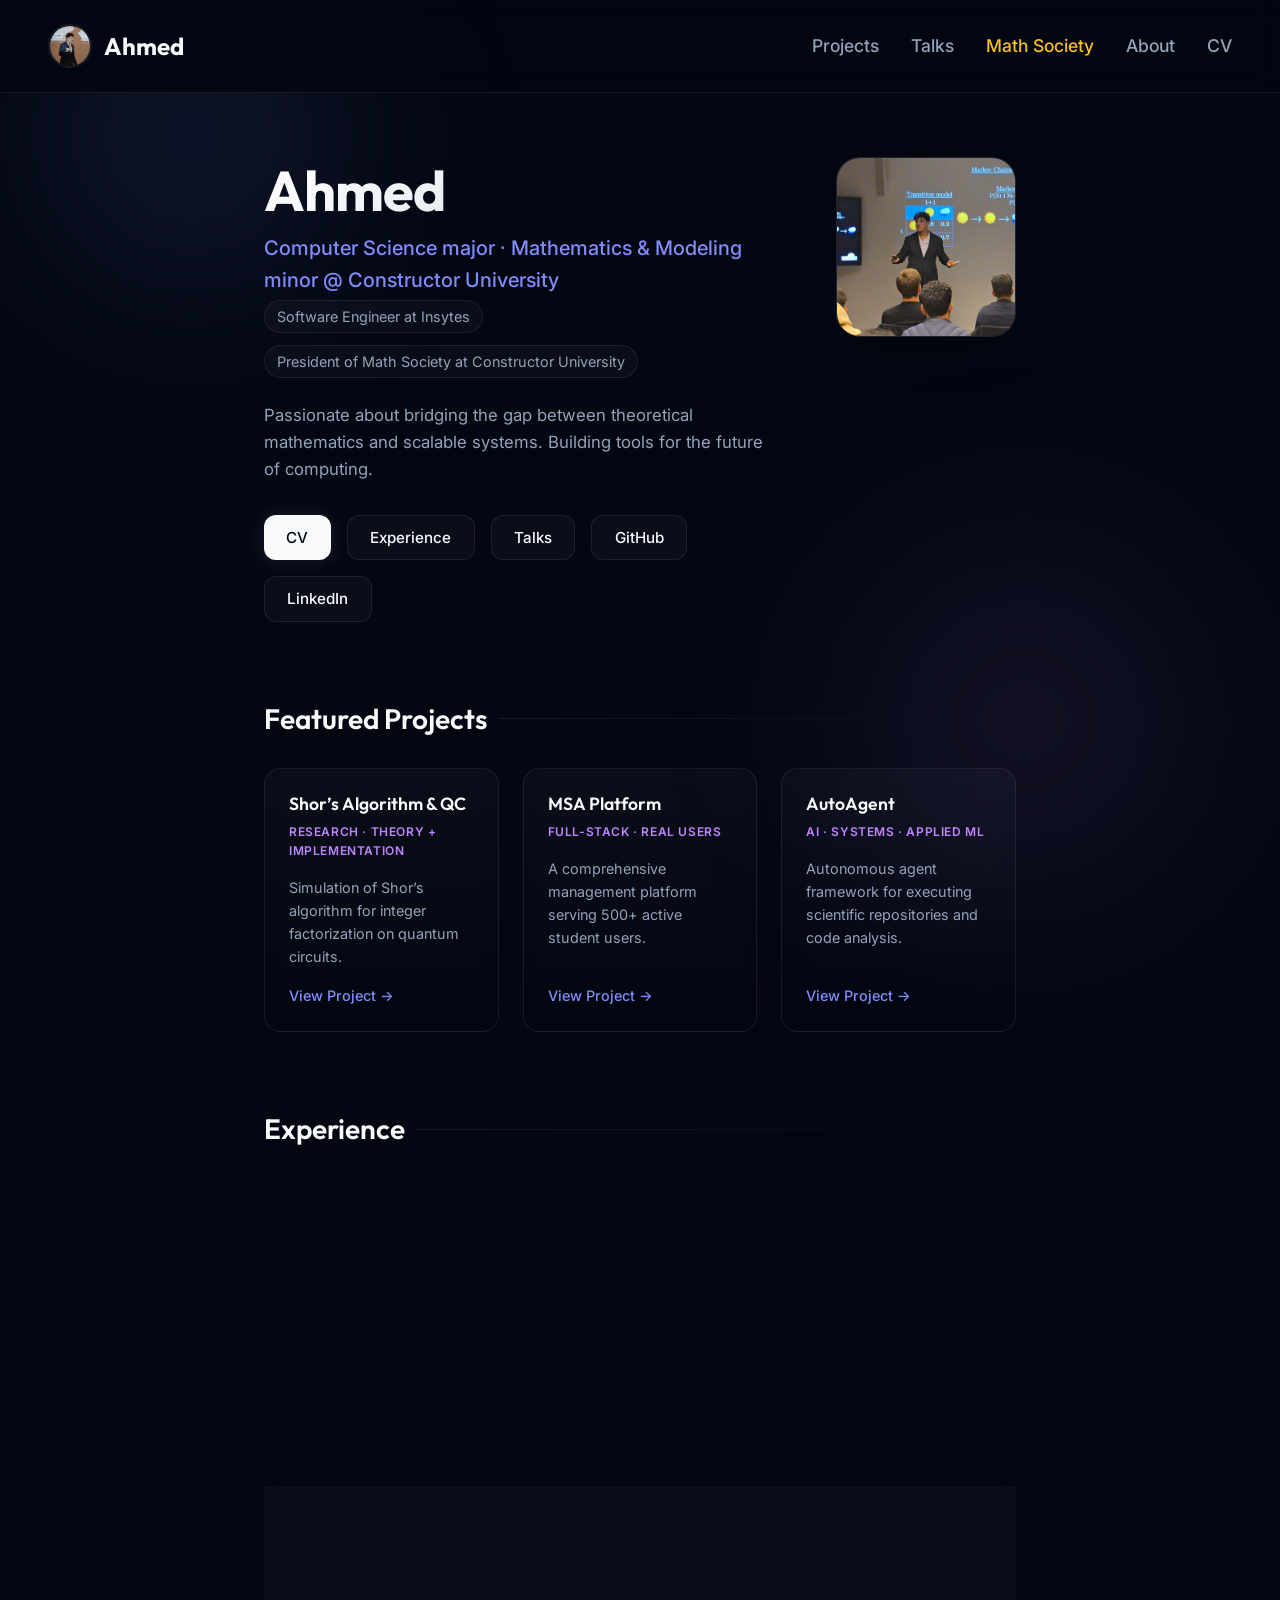
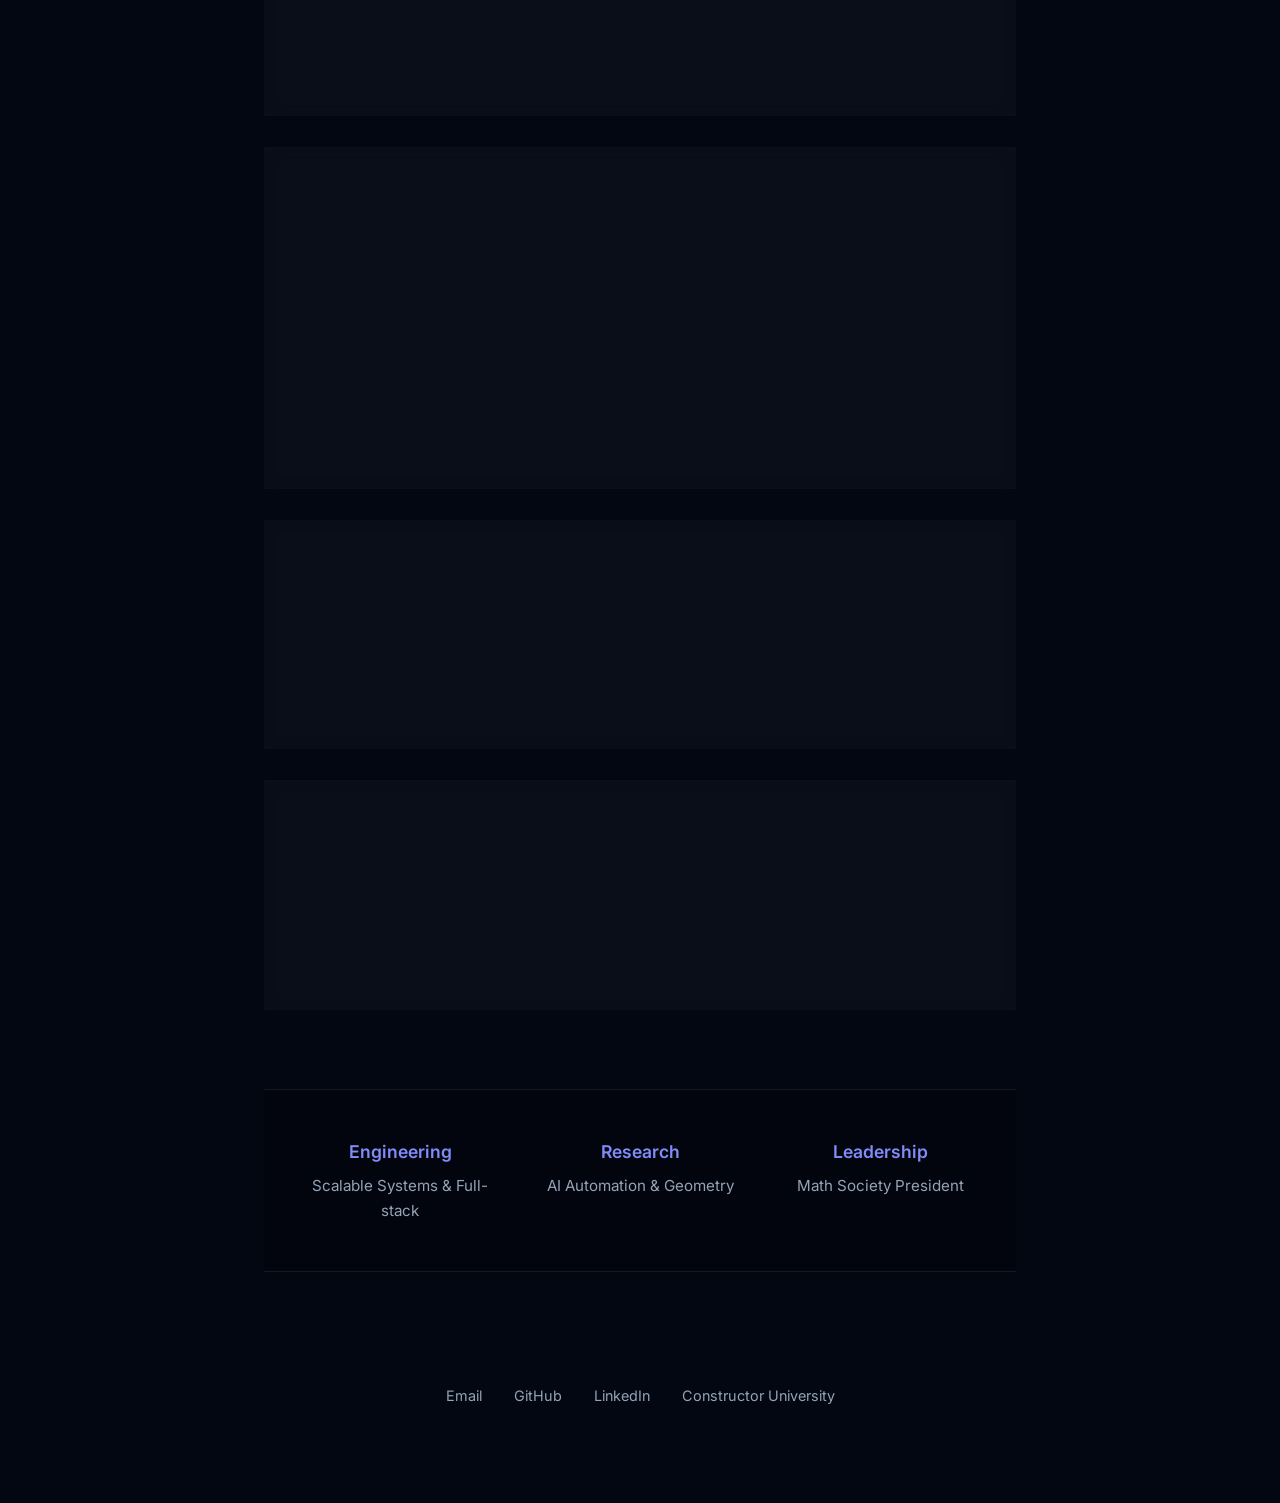
==== index.html @ 44619638 "changing prysm to insytes" ====
<!DOCTYPE html>
<html lang="en">

<head>
  <meta charset="UTF-8" />
  <meta name="viewport" content="width=device-width, initial-scale=1.0" />
  <title>Ahmed | CS & Math</title>
  <link rel="stylesheet" href="assets/style.css" />
  <meta name="description"
    content="Portfolio of Ahmed, Computer Science major & Math minor. Specializing in Quantum Computing, ML, and Systems.">
</head>

<body>
  <nav class="glass-nav">
    <a href="index.html" class="nav-logo">
      <img src="assets/hero.jpg" alt="Ahmed" class="nav-logo-img">
      Ahmed
    </a>
    <div class="nav-links">
      <a href="projects.html">Projects</a>
      <a href="talks.html">Talks</a>
      <a href="mathsoc.html" class="nav-link-gold">Math Society</a>
      <a href="about.html">About</a>
      <a href="cv.html">CV</a>
    </div>
  </nav>

  <main>
    <!-- 1. Hero Section -->
    <section class="hero">
      <div class="hero-content">
        <h1>Ahmed</h1>
        <p class="identity">Computer Science major · Mathematics & Modeling minor @ Constructor University</p>

        <div class="roles">
          <span class="role-tag">Software Engineer at Insytes</span>
          <span class="role-tag">President of Math Society at Constructor University</span>
        </div>

        <p class="bio">
          Passionate about bridging the gap between theoretical mathematics and scalable systems.
          Building tools for the future of computing.
        </p>

        <div class="cta-group">
          <a href="assets/Maghri_Ahmed_CV.pdf" target="_blank" class="btn btn-primary">CV</a>
          <a href="#experience" class="btn btn-secondary">Experience</a>
          <a href="talks.html" class="btn btn-secondary">Talks</a>
          <a href="https://github.com/iramxx" target="_blank" class="btn btn-secondary">GitHub</a>
          <a href="https://www.linkedin.com/in/ahmed-maghri/" target="_blank" class="btn btn-secondary">LinkedIn</a>
        </div>
      </div>

      <div class="hero-photo">
        <img src="assets/profile.jpg" alt="Ahmed Profile Photo" id="profile-img">
      </div>
    </section>

    <!-- 2. Featured Projects -->
    <section id="projects">
      <h2>Featured Projects</h2>
      <div class="projects-grid">
        <!-- Card 1 -->
        <article class="project-card">
          <h3 class="project-title">Shor’s Algorithm & QC</h3>
          <div class="project-meta">Research · Theory + Implementation</div>
          <p class="project-desc">
            Simulation of Shor’s algorithm for integer factorization on quantum circuits.
          </p>
          <a href="projects/shors-algo.html" class="card-link">View Project →</a>
        </article>

        <!-- Card 2 -->
        <article class="project-card">
          <h3 class="project-title">MSA Platform</h3>
          <div class="project-meta">Full-stack · Real Users</div>
          <p class="project-desc">
            A comprehensive management platform serving 500+ active student users.
          </p>
          <a href="projects/msa-platform.html" class="card-link">View Project →</a>
        </article>

        <!-- Card 3 -->
        <article class="project-card">
          <h3 class="project-title">AutoAgent</h3>
          <div class="project-meta">AI · Systems · Applied ML</div>
          <p class="project-desc">
            Autonomous agent framework for executing scientific repositories and code analysis.
          </p>
          <a href="projects/auto-agent.html" class="card-link">View Project →</a>
        </article>
      </div>
    </section>

    <!-- 3. Experience -->
    <section id="experience">
      <h2>Experience</h2>
      <div class="experience-list">

        <!-- York University (Incoming) -->
        <article class="experience-card experience-card-gold">
          <div class="exp-header">
            <h3>Incoming Research Intern</h3>
            <span class="exp-company">York University (DAAD & Mitacs)</span>
            <span class="exp-date">Summer 2026</span>
          </div>
          <div class="exp-meta">Toronto, Canada | Research Scholarship</div>
          <ul class="exp-details">
            <li>Selected for the prestigious <strong>DAAD & Mitacs Globalink Research Award</strong>.</li>
            <li>Will conduct research on <strong>Machine Learning for Next-Gen Networks</strong> under <strong>Prof.
                Ping Wang</strong> (IEEE Fellow).</li>
            <li>Focusing on implementing ML algorithms for resource allocation in future computer networks.</li>
          </ul>
        </article>

        <!-- Insytes -->
        <article class="experience-card">
          <div class="exp-header">
            <h3>Software Engineer</h3>
            <span class="exp-company">Insytes</span>
            <span class="exp-date">Present</span>
          </div>
          <div class="exp-meta">Causal ML & Backend Engineering</div>
          <ul class="exp-details">
            <li>Specializing in <strong>Causal Machine Learning</strong> and ontology design.</li>
            <li>Developing scalable backend architectures and causal discovery pipelines.</li>
            <li>Managing cloud infrastructure for high-performance ML workloads.</li>
          </ul>
        </article>

        <!-- Constructor University -->
        <article class="experience-card">
          <div class="exp-header">
            <h3>Teaching Assistant: C/C++ & Math Foundations of CS</h3>
            <span class="exp-company">Constructor University</span>
            <span class="exp-date">Sept 2025 – January 2026</span>
          </div>
          <div class="exp-meta">Bremen, Germany | Algorithms & Mathematics</div>
          <ul class="exp-details">
            <li>Supported lectures and tutorials for <strong>over 350 students</strong> in the theoretical and practical
              foundations of Computer Science.</li>
            <li>Strengthened students' understanding of <strong>Algorithms and Programming</strong> (C/C++ memory
              management, pointers, data structures).</li>
            <li>Guided evaluations and taught key mathematical concepts including <strong>Graph Theory</strong> and
              <strong>Abstract Algebra</strong>.
            </li>
          </ul>
        </article>

        <!-- Constructor Tech -->
        <article class="experience-card">
          <div class="exp-header">
            <h3>Research Student Intern</h3>
            <span class="exp-company">Constructor Tech</span>
            <span class="exp-date">Jul 2025 – Sept 2025</span>
          </div>
          <div class="exp-meta">Bremen, Germany | AI for Geometry Reasoning</div>
          <ul class="exp-details">
            <li>Collaborated with AI/Math research teams on <strong>Theorem-Proving Automation</strong>.</li>
            <li>Contributed to proof-automation pipelines using Wu's Method and Alpha Geometry.</li>
            <li>Investigated symbolic reasoning and computability of high-school geometry problems.</li>
          </ul>
        </article>

        <!-- GBCS Group -->
        <article class="experience-card">
          <div class="exp-header">
            <h3>Lead Fleet Systems Developer</h3>
            <span class="exp-company">GBCS Group</span>
            <span class="exp-date">Jun 2025 – Aug 2025</span>
          </div>
          <div class="exp-meta">Calgary, Canada | Leadership & Full-stack</div>
          <ul class="exp-details">
            <li>Led a cross-functional team of 10 engineers building scalable fleet-management systems.</li>
            <li>Developed robust Django REST APIs and coordinated integration with UI/UX and DevOps.</li>
            <li>Improved delivery time by <strong>20%</strong> by implementing SCRUM and agile sprints.</li>
          </ul>
        </article>



      </div>
    </section>



    <!-- 4. Quick Credibility -->
    <section class="credibility">
      <div class="cred-item">
        <strong>Engineering</strong> Scalable Systems & Full-stack
      </div>
      <div class="cred-item">
        <strong>Research</strong> AI Automation & Geometry
      </div>
      <div class="cred-item">
        <strong>Leadership</strong> Math Society President
      </div>
    </section>

    <!-- 5. Footer -->
    <footer>
      <a href="amaghri@constructor.university">Email</a>
      <a href="https://github.com/iramxx" target="_blank">GitHub</a>
      <a href="https://www.linkedin.com/in/ahmed-maghri/" target="_blank">LinkedIn</a>
      <span>Constructor University</span>
    </footer>
  </main>
</body>

</html>
---- assets/style.css ----
@import url('https://fonts.googleapis.com/css2?family=Inter:wght@300;400;500;600;700&display=swap');
@import url('https://fonts.googleapis.com/css2?family=Outfit:wght@300;400;500;600;700&display=swap');

:root {
  /* Premium Dark Palette */
  --bg-color: #030712;
  --surface-color: rgba(17, 24, 39, 0.7);
  --text-primary: #f8fafc;
  --text-secondary: #94a3b8;
  --accent-primary: #818cf8;
  /* Indigo 400 */
  --accent-secondary: #c084fc;
  /* Purple 400 */
  --accent-tertiary: #38bdf8;
  /* Sky 400 */
  --glass-border: rgba(255, 255, 255, 0.08);
  --glass-bg: rgba(255, 255, 255, 0.03);

  /* Spacing */
  --container-width: 800px;
  --header-height: 4rem;

  /* Animation */
  --transition-fast: 0.2s ease;
  --transition-medium: 0.3s cubic-bezier(0.4, 0, 0.2, 1);
}

html {
  scroll-behavior: smooth;
}

* {
  box-sizing: border-box;
  margin: 0;
  padding: 0;
}

body {
  font-family: 'Inter', system-ui, sans-serif;
  background-color: var(--bg-color);
  color: var(--text-primary);
  line-height: 1.6;
  overflow-x: hidden;
  position: relative;
}

/* Background Gradients */
body::before {
  content: '';
  position: fixed;
  top: -10%;
  left: -10%;
  width: 50%;
  height: 50%;
  background: radial-gradient(circle, rgba(129, 140, 248, 0.15) 0%, transparent 60%);
  filter: blur(80px);
  /* Soft glow */
  z-index: -1;
  pointer-events: none;
}

body::after {
  content: '';
  position: fixed;
  bottom: -10%;
  right: -10%;
  width: 60%;
  height: 60%;
  background: radial-gradient(circle, rgba(192, 132, 252, 0.1) 0%, transparent 60%);
  filter: blur(80px);
  z-index: -1;
  pointer-events: none;
}

main {
  width: 100%;
  max-width: var(--container-width);
  margin: 0 auto;
  padding: 4rem 1.5rem;
}

/* Typography */
h1,
h2,
h3,
h4 {
  font-family: 'Outfit', sans-serif;
  color: var(--text-primary);
  line-height: 1.2;
}

h1 {
  font-size: 3.5rem;
  font-weight: 700;
  letter-spacing: -0.02em;
  background: linear-gradient(135deg, #fff 0%, #cbd5e1 100%);
  background-clip: text;
  -webkit-background-clip: text;
  -webkit-text-fill-color: transparent;
  margin-bottom: 0.5rem;
}

h2 {
  font-size: 1.75rem;
  font-weight: 600;
  margin-bottom: 2rem;
  display: flex;
  align-items: center;
  gap: 0.75rem;
}

h2::after {
  content: '';
  flex: 1;
  height: 1px;
  background: linear-gradient(90deg, var(--glass-border), transparent);
}

p {
  color: var(--text-secondary);
  font-size: 1.05rem;
  margin-bottom: 1.5rem;
}

a {
  color: var(--text-primary);
  text-decoration: none;
  transition: var(--transition-fast);
}

/* Hero Section */
.hero {
  display: grid;
  grid-template-columns: 1fr auto;
  gap: 3rem;
  align-items: start;
  margin-bottom: 5rem;
  animation: fadeIn 0.8s ease-out;
}

.hero-content {
  display: flex;
  flex-direction: column;
}

.identity {
  font-size: 1.25rem;
  color: var(--accent-primary);
  font-weight: 500;
  margin-bottom: 0.25rem;
}

.roles {
  display: flex;
  flex-wrap: wrap;
  gap: 0.75rem;
  margin-bottom: 1.5rem;
  font-size: 0.9rem;
  color: var(--text-secondary);
}

.role-tag {
  display: inline-flex;
  align-items: center;
  padding: 0.25rem 0.75rem;
  background: var(--glass-bg);
  border: 1px solid var(--glass-border);
  border-radius: 999px;
  backdrop-filter: blur(4px);
}

.bio {
  margin-bottom: 2rem;
  max-width: 500px;
}

.hero-photo {
  width: 180px;
  height: 180px;
  border-radius: 24px;
  /* Soft square */
  background: linear-gradient(135deg, var(--surface-color), var(--glass-bg));
  border: 1px solid var(--glass-border);
  overflow: hidden;
  position: relative;
  box-shadow: 0 20px 40px -10px rgba(0, 0, 0, 0.3);
}

.hero-photo img {
  width: 100%;
  height: 100%;
  object-fit: cover;
}

.cta-group {
  display: flex;
  gap: 1rem;
  flex-wrap: wrap;
}

.btn {
  display: inline-flex;
  align-items: center;
  justify-content: center;
  padding: 0.6rem 1.4rem;
  border-radius: 12px;
  font-weight: 500;
  font-size: 0.95rem;
  transition: var(--transition-medium);
  cursor: pointer;
}

.btn-primary {
  background: var(--text-primary);
  color: var(--bg-color);
  box-shadow: 0 0 20px rgba(255, 255, 255, 0.1);
}

.btn-primary:hover {
  transform: translateY(-2px);
  box-shadow: 0 0 30px rgba(255, 255, 255, 0.2);
}

.btn-secondary {
  background: var(--glass-bg);
  border: 1px solid var(--glass-border);
  color: var(--text-primary);
}

.btn-secondary:hover {
  background: rgba(255, 255, 255, 0.08);
  /* slight brighten */
  border-color: rgba(255, 255, 255, 0.2);
  transform: translateY(-2px);
}

/* Featured Projects */
.projects-grid {
  display: grid;
  grid-template-columns: repeat(3, 1fr);
  gap: 1.5rem;
  margin-bottom: 5rem;
}

.project-card {
  background: linear-gradient(180deg, var(--glass-bg) 0%, rgba(0, 0, 0, 0) 100%);
  border: 1px solid var(--glass-border);
  border-radius: 16px;
  padding: 1.5rem;
  transition: var(--transition-medium);
  display: flex;
  flex-direction: column;
  height: 100%;
  backdrop-filter: blur(10px);
}

.project-card:hover {
  border-color: var(--accent-primary);
  transform: translateY(-5px);
  box-shadow: 0 10px 30px -10px rgba(129, 140, 248, 0.15);
}

.project-title {
  font-size: 1.1rem;
  font-weight: 600;
  margin-bottom: 0.5rem;
  color: var(--text-primary);
}

.project-desc {
  font-size: 0.9rem;
  color: var(--text-secondary);
  flex-grow: 1;
  margin-bottom: 1rem;
}

.project-meta {
  font-size: 0.75rem;
  text-transform: uppercase;
  letter-spacing: 0.05em;
  color: var(--accent-secondary);
  font-weight: 600;
  margin-bottom: 1rem;
}

.card-link {
  font-size: 0.9rem;
  font-weight: 500;
  color: var(--accent-primary);
  display: inline-flex;
  align-items: center;
  gap: 0.25rem;
}

.card-link:hover {
  text-decoration: underline;
  text-underline-offset: 4px;
}

/* Talks & Teaching */
.talks-list {
  display: flex;
  flex-direction: column;
  gap: 1rem;
  margin-bottom: 5rem;
}

.talk-item {
  display: flex;
  justify-content: space-between;
  align-items: center;
  padding: 1rem 1.5rem;
  background: rgba(255, 255, 255, 0.015);
  border: 1px solid var(--glass-border);
  border-radius: 12px;
  transition: var(--transition-fast);
}

.talk-item:hover {
  background: rgba(255, 255, 255, 0.03);
  border-color: var(--text-secondary);
}

.talk-content div:first-child {
  font-weight: 600;
  color: var(--text-primary);
}

.talk-content div:last-child {
  font-size: 0.85rem;
  color: var(--text-secondary);
  margin-top: 0.25rem;
}

.talk-link {
  color: var(--accent-tertiary);
  font-size: 0.9rem;
}

/* Quick Credibility */
.credibility {
  display: grid;
  grid-template-columns: repeat(3, 1fr);
  gap: 2rem;
  padding: 3rem 2rem;
  border-top: 1px solid var(--glass-border);
  border-bottom: 1px solid var(--glass-border);
  margin-bottom: 5rem;
  background: rgba(0, 0, 0, 0.2);
}

.cred-item {
  font-size: 0.95rem;
  color: var(--text-secondary);
  display: flex;
  flex-direction: column;
  align-items: center;
  text-align: center;
  gap: 0.25rem;
}

.cred-item strong {
  color: var(--text-primary);
  font-weight: 600;
  display: block;
  font-size: 1.1rem;
  color: var(--accent-primary);
  margin-bottom: 0.25rem;
}

/* Footer */
footer {
  display: flex;
  justify-content: center;
  gap: 2rem;
  padding: 2rem 0;
  color: var(--text-secondary);
  font-size: 0.9rem;
}

footer a {
  color: var(--text-secondary);
  transition: color 0.2s;
}

footer a:hover {
  color: var(--text-primary);
}

/* Responsive */
@media (max-width: 768px) {
  .hero {
    grid-template-columns: 1fr;
    text-align: center;
    justify-items: center;
  }

  .hero-content {
    align-items: center;
  }

  .projects-grid {
    grid-template-columns: 1fr;
  }
}

@keyframes fadeIn {
  from {
    opacity: 0;
    transform: translateY(10px);
  }

  to {
    opacity: 1;
    transform: translateY(0);
  }
}

/* Subpage Navigation */
.glass-nav {
  position: sticky;
  top: 0;
  z-index: 100;
  display: flex;
  align-items: center;
  justify-content: space-between;
  padding: 1.5rem 3rem;
  /* Increased padding */
  background: rgba(3, 7, 18, 0.85);
  /* Slightly more opaque for better contrast */
  backdrop-filter: blur(12px);
  border-bottom: 1px solid var(--glass-border);
  transition: padding 0.3s ease;
}

.nav-logo {
  font-family: 'Outfit', sans-serif;
  font-weight: 700;
  font-size: 1.5rem;
  /* Larger logo */
  color: var(--text-primary);
  display: flex;
  align-items: center;
  gap: 0.75rem;
}

.nav-logo-img {
  width: 44px;
  height: 44px;
  border-radius: 50%;
  object-fit: cover;
  border: 2px solid var(--glass-border);
  transition: transform 0.3s ease, border-color 0.3s ease;
}

.nav-logo:hover .nav-logo-img {
  transform: scale(1.05);
  border-color: var(--accent-primary);
}

.nav-links {
  display: flex;
  gap: 2rem;
  /* More space between links */
}

.nav-links a {
  font-size: 1.1rem;
  /* Larger links */
  color: var(--text-secondary);
  font-weight: 500;
}

.nav-links a:hover,
.nav-links a.active {
  color: var(--accent-primary);
}

/* Page Headers */
.page-header {
  margin-bottom: 4rem;
  text-align: left;
  border-bottom: 1px solid var(--glass-border);
  padding-bottom: 2rem;
}

.page-header h1 {
  font-size: 2.5rem;
  margin-bottom: 0.5rem;
}

/* Project Details (on /projects) */
.projects-list {
  display: flex;
  flex-direction: column;
  gap: 4rem;
  margin-bottom: 5rem;
}

.project-detail {
  padding: 2rem;
  border-radius: 20px;
  background: var(--glass-bg);
  border: 1px solid var(--glass-border);
  backdrop-filter: blur(10px);
}

.project-header {
  display: flex;
  flex-wrap: wrap;
  align-items: center;
  gap: 1rem;
  margin-bottom: 1rem;
}

.project-header h3 {
  font-size: 1.5rem;
  color: var(--text-primary);
  margin: 0;
}

.project-badge {
  font-size: 0.75rem;
  padding: 0.2rem 0.6rem;
  border-radius: 4px;
  background: rgba(129, 140, 248, 0.1);
  color: var(--accent-primary);
  border: 1px solid rgba(129, 140, 248, 0.2);
  text-transform: uppercase;
  letter-spacing: 0.05em;
  font-weight: 600;
}

.project-summary {
  font-size: 1.1rem;
  color: var(--text-primary);
  margin-bottom: 1.5rem;
  line-height: 1.7;
}

.project-specs {
  display: grid;
  gap: 0.75rem;
  font-size: 0.95rem;
  color: var(--text-secondary);
  margin-bottom: 2rem;
  padding: 1.5rem;
  background: rgba(0, 0, 0, 0.2);
  border-radius: 12px;
}

.project-specs strong {
  color: var(--text-primary);
}

.project-links {
  display: flex;
  gap: 1rem;
}

.btn-sm {
  font-size: 0.85rem;
  padding: 0.5rem 1rem;
  border-radius: 8px;
  background: var(--surface-color);
  border: 1px solid var(--glass-border);
  color: var(--text-primary);
  font-weight: 500;
}

.btn-sm:hover {
  background: var(--glass-border);
  border-color: var(--text-secondary);
}

/* Additional Projects Grid */
.compact-grid {
  display: grid;
  grid-template-columns: repeat(auto-fill, minmax(240px, 1fr));
  gap: 1.5rem;
  margin-top: 2rem;
}

.compact-card {
  padding: 1.5rem;
  background: rgba(255, 255, 255, 0.02);
  border: 1px solid var(--glass-border);
  border-radius: 12px;
  transition: var(--transition-fast);
}

.compact-card:hover {
  background: rgba(255, 255, 255, 0.04);
  transform: translateY(-2px);
}

.compact-card h4 {
  color: var(--text-primary);
  margin-bottom: 0.5rem;
  font-size: 1.1rem;
}

.compact-card p {
  font-size: 0.9rem;
  margin-bottom: 0;
}

/* Detailed Talks */
.talks-container {
  display: flex;
  flex-direction: column;
  gap: 2rem;
}

.talk-card-full {
  padding: 2rem;
  border-bottom: 1px solid var(--glass-border);
}

.talk-card-full:last-child {
  border-bottom: none;
}

.talk-meta {
  display: flex;
  gap: 1rem;
  font-size: 0.85rem;
  text-transform: uppercase;
  letter-spacing: 0.05em;
  color: var(--accent-secondary);
  margin-bottom: 0.5rem;
  font-weight: 600;
}

.talk-topic {
  display: inline-block;
  font-size: 0.9rem;
  color: var(--accent-tertiary);
  margin-bottom: 1rem;
}

.talk-desc {
  max-width: 650px;
}

.talk-links {
  margin-top: 1.5rem;
  display: flex;
  gap: 0.75rem;
}

/* About / Honors */
.about-content section {
  margin-bottom: 3rem;
}

.honors-list {
  list-style: none;
  display: flex;
  flex-direction: column;
  gap: 1rem;
}

.honors-list li {
  padding-left: 1.5rem;
  position: relative;
  color: var(--text-secondary);
}

.honors-list li::before {
  content: '▹';
  position: absolute;
  left: 0;
  color: var(--accent-primary);
}

.honors-list strong {
  color: var(--text-primary);
  margin-right: 0.5rem;
}

/* Project Detail Layout (Subfiles) */
.project-content-layout {
  display: grid;
  grid-template-columns: 2fr 1fr;
  gap: 4rem;
  margin-top: 2rem;
}

.project-meta-top {
  font-size: 0.9rem;
  text-transform: uppercase;
  color: var(--accent-primary);
  letter-spacing: 0.05em;
  font-weight: 600;
  margin-bottom: 0.5rem;
}

.project-subtitle {
  font-size: 1.5rem;
  color: var(--text-secondary);
  font-weight: 300;
  margin-top: 0.5rem;
}

.project-main-text section {
  margin-bottom: 3rem;
}

.project-main-text h2 {
  font-size: 1.5rem;
  color: var(--text-primary);
  margin-bottom: 1rem;
}

.tech-list {
  list-style: none;
}

.tech-list li {
  margin-bottom: 0.75rem;
  padding-left: 1rem;
  border-left: 2px solid var(--accent-primary);
}

.tech-list strong {
  color: var(--text-primary);
}

/* Sidebar */
.project-sidebar {
  display: flex;
  flex-direction: column;
  gap: 2rem;
}

.sidebar-block {
  background: var(--glass-bg);
  border: 1px solid var(--glass-border);
  padding: 1.5rem;
  border-radius: 12px;
}

.sidebar-block h3 {
  font-size: 0.85rem;
  text-transform: uppercase;
  color: var(--text-secondary);
  margin-bottom: 0.5rem;
  letter-spacing: 0.05em;
}

.sidebar-block p {
  color: var(--text-primary);
  font-weight: 500;
  margin: 0;
  font-size: 1rem;
}

.stack-tags {
  display: flex;
  flex-wrap: wrap;
  gap: 0.5rem;
}

.stack-tags span {
  font-size: 0.8rem;
  padding: 0.25rem 0.6rem;
  background: rgba(255, 255, 255, 0.05);
  border-radius: 4px;
  color: var(--text-secondary);
}

.full-width {
  width: 100%;
  text-align: center;
}

@media (max-width: 768px) {
  .project-content-layout {
    grid-template-columns: 1fr;
  }
}

/* Project Themes */
.project-theme-green {
  --accent-primary: #10b981;
  /* Emerald 500 */
}

.project-theme-yellow {
  --accent-primary: #f59e0b;
  /* Amber 500 */
}

.project-theme-red {
  --accent-primary: #ef4444;
  /* Red 500 */
}

/* Experience Section */
.experience-list {
  display: flex;
  flex-direction: column;
  gap: 2rem;
  margin-bottom: 5rem;
}

.experience-card {
  padding: 2rem;
  border-radius: 16px;
  background: var(--glass-bg);
  border: 1px solid var(--glass-border);
  backdrop-filter: blur(8px);
  transition: var(--transition-medium);
  position: relative;
  overflow: hidden;
}

.experience-card:hover {
  background: rgba(255, 255, 255, 0.05);
  border-color: var(--glass-border);
  transform: translateY(-2px);
}

.experience-card::before {
  content: '';
  position: absolute;
  top: 0;
  left: 0;
  width: 4px;
  height: 100%;
  background: var(--accent-primary);
  opacity: 0.5;
}

.exp-header {
  display: flex;
  justify-content: space-between;
  align-items: baseline;
  margin-bottom: 0.5rem;
  flex-wrap: wrap;
  gap: 1rem;
}

.exp-header h3 {
  font-size: 1.25rem;
  color: var(--text-primary);
  margin: 0;
}

.exp-company {
  color: var(--accent-secondary);
  font-weight: 600;
  font-size: 1rem;
}

.exp-date {
  color: var(--text-secondary);
  font-size: 0.9rem;
  margin-left: auto;
}

.exp-meta {
  font-size: 0.9rem;
  color: var(--text-secondary);
  font-family: 'Inter', monospace;
  margin-bottom: 1rem;
  opacity: 0.8;
}

.exp-details {
  list-style-type: none;
  padding: 0;
  display: flex;
  flex-direction: column;
  gap: 0.5rem;
}

.exp-details li {
  padding-left: 1.2rem;
  position: relative;
  color: var(--text-secondary);
  font-size: 0.95rem;
  line-height: 1.6;
}

.exp-details li::before {
  content: "•";
  color: var(--accent-primary);
  position: absolute;
  left: 0;
  font-weight: bold;
}

/* Golden Experience Card */
.experience-card-gold {
  border-color: rgba(245, 158, 11, 0.5);
  /* Amber with opacity */
  background: linear-gradient(135deg, rgba(245, 158, 11, 0.08) 0%, rgba(3, 7, 18, 0.4) 100%);
  box-shadow: 0 0 20px rgba(245, 158, 11, 0.15);
  position: relative;
  overflow: hidden;
}

.experience-card-gold::before {
  background: #f59e0b;
  /* Amber 500 */
  box-shadow: 0 0 15px #f59e0b;
}

.experience-card-gold .exp-company,
.experience-card-gold .exp-date {
  color: #fbbf24;
  /* Amber 400 */
}

/* Shine Effect */
.experience-card-gold::after {
  content: "";
  position: absolute;
  top: 0;
  left: -100%;
  width: 50%;
  height: 100%;
  background: linear-gradient(to right,
      transparent 0%,
      rgba(255, 255, 255, 0.1) 50%,
      transparent 100%);
  transform: skewX(-25deg);
  animation: shine 3s infinite;
  pointer-events: none;
}

@keyframes shine {
  0% {
    left: -100%;
  }

  20% {
    left: 200%;
  }

  100% {
    left: 200%;
  }
}

/* Sub-navbar (Tabs) for Talks Page */
.sub-nav {
  display: flex;
  gap: 1rem;
  margin-bottom: 2rem;
  border-bottom: 1px solid var(--glass-border);
  padding-bottom: 1rem;
  overflow-x: auto;
}

.sub-nav-btn {
  background: transparent;
  border: none;
  color: var(--text-secondary);
  font-family: 'Outfit', sans-serif;
  font-size: 1.1rem;
  font-weight: 500;
  padding: 0.5rem 1rem;
  cursor: pointer;
  transition: all 0.2s ease;
  border-radius: 8px;
  white-space: nowrap;
}

.sub-nav-btn:hover {
  color: var(--text-primary);
  background: rgba(255, 255, 255, 0.05);
}

.sub-nav-btn.active {
  color: var(--text-primary);
  background: var(--glass-bg);
  border: 1px solid var(--glass-border);
  box-shadow: 0 4px 12px rgba(0, 0, 0, 0.1);
}

.tab-content {
  display: none;
  animation: fadeIn 0.4s ease-out;
}

.tab-content.active {
  display: block;
}

.video-container {
  width: 100%;
  aspect-ratio: 16 / 9;
  background: black;
  border-radius: 12px;
  overflow: hidden;
  border: 1px solid var(--glass-border);
  margin-bottom: 1.5rem;
  display: flex;
  align-items: center;
  justify-content: center;
  color: var(--text-secondary);
}

.video-container iframe {
  width: 100%;
  height: 100%;
  border: none;
}

/* Math Society Nav Link */
.nav-link-gold {
  color: #fbbf24 !important;
  /* Amber 400 */
  font-weight: 600;
  transition: all 0.3s ease;
}

.nav-link-gold:hover {
  color: #f59e0b !important;
  /* Amber 500 */
  text-shadow: 0 0 10px rgba(245, 158, 11, 0.4);
}
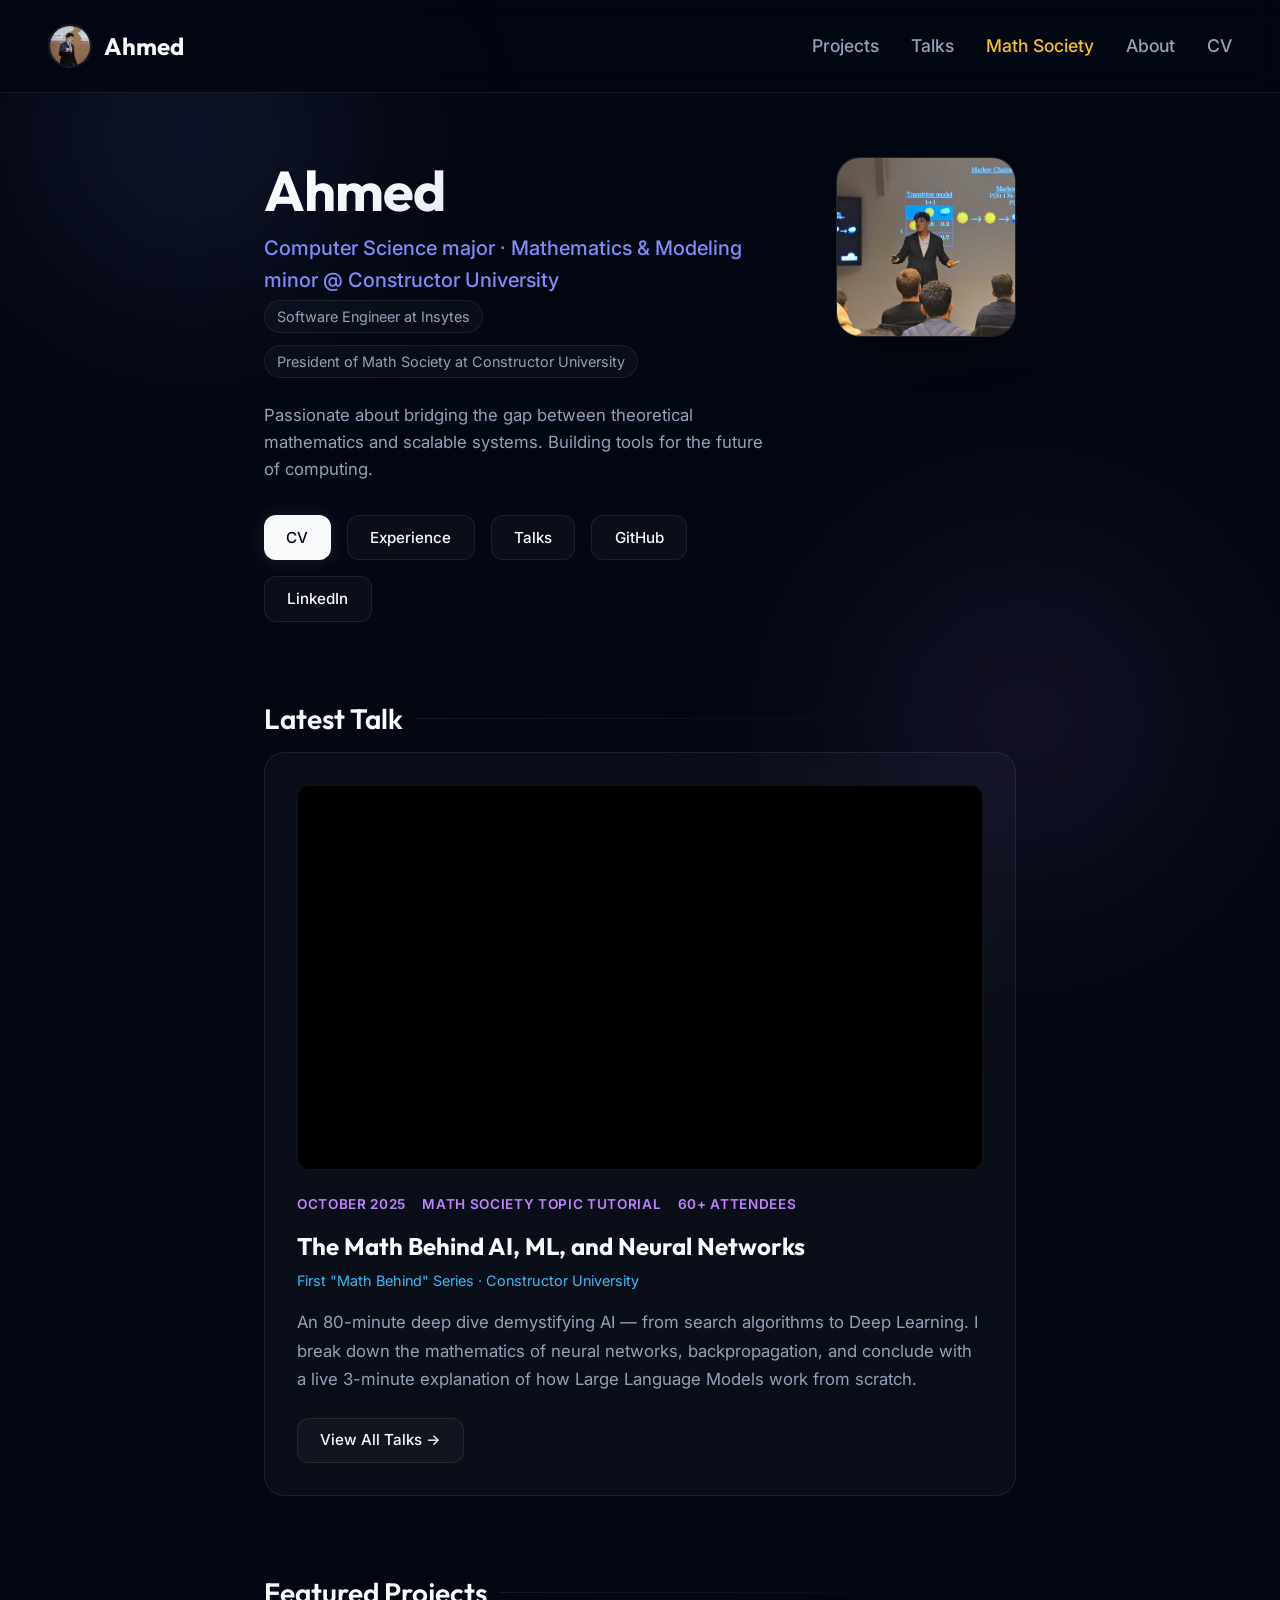
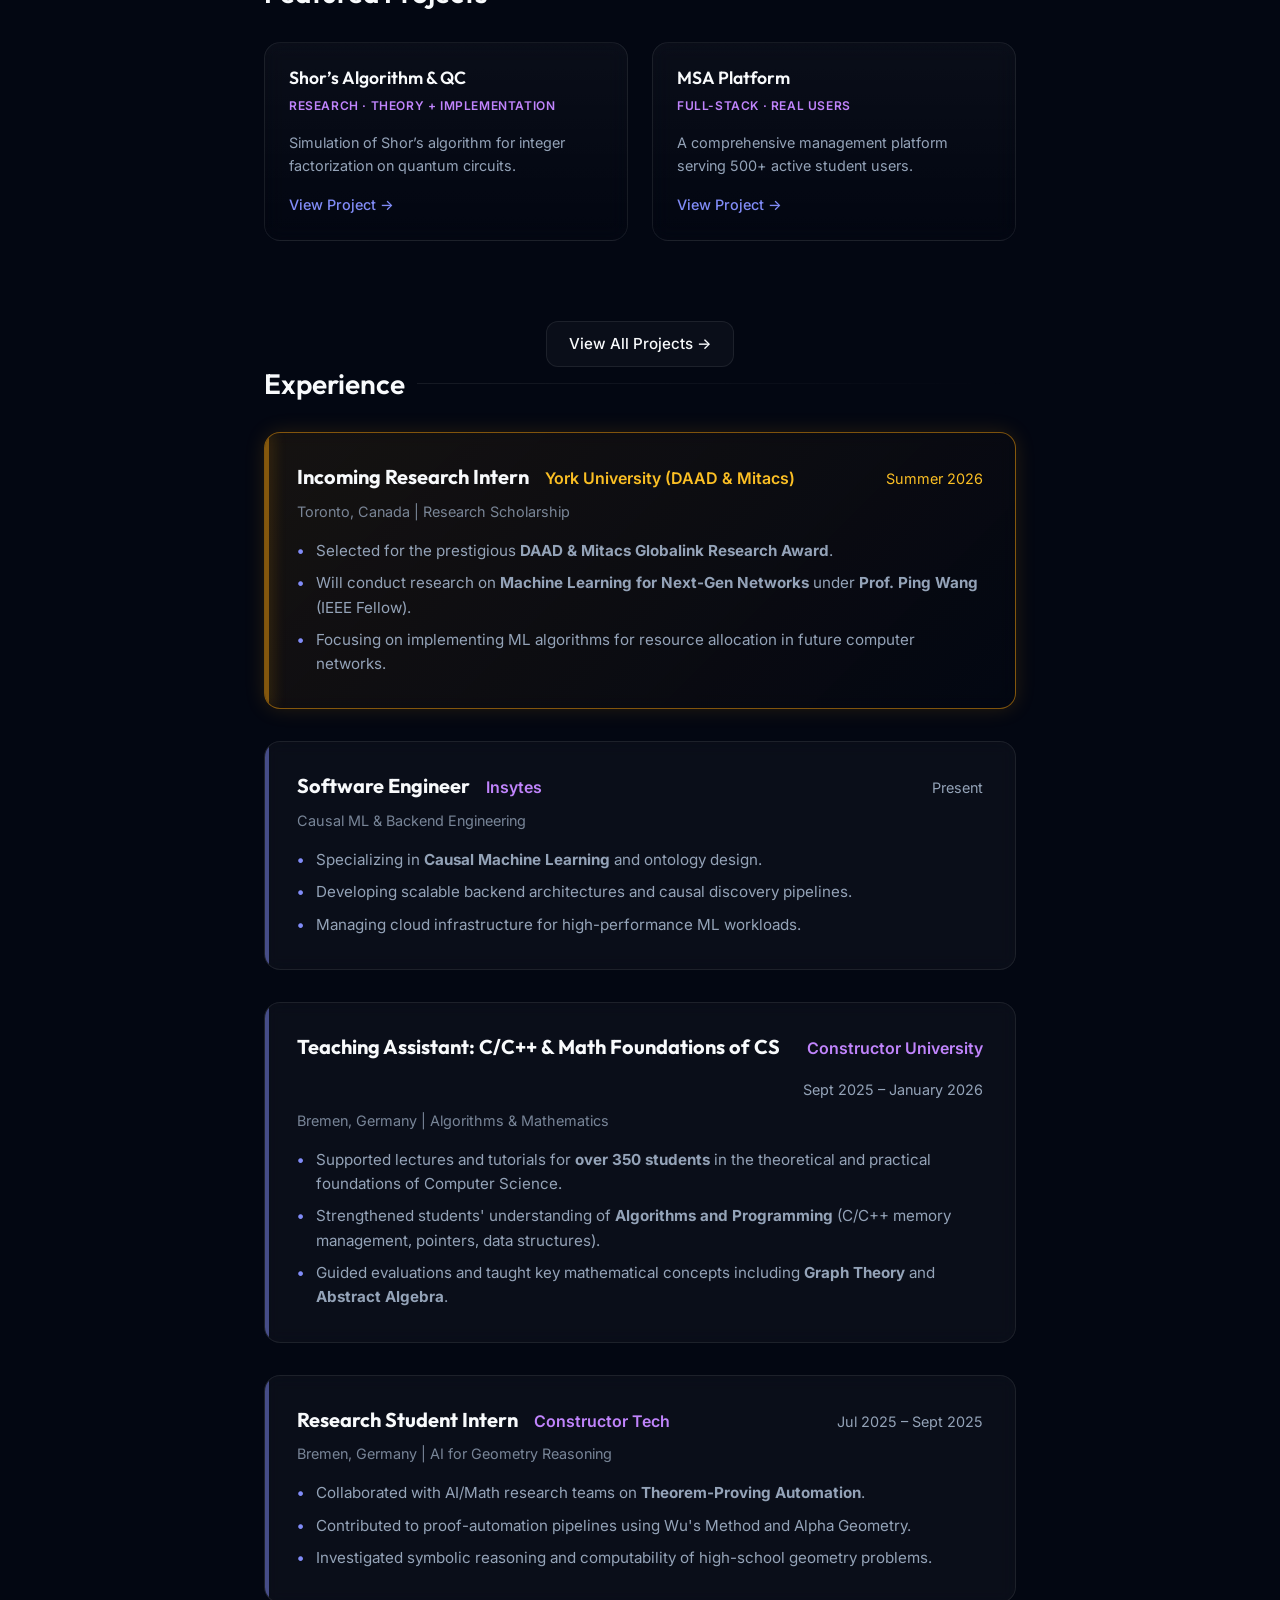
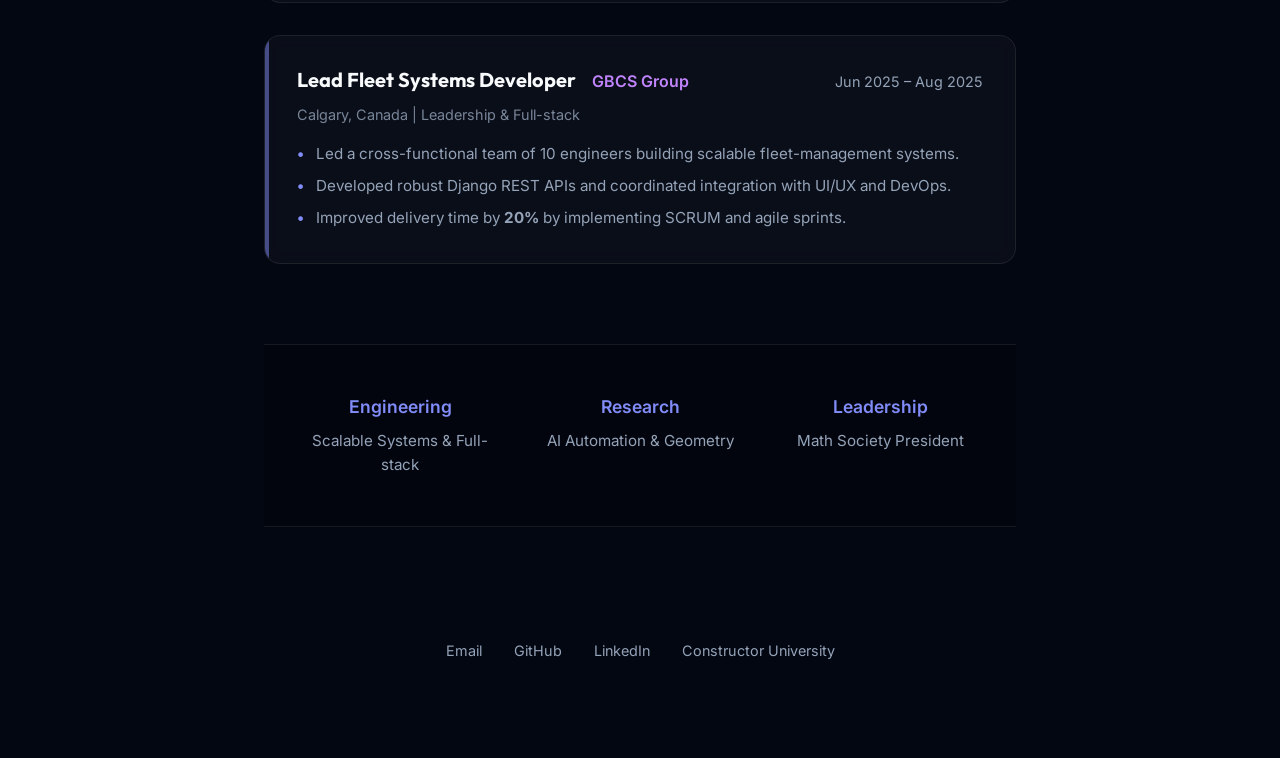
==== commit 633eefdf: "making talks in the hero page and handling phone UI" ====
--- a/index.html
+++ b/index.html
@@ -16,6 +16,14 @@
       <img src="assets/hero.jpg" alt="Ahmed" class="nav-logo-img">
       Ahmed
     </a>
+
+    <!-- Hamburger Menu Button (Mobile Only) -->
+    <button class="mobile-menu-toggle" aria-label="Toggle menu">
+      <span></span>
+      <span></span>
+      <span></span>
+    </button>
+
     <div class="nav-links">
       <a href="projects.html">Projects</a>
       <a href="talks.html">Talks</a>
@@ -25,6 +33,14 @@
     </div>
   </nav>
 
+  <script>
+    // Mobile menu toggle
+    document.querySelector('.mobile-menu-toggle').addEventListener('click', function () {
+      this.classList.toggle('active');
+      document.querySelector('.nav-links').classList.toggle('active');
+    });
+  </script>
+
   <main>
     <!-- 1. Hero Section -->
     <section class="hero">
@@ -56,10 +72,51 @@
       </div>
     </section>
 
-    <!-- 2. Featured Projects -->
+    <!-- 2. Featured Talk (EASY TO UPDATE) -->
+    <section id="featured-talk" style="margin-bottom: 5rem;">
+      <h2 style="margin-bottom: 1rem;">Latest Talk</h2>
+      <div
+        style="background: var(--glass-bg); border: 1px solid var(--glass-border); border-radius: 20px; padding: 2rem; backdrop-filter: blur(10px);">
+
+        <!-- Video Embed -->
+        <div class="video-container" style="margin-bottom: 1.5rem;">
+          <iframe width="560" height="315" src="https://www.youtube.com/embed/7bPgCvI6ark"
+            title="Math Behind AI, ML, and Neural Networks"
+            allow="accelerometer; autoplay; clipboard-write; encrypted-media; gyroscope; picture-in-picture; web-share"
+            allowfullscreen></iframe>
+        </div>
+
+        <!-- Talk Info -->
+        <div style="display: flex; gap: 1rem; margin-bottom: 1rem; flex-wrap: wrap;">
+          <span
+            style="font-size: 0.85rem; text-transform: uppercase; letter-spacing: 0.05em; color: var(--accent-secondary); font-weight: 600;">October
+            2025</span>
+          <span
+            style="font-size: 0.85rem; text-transform: uppercase; letter-spacing: 0.05em; color: var(--accent-secondary); font-weight: 600;">Math
+            Society Topic Tutorial</span>
+          <span
+            style="font-size: 0.85rem; text-transform: uppercase; letter-spacing: 0.05em; color: var(--accent-secondary); font-weight: 600;">60+
+            Attendees</span>
+        </div>
+
+        <h3 style="font-size: 1.5rem; margin-bottom: 0.5rem;">The Math Behind AI, ML, and Neural Networks</h3>
+        <p style="font-size: 0.9rem; color: var(--accent-tertiary); margin-bottom: 1rem;">First "Math Behind" Series ·
+          Constructor University</p>
+
+        <p style="color: var(--text-secondary); line-height: 1.7; margin-bottom: 1.5rem;">
+          An 80-minute deep dive demystifying AI — from search algorithms to Deep Learning.
+          I break down the mathematics of neural networks, backpropagation, and conclude with a live 3-minute
+          explanation of how Large Language Models work from scratch.
+        </p>
+
+        <a href="talks.html" class="btn btn-secondary">View All Talks →</a>
+      </div>
+    </section>
+
+    <!-- 3. Featured Projects -->
     <section id="projects">
       <h2>Featured Projects</h2>
-      <div class="projects-grid">
+      <div class="projects-grid" style="grid-template-columns: repeat(2, 1fr);">
         <!-- Card 1 -->
         <article class="project-card">
           <h3 class="project-title">Shor’s Algorithm & QC</h3>
@@ -79,20 +136,13 @@
           </p>
           <a href="projects/msa-platform.html" class="card-link">View Project →</a>
         </article>
-
-        <!-- Card 3 -->
-        <article class="project-card">
-          <h3 class="project-title">AutoAgent</h3>
-          <div class="project-meta">AI · Systems · Applied ML</div>
-          <p class="project-desc">
-            Autonomous agent framework for executing scientific repositories and code analysis.
-          </p>
-          <a href="projects/auto-agent.html" class="card-link">View Project →</a>
-        </article>
-      </div>
-    </section>
-
-    <!-- 3. Experience -->
+      </div>
+      <div style="text-align: center; margin-top: 2rem;">
+        <a href="projects.html" class="btn btn-secondary">View All Projects →</a>
+      </div>
+    </section>
+
+    <!-- 4. Experience -->
     <section id="experience">
       <h2>Experience</h2>
       <div class="experience-list">
--- a/assets/style.css
+++ b/assets/style.css
@@ -1,1025 +1,1221 @@
-@import url('https://fonts.googleapis.com/css2?family=Inter:wght@300;400;500;600;700&display=swap');
-@import url('https://fonts.googleapis.com/css2?family=Outfit:wght@300;400;500;600;700&display=swap');
-
-:root {
-  /* Premium Dark Palette */
-  --bg-color: #030712;
-  --surface-color: rgba(17, 24, 39, 0.7);
-  --text-primary: #f8fafc;
-  --text-secondary: #94a3b8;
-  --accent-primary: #818cf8;
-  /* Indigo 400 */
-  --accent-secondary: #c084fc;
-  /* Purple 400 */
-  --accent-tertiary: #38bdf8;
-  /* Sky 400 */
-  --glass-border: rgba(255, 255, 255, 0.08);
-  --glass-bg: rgba(255, 255, 255, 0.03);
-
-  /* Spacing */
-  --container-width: 800px;
-  --header-height: 4rem;
-
-  /* Animation */
-  --transition-fast: 0.2s ease;
-  --transition-medium: 0.3s cubic-bezier(0.4, 0, 0.2, 1);
-}
-
-html {
-  scroll-behavior: smooth;
-}
-
-* {
-  box-sizing: border-box;
-  margin: 0;
-  padding: 0;
-}
-
-body {
-  font-family: 'Inter', system-ui, sans-serif;
-  background-color: var(--bg-color);
-  color: var(--text-primary);
-  line-height: 1.6;
-  overflow-x: hidden;
-  position: relative;
-}
-
-/* Background Gradients */
-body::before {
-  content: '';
-  position: fixed;
-  top: -10%;
-  left: -10%;
-  width: 50%;
-  height: 50%;
-  background: radial-gradient(circle, rgba(129, 140, 248, 0.15) 0%, transparent 60%);
-  filter: blur(80px);
-  /* Soft glow */
-  z-index: -1;
-  pointer-events: none;
-}
-
-body::after {
-  content: '';
-  position: fixed;
-  bottom: -10%;
-  right: -10%;
-  width: 60%;
-  height: 60%;
-  background: radial-gradient(circle, rgba(192, 132, 252, 0.1) 0%, transparent 60%);
-  filter: blur(80px);
-  z-index: -1;
-  pointer-events: none;
-}
-
-main {
-  width: 100%;
-  max-width: var(--container-width);
-  margin: 0 auto;
-  padding: 4rem 1.5rem;
-}
-
-/* Typography */
-h1,
-h2,
-h3,
-h4 {
-  font-family: 'Outfit', sans-serif;
-  color: var(--text-primary);
-  line-height: 1.2;
-}
-
-h1 {
-  font-size: 3.5rem;
-  font-weight: 700;
-  letter-spacing: -0.02em;
-  background: linear-gradient(135deg, #fff 0%, #cbd5e1 100%);
-  background-clip: text;
-  -webkit-background-clip: text;
-  -webkit-text-fill-color: transparent;
-  margin-bottom: 0.5rem;
-}
-
-h2 {
-  font-size: 1.75rem;
-  font-weight: 600;
-  margin-bottom: 2rem;
-  display: flex;
-  align-items: center;
-  gap: 0.75rem;
-}
-
-h2::after {
-  content: '';
-  flex: 1;
-  height: 1px;
-  background: linear-gradient(90deg, var(--glass-border), transparent);
-}
-
-p {
-  color: var(--text-secondary);
-  font-size: 1.05rem;
-  margin-bottom: 1.5rem;
-}
-
-a {
-  color: var(--text-primary);
-  text-decoration: none;
-  transition: var(--transition-fast);
-}
-
-/* Hero Section */
-.hero {
-  display: grid;
-  grid-template-columns: 1fr auto;
-  gap: 3rem;
-  align-items: start;
-  margin-bottom: 5rem;
-  animation: fadeIn 0.8s ease-out;
-}
-
-.hero-content {
-  display: flex;
-  flex-direction: column;
-}
-
-.identity {
-  font-size: 1.25rem;
-  color: var(--accent-primary);
-  font-weight: 500;
-  margin-bottom: 0.25rem;
-}
-
-.roles {
-  display: flex;
-  flex-wrap: wrap;
-  gap: 0.75rem;
-  margin-bottom: 1.5rem;
-  font-size: 0.9rem;
-  color: var(--text-secondary);
-}
-
-.role-tag {
-  display: inline-flex;
-  align-items: center;
-  padding: 0.25rem 0.75rem;
-  background: var(--glass-bg);
-  border: 1px solid var(--glass-border);
-  border-radius: 999px;
-  backdrop-filter: blur(4px);
-}
-
-.bio {
-  margin-bottom: 2rem;
-  max-width: 500px;
-}
-
-.hero-photo {
-  width: 180px;
-  height: 180px;
-  border-radius: 24px;
-  /* Soft square */
-  background: linear-gradient(135deg, var(--surface-color), var(--glass-bg));
-  border: 1px solid var(--glass-border);
-  overflow: hidden;
-  position: relative;
-  box-shadow: 0 20px 40px -10px rgba(0, 0, 0, 0.3);
-}
-
-.hero-photo img {
-  width: 100%;
-  height: 100%;
-  object-fit: cover;
-}
-
-.cta-group {
-  display: flex;
-  gap: 1rem;
-  flex-wrap: wrap;
-}
-
-.btn {
-  display: inline-flex;
-  align-items: center;
-  justify-content: center;
-  padding: 0.6rem 1.4rem;
-  border-radius: 12px;
-  font-weight: 500;
-  font-size: 0.95rem;
-  transition: var(--transition-medium);
-  cursor: pointer;
-}
-
-.btn-primary {
-  background: var(--text-primary);
-  color: var(--bg-color);
-  box-shadow: 0 0 20px rgba(255, 255, 255, 0.1);
-}
-
-.btn-primary:hover {
-  transform: translateY(-2px);
-  box-shadow: 0 0 30px rgba(255, 255, 255, 0.2);
-}
-
-.btn-secondary {
-  background: var(--glass-bg);
-  border: 1px solid var(--glass-border);
-  color: var(--text-primary);
-}
-
-.btn-secondary:hover {
-  background: rgba(255, 255, 255, 0.08);
-  /* slight brighten */
-  border-color: rgba(255, 255, 255, 0.2);
-  transform: translateY(-2px);
-}
-
-/* Featured Projects */
-.projects-grid {
-  display: grid;
-  grid-template-columns: repeat(3, 1fr);
-  gap: 1.5rem;
-  margin-bottom: 5rem;
-}
-
-.project-card {
-  background: linear-gradient(180deg, var(--glass-bg) 0%, rgba(0, 0, 0, 0) 100%);
-  border: 1px solid var(--glass-border);
-  border-radius: 16px;
-  padding: 1.5rem;
-  transition: var(--transition-medium);
-  display: flex;
-  flex-direction: column;
-  height: 100%;
-  backdrop-filter: blur(10px);
-}
-
-.project-card:hover {
-  border-color: var(--accent-primary);
-  transform: translateY(-5px);
-  box-shadow: 0 10px 30px -10px rgba(129, 140, 248, 0.15);
-}
-
-.project-title {
-  font-size: 1.1rem;
-  font-weight: 600;
-  margin-bottom: 0.5rem;
-  color: var(--text-primary);
-}
-
-.project-desc {
-  font-size: 0.9rem;
-  color: var(--text-secondary);
-  flex-grow: 1;
-  margin-bottom: 1rem;
-}
-
-.project-meta {
-  font-size: 0.75rem;
-  text-transform: uppercase;
-  letter-spacing: 0.05em;
-  color: var(--accent-secondary);
-  font-weight: 600;
-  margin-bottom: 1rem;
-}
-
-.card-link {
-  font-size: 0.9rem;
-  font-weight: 500;
-  color: var(--accent-primary);
-  display: inline-flex;
-  align-items: center;
-  gap: 0.25rem;
-}
-
-.card-link:hover {
-  text-decoration: underline;
-  text-underline-offset: 4px;
-}
-
-/* Talks & Teaching */
-.talks-list {
-  display: flex;
-  flex-direction: column;
-  gap: 1rem;
-  margin-bottom: 5rem;
-}
-
-.talk-item {
-  display: flex;
-  justify-content: space-between;
-  align-items: center;
-  padding: 1rem 1.5rem;
-  background: rgba(255, 255, 255, 0.015);
-  border: 1px solid var(--glass-border);
-  border-radius: 12px;
-  transition: var(--transition-fast);
-}
-
-.talk-item:hover {
-  background: rgba(255, 255, 255, 0.03);
-  border-color: var(--text-secondary);
-}
-
-.talk-content div:first-child {
-  font-weight: 600;
-  color: var(--text-primary);
-}
-
-.talk-content div:last-child {
-  font-size: 0.85rem;
-  color: var(--text-secondary);
-  margin-top: 0.25rem;
-}
-
-.talk-link {
-  color: var(--accent-tertiary);
-  font-size: 0.9rem;
-}
-
-/* Quick Credibility */
-.credibility {
-  display: grid;
-  grid-template-columns: repeat(3, 1fr);
-  gap: 2rem;
-  padding: 3rem 2rem;
-  border-top: 1px solid var(--glass-border);
-  border-bottom: 1px solid var(--glass-border);
-  margin-bottom: 5rem;
-  background: rgba(0, 0, 0, 0.2);
-}
-
-.cred-item {
-  font-size: 0.95rem;
-  color: var(--text-secondary);
-  display: flex;
-  flex-direction: column;
-  align-items: center;
-  text-align: center;
-  gap: 0.25rem;
-}
-
-.cred-item strong {
-  color: var(--text-primary);
-  font-weight: 600;
-  display: block;
-  font-size: 1.1rem;
-  color: var(--accent-primary);
-  margin-bottom: 0.25rem;
-}
-
-/* Footer */
-footer {
-  display: flex;
-  justify-content: center;
-  gap: 2rem;
-  padding: 2rem 0;
-  color: var(--text-secondary);
-  font-size: 0.9rem;
-}
-
-footer a {
-  color: var(--text-secondary);
-  transition: color 0.2s;
-}
-
-footer a:hover {
-  color: var(--text-primary);
-}
-
-/* Responsive */
-@media (max-width: 768px) {
-  .hero {
-    grid-template-columns: 1fr;
-    text-align: center;
-    justify-items: center;
-  }
-
-  .hero-content {
-    align-items: center;
-  }
-
-  .projects-grid {
-    grid-template-columns: 1fr;
-  }
-}
-
-@keyframes fadeIn {
-  from {
-    opacity: 0;
-    transform: translateY(10px);
-  }
-
-  to {
-    opacity: 1;
-    transform: translateY(0);
-  }
-}
-
-/* Subpage Navigation */
-.glass-nav {
-  position: sticky;
-  top: 0;
-  z-index: 100;
-  display: flex;
-  align-items: center;
-  justify-content: space-between;
-  padding: 1.5rem 3rem;
-  /* Increased padding */
-  background: rgba(3, 7, 18, 0.85);
-  /* Slightly more opaque for better contrast */
-  backdrop-filter: blur(12px);
-  border-bottom: 1px solid var(--glass-border);
-  transition: padding 0.3s ease;
-}
-
-.nav-logo {
-  font-family: 'Outfit', sans-serif;
-  font-weight: 700;
-  font-size: 1.5rem;
-  /* Larger logo */
-  color: var(--text-primary);
-  display: flex;
-  align-items: center;
-  gap: 0.75rem;
-}
-
-.nav-logo-img {
-  width: 44px;
-  height: 44px;
-  border-radius: 50%;
-  object-fit: cover;
-  border: 2px solid var(--glass-border);
-  transition: transform 0.3s ease, border-color 0.3s ease;
-}
-
-.nav-logo:hover .nav-logo-img {
-  transform: scale(1.05);
-  border-color: var(--accent-primary);
-}
-
-.nav-links {
-  display: flex;
-  gap: 2rem;
-  /* More space between links */
-}
-
-.nav-links a {
-  font-size: 1.1rem;
-  /* Larger links */
-  color: var(--text-secondary);
-  font-weight: 500;
-}
-
-.nav-links a:hover,
-.nav-links a.active {
-  color: var(--accent-primary);
-}
-
-/* Page Headers */
-.page-header {
-  margin-bottom: 4rem;
-  text-align: left;
-  border-bottom: 1px solid var(--glass-border);
-  padding-bottom: 2rem;
-}
-
-.page-header h1 {
-  font-size: 2.5rem;
-  margin-bottom: 0.5rem;
-}
-
-/* Project Details (on /projects) */
-.projects-list {
-  display: flex;
-  flex-direction: column;
-  gap: 4rem;
-  margin-bottom: 5rem;
-}
-
-.project-detail {
-  padding: 2rem;
-  border-radius: 20px;
-  background: var(--glass-bg);
-  border: 1px solid var(--glass-border);
-  backdrop-filter: blur(10px);
-}
-
-.project-header {
-  display: flex;
-  flex-wrap: wrap;
-  align-items: center;
-  gap: 1rem;
-  margin-bottom: 1rem;
-}
-
-.project-header h3 {
-  font-size: 1.5rem;
-  color: var(--text-primary);
-  margin: 0;
-}
-
-.project-badge {
-  font-size: 0.75rem;
-  padding: 0.2rem 0.6rem;
-  border-radius: 4px;
-  background: rgba(129, 140, 248, 0.1);
-  color: var(--accent-primary);
-  border: 1px solid rgba(129, 140, 248, 0.2);
-  text-transform: uppercase;
-  letter-spacing: 0.05em;
-  font-weight: 600;
-}
-
-.project-summary {
-  font-size: 1.1rem;
-  color: var(--text-primary);
-  margin-bottom: 1.5rem;
-  line-height: 1.7;
-}
-
-.project-specs {
-  display: grid;
-  gap: 0.75rem;
-  font-size: 0.95rem;
-  color: var(--text-secondary);
-  margin-bottom: 2rem;
-  padding: 1.5rem;
-  background: rgba(0, 0, 0, 0.2);
-  border-radius: 12px;
-}
-
-.project-specs strong {
-  color: var(--text-primary);
-}
-
-.project-links {
-  display: flex;
-  gap: 1rem;
-}
-
-.btn-sm {
-  font-size: 0.85rem;
-  padding: 0.5rem 1rem;
-  border-radius: 8px;
-  background: var(--surface-color);
-  border: 1px solid var(--glass-border);
-  color: var(--text-primary);
-  font-weight: 500;
-}
-
-.btn-sm:hover {
-  background: var(--glass-border);
-  border-color: var(--text-secondary);
-}
-
-/* Additional Projects Grid */
-.compact-grid {
-  display: grid;
-  grid-template-columns: repeat(auto-fill, minmax(240px, 1fr));
-  gap: 1.5rem;
-  margin-top: 2rem;
-}
-
-.compact-card {
-  padding: 1.5rem;
-  background: rgba(255, 255, 255, 0.02);
-  border: 1px solid var(--glass-border);
-  border-radius: 12px;
-  transition: var(--transition-fast);
-}
-
-.compact-card:hover {
-  background: rgba(255, 255, 255, 0.04);
-  transform: translateY(-2px);
-}
-
-.compact-card h4 {
-  color: var(--text-primary);
-  margin-bottom: 0.5rem;
-  font-size: 1.1rem;
-}
-
-.compact-card p {
-  font-size: 0.9rem;
-  margin-bottom: 0;
-}
-
-/* Detailed Talks */
-.talks-container {
-  display: flex;
-  flex-direction: column;
-  gap: 2rem;
-}
-
-.talk-card-full {
-  padding: 2rem;
-  border-bottom: 1px solid var(--glass-border);
-}
-
-.talk-card-full:last-child {
-  border-bottom: none;
-}
-
-.talk-meta {
-  display: flex;
-  gap: 1rem;
-  font-size: 0.85rem;
-  text-transform: uppercase;
-  letter-spacing: 0.05em;
-  color: var(--accent-secondary);
-  margin-bottom: 0.5rem;
-  font-weight: 600;
-}
-
-.talk-topic {
-  display: inline-block;
-  font-size: 0.9rem;
-  color: var(--accent-tertiary);
-  margin-bottom: 1rem;
-}
-
-.talk-desc {
-  max-width: 650px;
-}
-
-.talk-links {
-  margin-top: 1.5rem;
-  display: flex;
-  gap: 0.75rem;
-}
-
-/* About / Honors */
-.about-content section {
-  margin-bottom: 3rem;
-}
-
-.honors-list {
-  list-style: none;
-  display: flex;
-  flex-direction: column;
-  gap: 1rem;
-}
-
-.honors-list li {
-  padding-left: 1.5rem;
-  position: relative;
-  color: var(--text-secondary);
-}
-
-.honors-list li::before {
-  content: '▹';
-  position: absolute;
-  left: 0;
-  color: var(--accent-primary);
-}
-
-.honors-list strong {
-  color: var(--text-primary);
-  margin-right: 0.5rem;
-}
-
-/* Project Detail Layout (Subfiles) */
-.project-content-layout {
-  display: grid;
-  grid-template-columns: 2fr 1fr;
-  gap: 4rem;
-  margin-top: 2rem;
-}
-
-.project-meta-top {
-  font-size: 0.9rem;
-  text-transform: uppercase;
-  color: var(--accent-primary);
-  letter-spacing: 0.05em;
-  font-weight: 600;
-  margin-bottom: 0.5rem;
-}
-
-.project-subtitle {
-  font-size: 1.5rem;
-  color: var(--text-secondary);
-  font-weight: 300;
-  margin-top: 0.5rem;
-}
-
-.project-main-text section {
-  margin-bottom: 3rem;
-}
-
-.project-main-text h2 {
-  font-size: 1.5rem;
-  color: var(--text-primary);
-  margin-bottom: 1rem;
-}
-
-.tech-list {
-  list-style: none;
-}
-
-.tech-list li {
-  margin-bottom: 0.75rem;
-  padding-left: 1rem;
-  border-left: 2px solid var(--accent-primary);
-}
-
-.tech-list strong {
-  color: var(--text-primary);
-}
-
-/* Sidebar */
-.project-sidebar {
-  display: flex;
-  flex-direction: column;
-  gap: 2rem;
-}
-
-.sidebar-block {
-  background: var(--glass-bg);
-  border: 1px solid var(--glass-border);
-  padding: 1.5rem;
-  border-radius: 12px;
-}
-
-.sidebar-block h3 {
-  font-size: 0.85rem;
-  text-transform: uppercase;
-  color: var(--text-secondary);
-  margin-bottom: 0.5rem;
-  letter-spacing: 0.05em;
-}
-
-.sidebar-block p {
-  color: var(--text-primary);
-  font-weight: 500;
-  margin: 0;
-  font-size: 1rem;
-}
-
-.stack-tags {
-  display: flex;
-  flex-wrap: wrap;
-  gap: 0.5rem;
-}
-
-.stack-tags span {
-  font-size: 0.8rem;
-  padding: 0.25rem 0.6rem;
-  background: rgba(255, 255, 255, 0.05);
-  border-radius: 4px;
-  color: var(--text-secondary);
-}
-
-.full-width {
-  width: 100%;
-  text-align: center;
-}
-
-@media (max-width: 768px) {
-  .project-content-layout {
-    grid-template-columns: 1fr;
-  }
-}
-
-/* Project Themes */
-.project-theme-green {
-  --accent-primary: #10b981;
-  /* Emerald 500 */
-}
-
-.project-theme-yellow {
-  --accent-primary: #f59e0b;
-  /* Amber 500 */
-}
-
-.project-theme-red {
-  --accent-primary: #ef4444;
-  /* Red 500 */
-}
-
-/* Experience Section */
-.experience-list {
-  display: flex;
-  flex-direction: column;
-  gap: 2rem;
-  margin-bottom: 5rem;
-}
-
-.experience-card {
-  padding: 2rem;
-  border-radius: 16px;
-  background: var(--glass-bg);
-  border: 1px solid var(--glass-border);
-  backdrop-filter: blur(8px);
-  transition: var(--transition-medium);
-  position: relative;
-  overflow: hidden;
-}
-
-.experience-card:hover {
-  background: rgba(255, 255, 255, 0.05);
-  border-color: var(--glass-border);
-  transform: translateY(-2px);
-}
-
-.experience-card::before {
-  content: '';
-  position: absolute;
-  top: 0;
-  left: 0;
-  width: 4px;
-  height: 100%;
-  background: var(--accent-primary);
-  opacity: 0.5;
-}
-
-.exp-header {
-  display: flex;
-  justify-content: space-between;
-  align-items: baseline;
-  margin-bottom: 0.5rem;
-  flex-wrap: wrap;
-  gap: 1rem;
-}
-
-.exp-header h3 {
-  font-size: 1.25rem;
-  color: var(--text-primary);
-  margin: 0;
-}
-
-.exp-company {
-  color: var(--accent-secondary);
-  font-weight: 600;
-  font-size: 1rem;
-}
-
-.exp-date {
-  color: var(--text-secondary);
-  font-size: 0.9rem;
-  margin-left: auto;
-}
-
-.exp-meta {
-  font-size: 0.9rem;
-  color: var(--text-secondary);
-  font-family: 'Inter', monospace;
-  margin-bottom: 1rem;
-  opacity: 0.8;
-}
-
-.exp-details {
-  list-style-type: none;
-  padding: 0;
-  display: flex;
-  flex-direction: column;
-  gap: 0.5rem;
-}
-
-.exp-details li {
-  padding-left: 1.2rem;
-  position: relative;
-  color: var(--text-secondary);
-  font-size: 0.95rem;
-  line-height: 1.6;
-}
-
-.exp-details li::before {
-  content: "•";
-  color: var(--accent-primary);
-  position: absolute;
-  left: 0;
-  font-weight: bold;
-}
-
-/* Golden Experience Card */
-.experience-card-gold {
-  border-color: rgba(245, 158, 11, 0.5);
-  /* Amber with opacity */
-  background: linear-gradient(135deg, rgba(245, 158, 11, 0.08) 0%, rgba(3, 7, 18, 0.4) 100%);
-  box-shadow: 0 0 20px rgba(245, 158, 11, 0.15);
-  position: relative;
-  overflow: hidden;
-}
-
-.experience-card-gold::before {
-  background: #f59e0b;
-  /* Amber 500 */
-  box-shadow: 0 0 15px #f59e0b;
-}
-
-.experience-card-gold .exp-company,
-.experience-card-gold .exp-date {
-  color: #fbbf24;
-  /* Amber 400 */
-}
-
-/* Shine Effect */
-.experience-card-gold::after {
-  content: "";
-  position: absolute;
-  top: 0;
-  left: -100%;
-  width: 50%;
-  height: 100%;
-  background: linear-gradient(to right,
-      transparent 0%,
-      rgba(255, 255, 255, 0.1) 50%,
-      transparent 100%);
-  transform: skewX(-25deg);
-  animation: shine 3s infinite;
-  pointer-events: none;
-}
-
-@keyframes shine {
-  0% {
-    left: -100%;
-  }
-
-  20% {
-    left: 200%;
-  }
-
-  100% {
-    left: 200%;
-  }
-}
-
-/* Sub-navbar (Tabs) for Talks Page */
-.sub-nav {
-  display: flex;
-  gap: 1rem;
-  margin-bottom: 2rem;
-  border-bottom: 1px solid var(--glass-border);
-  padding-bottom: 1rem;
-  overflow-x: auto;
-}
-
-.sub-nav-btn {
-  background: transparent;
-  border: none;
-  color: var(--text-secondary);
-  font-family: 'Outfit', sans-serif;
-  font-size: 1.1rem;
-  font-weight: 500;
-  padding: 0.5rem 1rem;
-  cursor: pointer;
-  transition: all 0.2s ease;
-  border-radius: 8px;
-  white-space: nowrap;
-}
-
-.sub-nav-btn:hover {
-  color: var(--text-primary);
-  background: rgba(255, 255, 255, 0.05);
-}
-
-.sub-nav-btn.active {
-  color: var(--text-primary);
-  background: var(--glass-bg);
-  border: 1px solid var(--glass-border);
-  box-shadow: 0 4px 12px rgba(0, 0, 0, 0.1);
-}
-
-.tab-content {
-  display: none;
-  animation: fadeIn 0.4s ease-out;
-}
-
-.tab-content.active {
-  display: block;
-}
-
-.video-container {
-  width: 100%;
-  aspect-ratio: 16 / 9;
-  background: black;
-  border-radius: 12px;
-  overflow: hidden;
-  border: 1px solid var(--glass-border);
-  margin-bottom: 1.5rem;
-  display: flex;
-  align-items: center;
-  justify-content: center;
-  color: var(--text-secondary);
-}
-
-.video-container iframe {
-  width: 100%;
-  height: 100%;
-  border: none;
-}
-
-/* Math Society Nav Link */
-.nav-link-gold {
-  color: #fbbf24 !important;
-  /* Amber 400 */
-  font-weight: 600;
-  transition: all 0.3s ease;
-}
-
-.nav-link-gold:hover {
-  color: #f59e0b !important;
-  /* Amber 500 */
-  text-shadow: 0 0 10px rgba(245, 158, 11, 0.4);
-}+@import url('https://fonts.googleapis.com/css2?family=Inter:wght@300;400;500;600;700&display=swap');
+@import url('https://fonts.googleapis.com/css2?family=Outfit:wght@300;400;500;600;700&display=swap');
+
+:root {
+  /* Premium Dark Palette */
+  --bg-color: #030712;
+  --surface-color: rgba(17, 24, 39, 0.7);
+  --text-primary: #f8fafc;
+  --text-secondary: #94a3b8;
+  --accent-primary: #818cf8;
+  /* Indigo 400 */
+  --accent-secondary: #c084fc;
+  /* Purple 400 */
+  --accent-tertiary: #38bdf8;
+  /* Sky 400 */
+  --glass-border: rgba(255, 255, 255, 0.08);
+  --glass-bg: rgba(255, 255, 255, 0.03);
+
+  /* Spacing */
+  --container-width: 800px;
+  --header-height: 4rem;
+
+  /* Animation */
+  --transition-fast: 0.2s ease;
+  --transition-medium: 0.3s cubic-bezier(0.4, 0, 0.2, 1);
+}
+
+html {
+  scroll-behavior: smooth;
+}
+
+* {
+  box-sizing: border-box;
+  margin: 0;
+  padding: 0;
+}
+
+body {
+  font-family: 'Inter', system-ui, sans-serif;
+  background-color: var(--bg-color);
+  color: var(--text-primary);
+  line-height: 1.6;
+  overflow-x: hidden;
+  position: relative;
+}
+
+/* Background Gradients */
+body::before {
+  content: '';
+  position: fixed;
+  top: -10%;
+  left: -10%;
+  width: 50%;
+  height: 50%;
+  background: radial-gradient(circle, rgba(129, 140, 248, 0.15) 0%, transparent 60%);
+  filter: blur(80px);
+  /* Soft glow */
+  z-index: -1;
+  pointer-events: none;
+}
+
+body::after {
+  content: '';
+  position: fixed;
+  bottom: -10%;
+  right: -10%;
+  width: 60%;
+  height: 60%;
+  background: radial-gradient(circle, rgba(192, 132, 252, 0.1) 0%, transparent 60%);
+  filter: blur(80px);
+  z-index: -1;
+  pointer-events: none;
+}
+
+main {
+  width: 100%;
+  max-width: var(--container-width);
+  margin: 0 auto;
+  padding: 4rem 1.5rem;
+}
+
+/* Typography */
+h1,
+h2,
+h3,
+h4 {
+  font-family: 'Outfit', sans-serif;
+  color: var(--text-primary);
+  line-height: 1.2;
+}
+
+h1 {
+  font-size: 3.5rem;
+  font-weight: 700;
+  letter-spacing: -0.02em;
+  background: linear-gradient(135deg, #fff 0%, #cbd5e1 100%);
+  background-clip: text;
+  -webkit-background-clip: text;
+  -webkit-text-fill-color: transparent;
+  margin-bottom: 0.5rem;
+}
+
+h2 {
+  font-size: 1.75rem;
+  font-weight: 600;
+  margin-bottom: 2rem;
+  display: flex;
+  align-items: center;
+  gap: 0.75rem;
+}
+
+h2::after {
+  content: '';
+  flex: 1;
+  height: 1px;
+  background: linear-gradient(90deg, var(--glass-border), transparent);
+}
+
+p {
+  color: var(--text-secondary);
+  font-size: 1.05rem;
+  margin-bottom: 1.5rem;
+}
+
+a {
+  color: var(--text-primary);
+  text-decoration: none;
+  transition: var(--transition-fast);
+}
+
+/* Hero Section */
+.hero {
+  display: grid;
+  grid-template-columns: 1fr auto;
+  gap: 3rem;
+  align-items: start;
+  margin-bottom: 5rem;
+  animation: fadeIn 0.8s ease-out;
+}
+
+.hero-content {
+  display: flex;
+  flex-direction: column;
+}
+
+.identity {
+  font-size: 1.25rem;
+  color: var(--accent-primary);
+  font-weight: 500;
+  margin-bottom: 0.25rem;
+}
+
+.roles {
+  display: flex;
+  flex-wrap: wrap;
+  gap: 0.75rem;
+  margin-bottom: 1.5rem;
+  font-size: 0.9rem;
+  color: var(--text-secondary);
+}
+
+.role-tag {
+  display: inline-flex;
+  align-items: center;
+  padding: 0.25rem 0.75rem;
+  background: var(--glass-bg);
+  border: 1px solid var(--glass-border);
+  border-radius: 999px;
+  backdrop-filter: blur(4px);
+}
+
+.bio {
+  margin-bottom: 2rem;
+  max-width: 500px;
+}
+
+.hero-photo {
+  width: 180px;
+  height: 180px;
+  border-radius: 24px;
+  /* Soft square */
+  background: linear-gradient(135deg, var(--surface-color), var(--glass-bg));
+  border: 1px solid var(--glass-border);
+  overflow: hidden;
+  position: relative;
+  box-shadow: 0 20px 40px -10px rgba(0, 0, 0, 0.3);
+}
+
+.hero-photo img {
+  width: 100%;
+  height: 100%;
+  object-fit: cover;
+}
+
+.cta-group {
+  display: flex;
+  gap: 1rem;
+  flex-wrap: wrap;
+}
+
+.btn {
+  display: inline-flex;
+  align-items: center;
+  justify-content: center;
+  padding: 0.6rem 1.4rem;
+  border-radius: 12px;
+  font-weight: 500;
+  font-size: 0.95rem;
+  transition: var(--transition-medium);
+  cursor: pointer;
+}
+
+.btn-primary {
+  background: var(--text-primary);
+  color: var(--bg-color);
+  box-shadow: 0 0 20px rgba(255, 255, 255, 0.1);
+}
+
+.btn-primary:hover {
+  transform: translateY(-2px);
+  box-shadow: 0 0 30px rgba(255, 255, 255, 0.2);
+}
+
+.btn-secondary {
+  background: var(--glass-bg);
+  border: 1px solid var(--glass-border);
+  color: var(--text-primary);
+}
+
+.btn-secondary:hover {
+  background: rgba(255, 255, 255, 0.08);
+  /* slight brighten */
+  border-color: rgba(255, 255, 255, 0.2);
+  transform: translateY(-2px);
+}
+
+/* Featured Projects */
+.projects-grid {
+  display: grid;
+  grid-template-columns: repeat(3, 1fr);
+  gap: 1.5rem;
+  margin-bottom: 5rem;
+}
+
+.project-card {
+  background: linear-gradient(180deg, var(--glass-bg) 0%, rgba(0, 0, 0, 0) 100%);
+  border: 1px solid var(--glass-border);
+  border-radius: 16px;
+  padding: 1.5rem;
+  transition: var(--transition-medium);
+  display: flex;
+  flex-direction: column;
+  height: 100%;
+  backdrop-filter: blur(10px);
+}
+
+.project-card:hover {
+  border-color: var(--accent-primary);
+  transform: translateY(-5px);
+  box-shadow: 0 10px 30px -10px rgba(129, 140, 248, 0.15);
+}
+
+.project-title {
+  font-size: 1.1rem;
+  font-weight: 600;
+  margin-bottom: 0.5rem;
+  color: var(--text-primary);
+}
+
+.project-desc {
+  font-size: 0.9rem;
+  color: var(--text-secondary);
+  flex-grow: 1;
+  margin-bottom: 1rem;
+}
+
+.project-meta {
+  font-size: 0.75rem;
+  text-transform: uppercase;
+  letter-spacing: 0.05em;
+  color: var(--accent-secondary);
+  font-weight: 600;
+  margin-bottom: 1rem;
+}
+
+.card-link {
+  font-size: 0.9rem;
+  font-weight: 500;
+  color: var(--accent-primary);
+  display: inline-flex;
+  align-items: center;
+  gap: 0.25rem;
+}
+
+.card-link:hover {
+  text-decoration: underline;
+  text-underline-offset: 4px;
+}
+
+/* Talks & Teaching */
+.talks-list {
+  display: flex;
+  flex-direction: column;
+  gap: 1rem;
+  margin-bottom: 5rem;
+}
+
+.talk-item {
+  display: flex;
+  justify-content: space-between;
+  align-items: center;
+  padding: 1rem 1.5rem;
+  background: rgba(255, 255, 255, 0.015);
+  border: 1px solid var(--glass-border);
+  border-radius: 12px;
+  transition: var(--transition-fast);
+}
+
+.talk-item:hover {
+  background: rgba(255, 255, 255, 0.03);
+  border-color: var(--text-secondary);
+}
+
+.talk-content div:first-child {
+  font-weight: 600;
+  color: var(--text-primary);
+}
+
+.talk-content div:last-child {
+  font-size: 0.85rem;
+  color: var(--text-secondary);
+  margin-top: 0.25rem;
+}
+
+.talk-link {
+  color: var(--accent-tertiary);
+  font-size: 0.9rem;
+}
+
+/* Quick Credibility */
+.credibility {
+  display: grid;
+  grid-template-columns: repeat(3, 1fr);
+  gap: 2rem;
+  padding: 3rem 2rem;
+  border-top: 1px solid var(--glass-border);
+  border-bottom: 1px solid var(--glass-border);
+  margin-bottom: 5rem;
+  background: rgba(0, 0, 0, 0.2);
+}
+
+.cred-item {
+  font-size: 0.95rem;
+  color: var(--text-secondary);
+  display: flex;
+  flex-direction: column;
+  align-items: center;
+  text-align: center;
+  gap: 0.25rem;
+}
+
+.cred-item strong {
+  color: var(--text-primary);
+  font-weight: 600;
+  display: block;
+  font-size: 1.1rem;
+  color: var(--accent-primary);
+  margin-bottom: 0.25rem;
+}
+
+/* Footer */
+footer {
+  display: flex;
+  justify-content: center;
+  gap: 2rem;
+  padding: 2rem 0;
+  color: var(--text-secondary);
+  font-size: 0.9rem;
+}
+
+footer a {
+  color: var(--text-secondary);
+  transition: color 0.2s;
+}
+
+footer a:hover {
+  color: var(--text-primary);
+}
+
+/* Mobile Menu Toggle (Hidden on Desktop) */
+.mobile-menu-toggle {
+  display: none;
+  flex-direction: column;
+  gap: 5px;
+  background: transparent;
+  border: none;
+  cursor: pointer;
+  padding: 0.5rem;
+  z-index: 1000;
+}
+
+.mobile-menu-toggle span {
+  width: 25px;
+  height: 3px;
+  background: var(--text-primary);
+  border-radius: 3px;
+  transition: all 0.3s ease;
+}
+
+/* Hamburger animation when active */
+.mobile-menu-toggle.active span:nth-child(1) {
+  transform: rotate(45deg) translate(7px, 7px);
+}
+
+.mobile-menu-toggle.active span:nth-child(2) {
+  opacity: 0;
+}
+
+.mobile-menu-toggle.active span:nth-child(3) {
+  transform: rotate(-45deg) translate(7px, -7px);
+}
+
+/* Responsive */
+@media (max-width: 768px) {
+
+  /* Typography adjustments */
+  h1 {
+    font-size: 2rem;
+  }
+
+  h2 {
+    font-size: 1.5rem;
+  }
+
+  /* Navigation */
+  .glass-nav {
+    padding: 1rem 1.5rem;
+    flex-direction: row;
+    justify-content: space-between;
+  }
+
+  /* Show hamburger menu on mobile */
+  .mobile-menu-toggle {
+    display: flex;
+  }
+
+  /* Hide nav links by default on mobile */
+  .nav-links {
+    position: fixed;
+    top: 70px;
+    right: -100%;
+    width: 250px;
+    height: calc(100vh - 70px);
+    background: rgba(3, 7, 18, 0.98);
+    backdrop-filter: blur(12px);
+    border-left: 1px solid var(--glass-border);
+    flex-direction: column;
+    gap: 0;
+    padding: 2rem 0;
+    transition: right 0.3s ease;
+    z-index: 999;
+  }
+
+  /* Show nav links when active */
+  .nav-links.active {
+    right: 0;
+  }
+
+  .nav-links a {
+    font-size: 1.1rem;
+    padding: 1rem 2rem;
+    border-bottom: 1px solid var(--glass-border);
+    transition: background 0.2s;
+  }
+
+  .nav-links a:hover {
+    background: rgba(255, 255, 255, 0.05);
+  }
+
+  .nav-logo {
+    font-size: 1.3rem;
+  }
+
+  .nav-logo-img {
+    width: 32px;
+    height: 32px;
+  }
+
+  /* Hero section */
+  .hero {
+    grid-template-columns: 1fr;
+    text-align: center;
+    justify-items: center;
+    gap: 2rem;
+    padding: 2rem 1rem;
+  }
+
+  .hero-content {
+    align-items: center;
+  }
+
+  .hero-photo {
+    width: 140px;
+    height: 140px;
+  }
+
+  .identity {
+    font-size: 1rem;
+  }
+
+  .bio {
+    font-size: 0.95rem;
+  }
+
+  .cta-group {
+    justify-content: center;
+  }
+
+  /* Projects grid */
+  .projects-grid {
+    grid-template-columns: 1fr !important;
+    gap: 1rem;
+  }
+
+  /* Experience cards */
+  .experience-list {
+    gap: 1.5rem;
+  }
+
+  .exp-header {
+    flex-direction: column;
+    align-items: flex-start;
+    gap: 0.5rem;
+  }
+
+  .exp-date {
+    margin-left: 0;
+  }
+
+  /* Credibility section */
+  .credibility {
+    grid-template-columns: 1fr;
+    gap: 1.5rem;
+    padding: 2rem 1rem;
+  }
+
+  /* Main content padding */
+  main {
+    padding: 1rem;
+  }
+
+  section {
+    margin-bottom: 3rem !important;
+  }
+
+  /* Video containers */
+  .video-container {
+    margin-bottom: 1rem;
+  }
+
+  /* Talk metadata */
+  .talk-meta {
+    flex-direction: column;
+    gap: 0.5rem;
+    align-items: flex-start;
+  }
+
+  /* Compact grid for additional projects */
+  .compact-grid {
+    grid-template-columns: 1fr;
+  }
+
+  /* Footer */
+  footer {
+    flex-direction: column;
+    gap: 1rem;
+    text-align: center;
+  }
+
+  /* Project detail pages */
+  .project-content-layout {
+    grid-template-columns: 1fr;
+    gap: 2rem;
+  }
+
+  /* Stats grid */
+  .stats-grid {
+    grid-template-columns: 1fr !important;
+  }
+
+  /* Featured talk section */
+  #featured-talk>div {
+    padding: 1.5rem !important;
+  }
+
+  #featured-talk h3 {
+    font-size: 1.2rem !important;
+  }
+}
+
+@keyframes fadeIn {
+  from {
+    opacity: 0;
+    transform: translateY(10px);
+  }
+
+  to {
+    opacity: 1;
+    transform: translateY(0);
+  }
+}
+
+/* Subpage Navigation */
+.glass-nav {
+  position: sticky;
+  top: 0;
+  z-index: 100;
+  display: flex;
+  align-items: center;
+  justify-content: space-between;
+  padding: 1.5rem 3rem;
+  /* Increased padding */
+  background: rgba(3, 7, 18, 0.85);
+  /* Slightly more opaque for better contrast */
+  backdrop-filter: blur(12px);
+  border-bottom: 1px solid var(--glass-border);
+  transition: padding 0.3s ease;
+}
+
+.nav-logo {
+  font-family: 'Outfit', sans-serif;
+  font-weight: 700;
+  font-size: 1.5rem;
+  /* Larger logo */
+  color: var(--text-primary);
+  display: flex;
+  align-items: center;
+  gap: 0.75rem;
+}
+
+.nav-logo-img {
+  width: 44px;
+  height: 44px;
+  border-radius: 50%;
+  object-fit: cover;
+  border: 2px solid var(--glass-border);
+  transition: transform 0.3s ease, border-color 0.3s ease;
+}
+
+.nav-logo:hover .nav-logo-img {
+  transform: scale(1.05);
+  border-color: var(--accent-primary);
+}
+
+.nav-links {
+  display: flex;
+  gap: 2rem;
+  /* More space between links */
+}
+
+.nav-links a {
+  font-size: 1.1rem;
+  /* Larger links */
+  color: var(--text-secondary);
+  font-weight: 500;
+}
+
+.nav-links a:hover,
+.nav-links a.active {
+  color: var(--accent-primary);
+}
+
+/* Page Headers */
+.page-header {
+  margin-bottom: 4rem;
+  text-align: left;
+  border-bottom: 1px solid var(--glass-border);
+  padding-bottom: 2rem;
+}
+
+.page-header h1 {
+  font-size: 2.5rem;
+  margin-bottom: 0.5rem;
+}
+
+/* Project Details (on /projects) */
+.projects-list {
+  display: flex;
+  flex-direction: column;
+  gap: 4rem;
+  margin-bottom: 5rem;
+}
+
+.project-detail {
+  padding: 2rem;
+  border-radius: 20px;
+  background: var(--glass-bg);
+  border: 1px solid var(--glass-border);
+  backdrop-filter: blur(10px);
+}
+
+.project-header {
+  display: flex;
+  flex-wrap: wrap;
+  align-items: center;
+  gap: 1rem;
+  margin-bottom: 1rem;
+}
+
+.project-header h3 {
+  font-size: 1.5rem;
+  color: var(--text-primary);
+  margin: 0;
+}
+
+.project-badge {
+  font-size: 0.75rem;
+  padding: 0.2rem 0.6rem;
+  border-radius: 4px;
+  background: rgba(129, 140, 248, 0.1);
+  color: var(--accent-primary);
+  border: 1px solid rgba(129, 140, 248, 0.2);
+  text-transform: uppercase;
+  letter-spacing: 0.05em;
+  font-weight: 600;
+}
+
+.project-summary {
+  font-size: 1.1rem;
+  color: var(--text-primary);
+  margin-bottom: 1.5rem;
+  line-height: 1.7;
+}
+
+.project-specs {
+  display: grid;
+  gap: 0.75rem;
+  font-size: 0.95rem;
+  color: var(--text-secondary);
+  margin-bottom: 2rem;
+  padding: 1.5rem;
+  background: rgba(0, 0, 0, 0.2);
+  border-radius: 12px;
+}
+
+.project-specs strong {
+  color: var(--text-primary);
+}
+
+.project-links {
+  display: flex;
+  gap: 1rem;
+}
+
+.btn-sm {
+  font-size: 0.85rem;
+  padding: 0.5rem 1rem;
+  border-radius: 8px;
+  background: var(--surface-color);
+  border: 1px solid var(--glass-border);
+  color: var(--text-primary);
+  font-weight: 500;
+}
+
+.btn-sm:hover {
+  background: var(--glass-border);
+  border-color: var(--text-secondary);
+}
+
+/* Additional Projects Grid */
+.compact-grid {
+  display: grid;
+  grid-template-columns: repeat(auto-fill, minmax(240px, 1fr));
+  gap: 1.5rem;
+  margin-top: 2rem;
+}
+
+.compact-card {
+  padding: 1.5rem;
+  background: rgba(255, 255, 255, 0.02);
+  border: 1px solid var(--glass-border);
+  border-radius: 12px;
+  transition: var(--transition-fast);
+}
+
+.compact-card:hover {
+  background: rgba(255, 255, 255, 0.04);
+  transform: translateY(-2px);
+}
+
+.compact-card h4 {
+  color: var(--text-primary);
+  margin-bottom: 0.5rem;
+  font-size: 1.1rem;
+}
+
+.compact-card p {
+  font-size: 0.9rem;
+  margin-bottom: 0;
+}
+
+/* Detailed Talks */
+.talks-container {
+  display: flex;
+  flex-direction: column;
+  gap: 2rem;
+}
+
+.talk-card-full {
+  padding: 2rem;
+  border-bottom: 1px solid var(--glass-border);
+}
+
+.talk-card-full:last-child {
+  border-bottom: none;
+}
+
+.talk-meta {
+  display: flex;
+  gap: 1rem;
+  font-size: 0.85rem;
+  text-transform: uppercase;
+  letter-spacing: 0.05em;
+  color: var(--accent-secondary);
+  margin-bottom: 0.5rem;
+  font-weight: 600;
+}
+
+.talk-topic {
+  display: inline-block;
+  font-size: 0.9rem;
+  color: var(--accent-tertiary);
+  margin-bottom: 1rem;
+}
+
+.talk-desc {
+  max-width: 650px;
+}
+
+.talk-links {
+  margin-top: 1.5rem;
+  display: flex;
+  gap: 0.75rem;
+}
+
+/* About / Honors */
+.about-content section {
+  margin-bottom: 3rem;
+}
+
+.honors-list {
+  list-style: none;
+  display: flex;
+  flex-direction: column;
+  gap: 1rem;
+}
+
+.honors-list li {
+  padding-left: 1.5rem;
+  position: relative;
+  color: var(--text-secondary);
+}
+
+.honors-list li::before {
+  content: '▹';
+  position: absolute;
+  left: 0;
+  color: var(--accent-primary);
+}
+
+.honors-list strong {
+  color: var(--text-primary);
+  margin-right: 0.5rem;
+}
+
+/* Project Detail Layout (Subfiles) */
+.project-content-layout {
+  display: grid;
+  grid-template-columns: 2fr 1fr;
+  gap: 4rem;
+  margin-top: 2rem;
+}
+
+.project-meta-top {
+  font-size: 0.9rem;
+  text-transform: uppercase;
+  color: var(--accent-primary);
+  letter-spacing: 0.05em;
+  font-weight: 600;
+  margin-bottom: 0.5rem;
+}
+
+.project-subtitle {
+  font-size: 1.5rem;
+  color: var(--text-secondary);
+  font-weight: 300;
+  margin-top: 0.5rem;
+}
+
+.project-main-text section {
+  margin-bottom: 3rem;
+}
+
+.project-main-text h2 {
+  font-size: 1.5rem;
+  color: var(--text-primary);
+  margin-bottom: 1rem;
+}
+
+.tech-list {
+  list-style: none;
+}
+
+.tech-list li {
+  margin-bottom: 0.75rem;
+  padding-left: 1rem;
+  border-left: 2px solid var(--accent-primary);
+}
+
+.tech-list strong {
+  color: var(--text-primary);
+}
+
+/* Sidebar */
+.project-sidebar {
+  display: flex;
+  flex-direction: column;
+  gap: 2rem;
+}
+
+.sidebar-block {
+  background: var(--glass-bg);
+  border: 1px solid var(--glass-border);
+  padding: 1.5rem;
+  border-radius: 12px;
+}
+
+.sidebar-block h3 {
+  font-size: 0.85rem;
+  text-transform: uppercase;
+  color: var(--text-secondary);
+  margin-bottom: 0.5rem;
+  letter-spacing: 0.05em;
+}
+
+.sidebar-block p {
+  color: var(--text-primary);
+  font-weight: 500;
+  margin: 0;
+  font-size: 1rem;
+}
+
+.stack-tags {
+  display: flex;
+  flex-wrap: wrap;
+  gap: 0.5rem;
+}
+
+.stack-tags span {
+  font-size: 0.8rem;
+  padding: 0.25rem 0.6rem;
+  background: rgba(255, 255, 255, 0.05);
+  border-radius: 4px;
+  color: var(--text-secondary);
+}
+
+.full-width {
+  width: 100%;
+  text-align: center;
+}
+
+@media (max-width: 768px) {
+  .project-content-layout {
+    grid-template-columns: 1fr;
+  }
+}
+
+/* Project Themes */
+.project-theme-green {
+  --accent-primary: #10b981;
+  /* Emerald 500 */
+}
+
+.project-theme-yellow {
+  --accent-primary: #f59e0b;
+  /* Amber 500 */
+}
+
+.project-theme-red {
+  --accent-primary: #ef4444;
+  /* Red 500 */
+}
+
+/* Experience Section */
+.experience-list {
+  display: flex;
+  flex-direction: column;
+  gap: 2rem;
+  margin-bottom: 5rem;
+}
+
+.experience-card {
+  padding: 2rem;
+  border-radius: 16px;
+  background: var(--glass-bg);
+  border: 1px solid var(--glass-border);
+  backdrop-filter: blur(8px);
+  transition: var(--transition-medium);
+  position: relative;
+  overflow: hidden;
+}
+
+.experience-card:hover {
+  background: rgba(255, 255, 255, 0.05);
+  border-color: var(--glass-border);
+  transform: translateY(-2px);
+}
+
+.experience-card::before {
+  content: '';
+  position: absolute;
+  top: 0;
+  left: 0;
+  width: 4px;
+  height: 100%;
+  background: var(--accent-primary);
+  opacity: 0.5;
+}
+
+.exp-header {
+  display: flex;
+  justify-content: space-between;
+  align-items: baseline;
+  margin-bottom: 0.5rem;
+  flex-wrap: wrap;
+  gap: 1rem;
+}
+
+.exp-header h3 {
+  font-size: 1.25rem;
+  color: var(--text-primary);
+  margin: 0;
+}
+
+.exp-company {
+  color: var(--accent-secondary);
+  font-weight: 600;
+  font-size: 1rem;
+}
+
+.exp-date {
+  color: var(--text-secondary);
+  font-size: 0.9rem;
+  margin-left: auto;
+}
+
+.exp-meta {
+  font-size: 0.9rem;
+  color: var(--text-secondary);
+  font-family: 'Inter', monospace;
+  margin-bottom: 1rem;
+  opacity: 0.8;
+}
+
+.exp-details {
+  list-style-type: none;
+  padding: 0;
+  display: flex;
+  flex-direction: column;
+  gap: 0.5rem;
+}
+
+.exp-details li {
+  padding-left: 1.2rem;
+  position: relative;
+  color: var(--text-secondary);
+  font-size: 0.95rem;
+  line-height: 1.6;
+}
+
+.exp-details li::before {
+  content: "•";
+  color: var(--accent-primary);
+  position: absolute;
+  left: 0;
+  font-weight: bold;
+}
+
+/* Golden Experience Card */
+.experience-card-gold {
+  border-color: rgba(245, 158, 11, 0.5);
+  /* Amber with opacity */
+  background: linear-gradient(135deg, rgba(245, 158, 11, 0.08) 0%, rgba(3, 7, 18, 0.4) 100%);
+  box-shadow: 0 0 20px rgba(245, 158, 11, 0.15);
+  position: relative;
+  overflow: hidden;
+}
+
+.experience-card-gold::before {
+  background: #f59e0b;
+  /* Amber 500 */
+  box-shadow: 0 0 15px #f59e0b;
+}
+
+.experience-card-gold .exp-company,
+.experience-card-gold .exp-date {
+  color: #fbbf24;
+  /* Amber 400 */
+}
+
+/* Shine Effect */
+.experience-card-gold::after {
+  content: "";
+  position: absolute;
+  top: 0;
+  left: -100%;
+  width: 50%;
+  height: 100%;
+  background: linear-gradient(to right,
+      transparent 0%,
+      rgba(255, 255, 255, 0.1) 50%,
+      transparent 100%);
+  transform: skewX(-25deg);
+  animation: shine 3s infinite;
+  pointer-events: none;
+}
+
+@keyframes shine {
+  0% {
+    left: -100%;
+  }
+
+  20% {
+    left: 200%;
+  }
+
+  100% {
+    left: 200%;
+  }
+}
+
+/* Sub-navbar (Tabs) for Talks Page */
+.sub-nav {
+  display: flex;
+  gap: 1rem;
+  margin-bottom: 2rem;
+  border-bottom: 1px solid var(--glass-border);
+  padding-bottom: 1rem;
+  overflow-x: auto;
+}
+
+.sub-nav-btn {
+  background: transparent;
+  border: none;
+  color: var(--text-secondary);
+  font-family: 'Outfit', sans-serif;
+  font-size: 1.1rem;
+  font-weight: 500;
+  padding: 0.5rem 1rem;
+  cursor: pointer;
+  transition: all 0.2s ease;
+  border-radius: 8px;
+  white-space: nowrap;
+}
+
+.sub-nav-btn:hover {
+  color: var(--text-primary);
+  background: rgba(255, 255, 255, 0.05);
+}
+
+.sub-nav-btn.active {
+  color: var(--text-primary);
+  background: var(--glass-bg);
+  border: 1px solid var(--glass-border);
+  box-shadow: 0 4px 12px rgba(0, 0, 0, 0.1);
+}
+
+.tab-content {
+  display: none;
+  animation: fadeIn 0.4s ease-out;
+}
+
+.tab-content.active {
+  display: block;
+}
+
+.video-container {
+  width: 100%;
+  aspect-ratio: 16 / 9;
+  background: black;
+  border-radius: 12px;
+  overflow: hidden;
+  border: 1px solid var(--glass-border);
+  margin-bottom: 1.5rem;
+  display: flex;
+  align-items: center;
+  justify-content: center;
+  color: var(--text-secondary);
+}
+
+.video-container iframe {
+  width: 100%;
+  height: 100%;
+  border: none;
+}
+
+/* Math Society Nav Link */
+.nav-link-gold {
+  color: #fbbf24 !important;
+  /* Amber 400 */
+  font-weight: 600;
+  transition: all 0.3s ease;
+}
+
+.nav-link-gold:hover {
+  color: #f59e0b !important;
+  /* Amber 500 */
+  text-shadow: 0 0 10px rgba(245, 158, 11, 0.4);
+}T i m e s t a m p :   0 2 / 0 6 / 2 0 2 6   1 8 : 2 1 : 5 4 + 
+ 
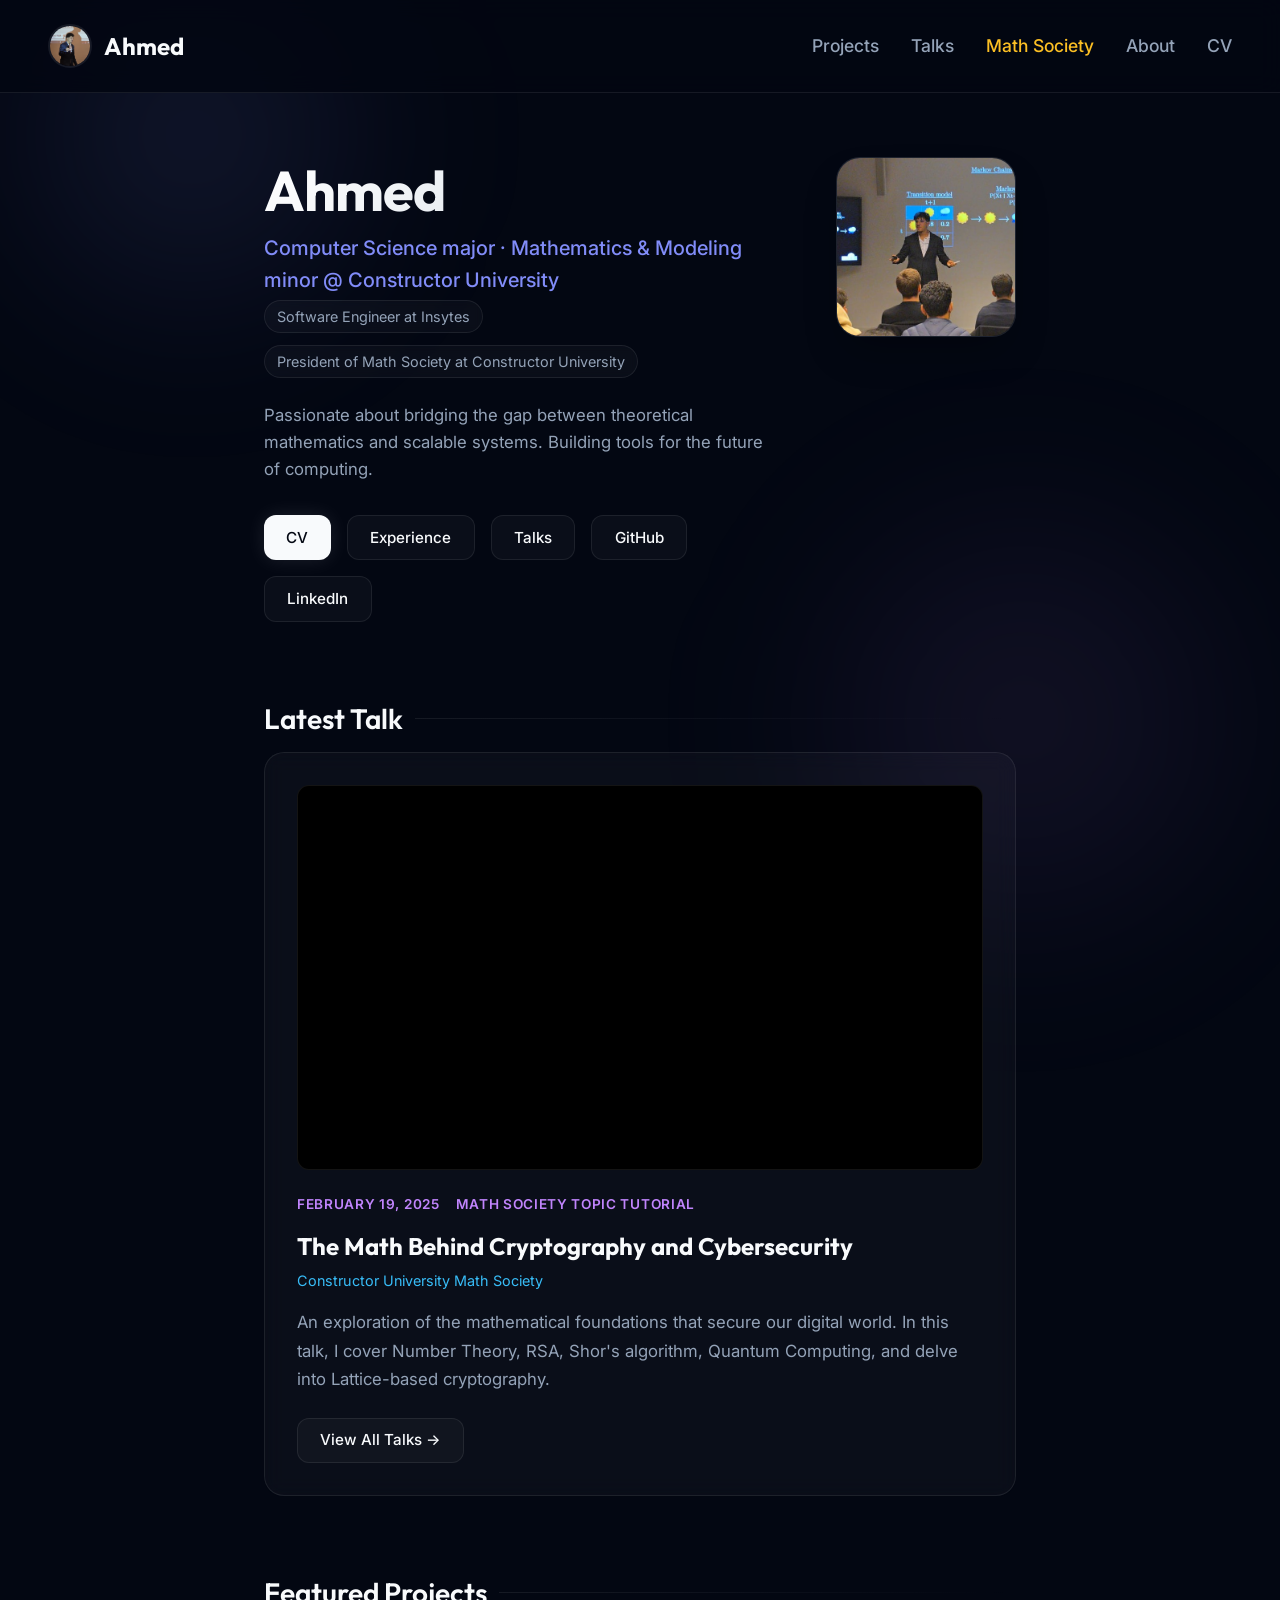
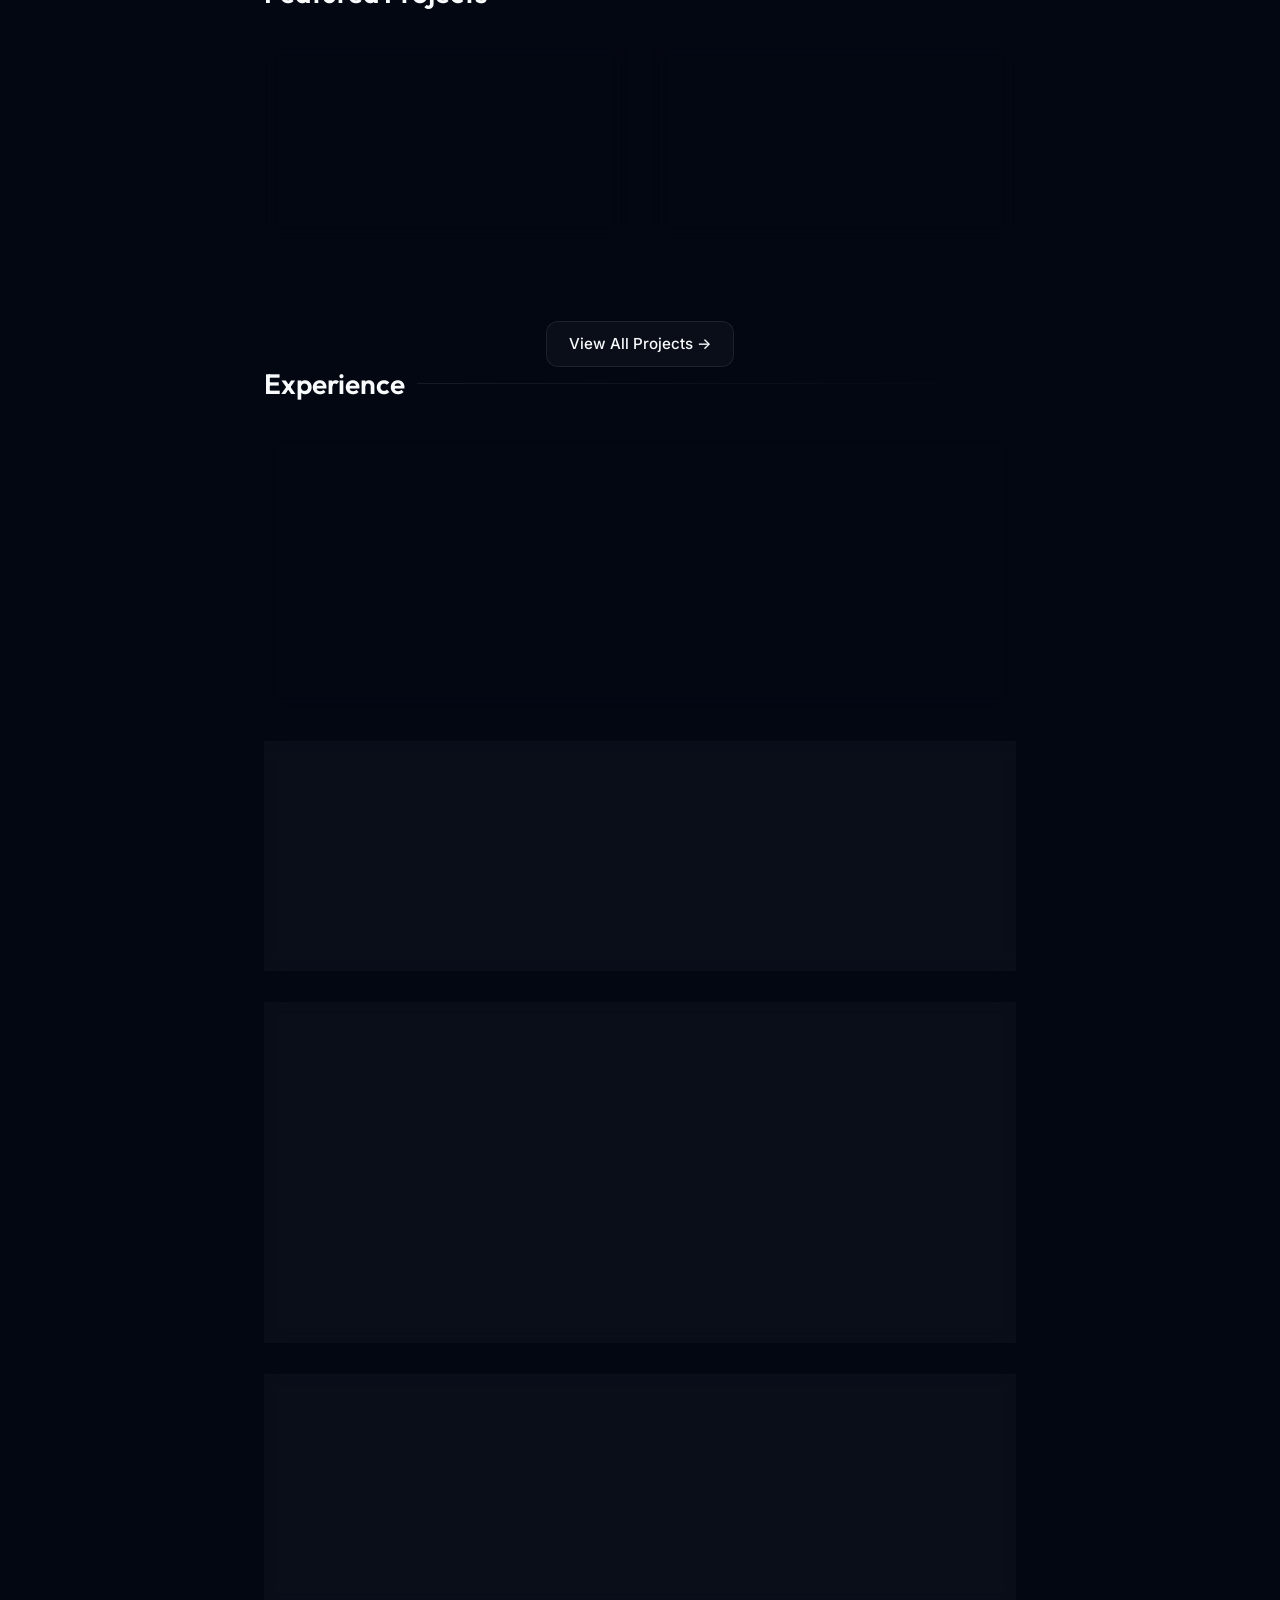
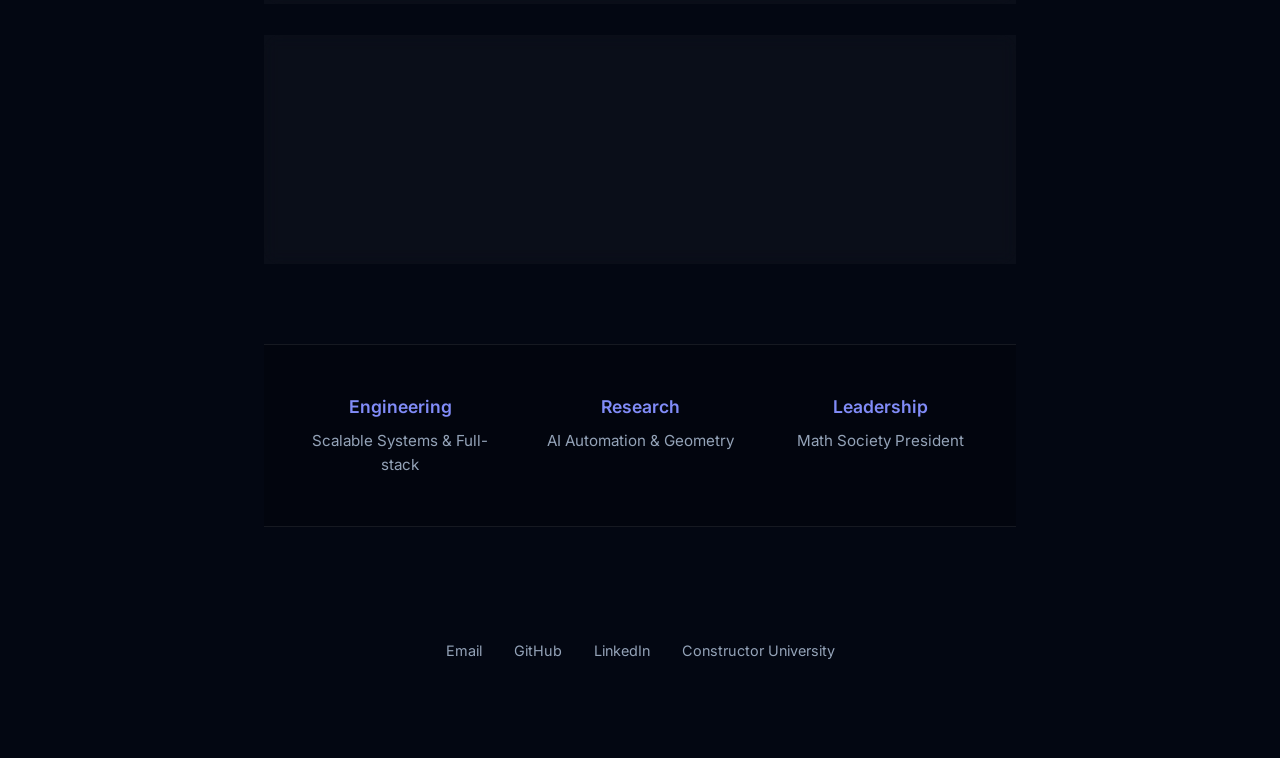
==== commit 73e477a4: "added crypto talk" ====
--- a/index.html
+++ b/index.html
@@ -5,6 +5,9 @@
   <meta charset="UTF-8" />
   <meta name="viewport" content="width=device-width, initial-scale=1.0" />
   <title>Ahmed | CS & Math</title>
+  <link rel="icon" type="image/png" sizes="32x32" href="assets/favicon-32x32.png" />
+  <link rel="icon" type="image/png" sizes="16x16" href="assets/favicon-16x16.png" />
+  <link rel="apple-touch-icon" sizes="180x180" href="assets/apple-touch-icon.png" />
   <link rel="stylesheet" href="assets/style.css" />
   <meta name="description"
     content="Portfolio of Ahmed, Computer Science major & Math minor. Specializing in Quantum Computing, ML, and Systems.">
@@ -80,8 +83,8 @@
 
         <!-- Video Embed -->
         <div class="video-container" style="margin-bottom: 1.5rem;">
-          <iframe width="560" height="315" src="https://www.youtube.com/embed/7bPgCvI6ark"
-            title="Math Behind AI, ML, and Neural Networks"
+          <iframe width="560" height="315" src="https://www.youtube.com/embed/V4_HV2FFi5c"
+            title="The Math Behind Cryptography and Cybersecurity"
             allow="accelerometer; autoplay; clipboard-write; encrypted-media; gyroscope; picture-in-picture; web-share"
             allowfullscreen></iframe>
         </div>
@@ -89,24 +92,20 @@
         <!-- Talk Info -->
         <div style="display: flex; gap: 1rem; margin-bottom: 1rem; flex-wrap: wrap;">
           <span
-            style="font-size: 0.85rem; text-transform: uppercase; letter-spacing: 0.05em; color: var(--accent-secondary); font-weight: 600;">October
-            2025</span>
+            style="font-size: 0.85rem; text-transform: uppercase; letter-spacing: 0.05em; color: var(--accent-secondary); font-weight: 600;">February
+            19, 2025</span>
           <span
             style="font-size: 0.85rem; text-transform: uppercase; letter-spacing: 0.05em; color: var(--accent-secondary); font-weight: 600;">Math
             Society Topic Tutorial</span>
-          <span
-            style="font-size: 0.85rem; text-transform: uppercase; letter-spacing: 0.05em; color: var(--accent-secondary); font-weight: 600;">60+
-            Attendees</span>
-        </div>
-
-        <h3 style="font-size: 1.5rem; margin-bottom: 0.5rem;">The Math Behind AI, ML, and Neural Networks</h3>
-        <p style="font-size: 0.9rem; color: var(--accent-tertiary); margin-bottom: 1rem;">First "Math Behind" Series ·
-          Constructor University</p>
+        </div>
+
+        <h3 style="font-size: 1.5rem; margin-bottom: 0.5rem;">The Math Behind Cryptography and Cybersecurity</h3>
+        <p style="font-size: 0.9rem; color: var(--accent-tertiary); margin-bottom: 1rem;">Constructor University Math
+          Society</p>
 
         <p style="color: var(--text-secondary); line-height: 1.7; margin-bottom: 1.5rem;">
-          An 80-minute deep dive demystifying AI — from search algorithms to Deep Learning.
-          I break down the mathematics of neural networks, backpropagation, and conclude with a live 3-minute
-          explanation of how Large Language Models work from scratch.
+          An exploration of the mathematical foundations that secure our digital world. In this talk, I cover Number
+          Theory, RSA, Shor's algorithm, Quantum Computing, and delve into Lattice-based cryptography.
         </p>
 
         <a href="talks.html" class="btn btn-secondary">View All Talks →</a>
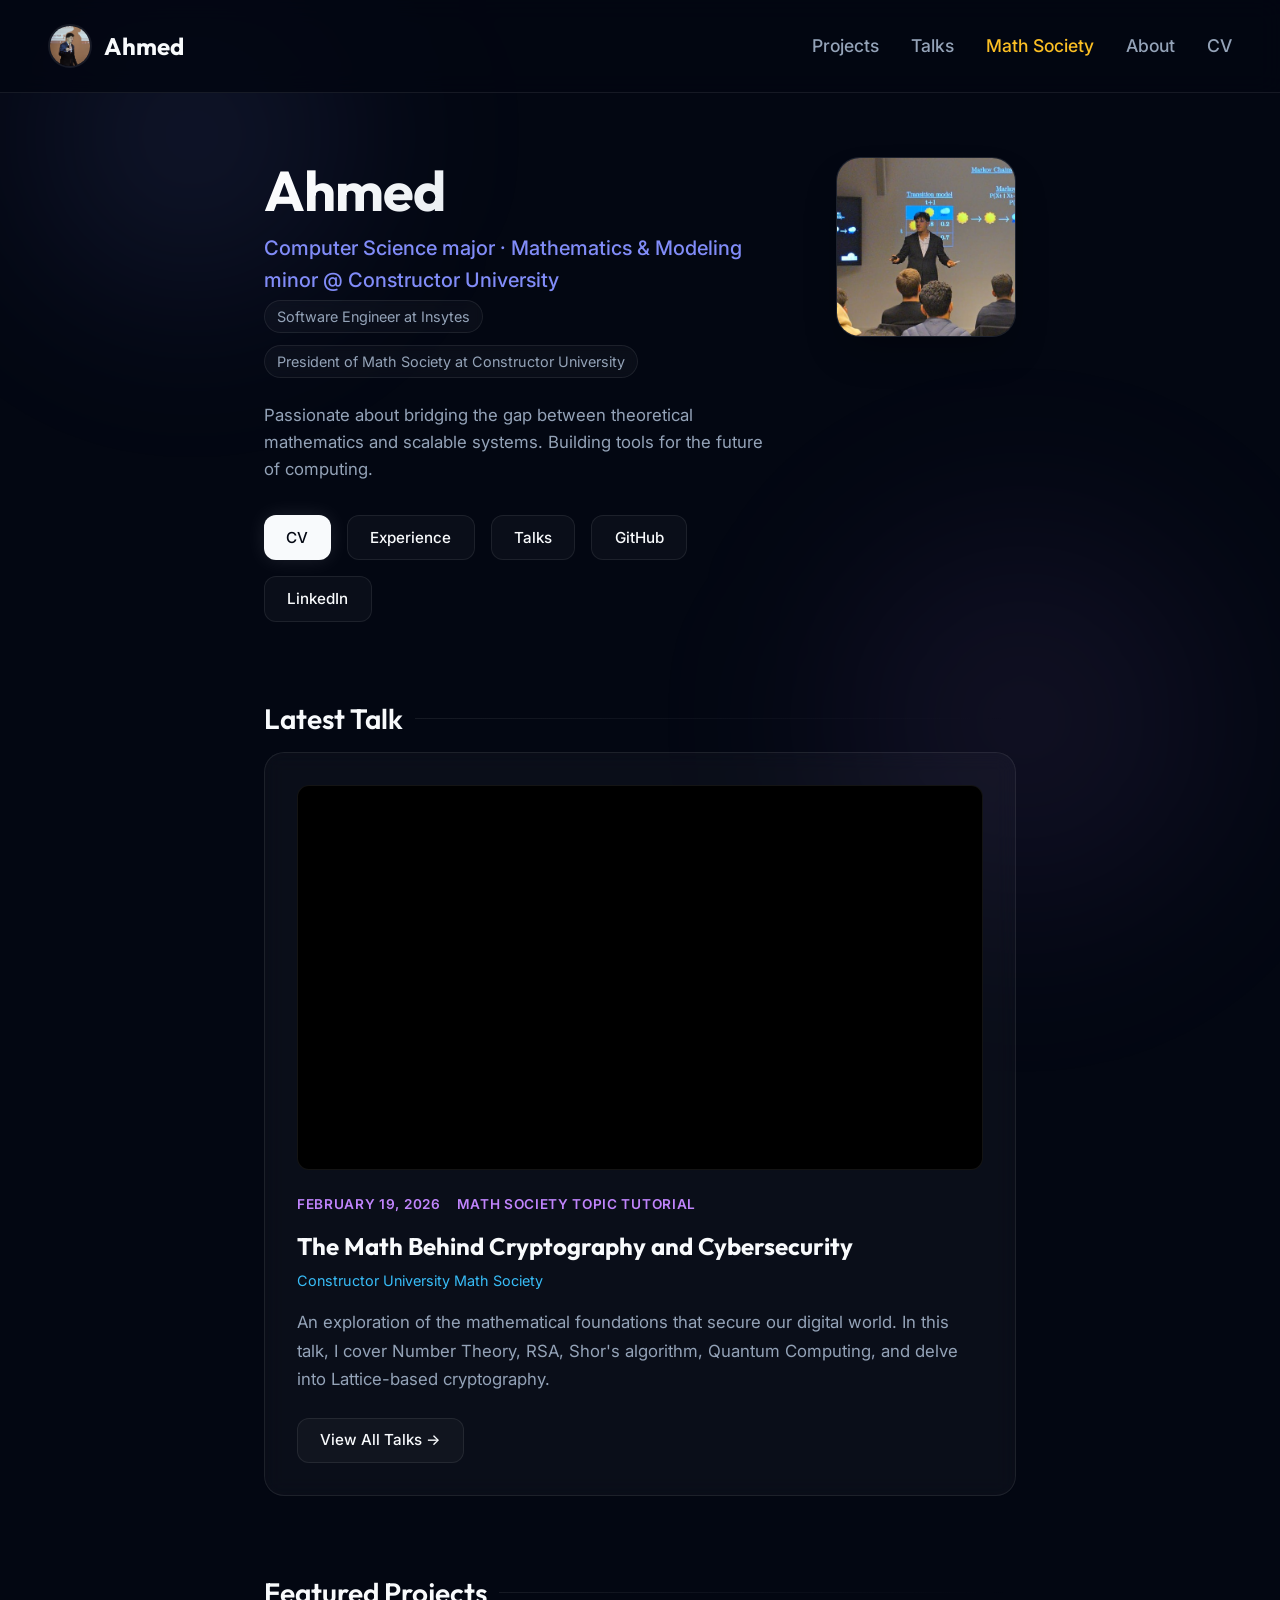
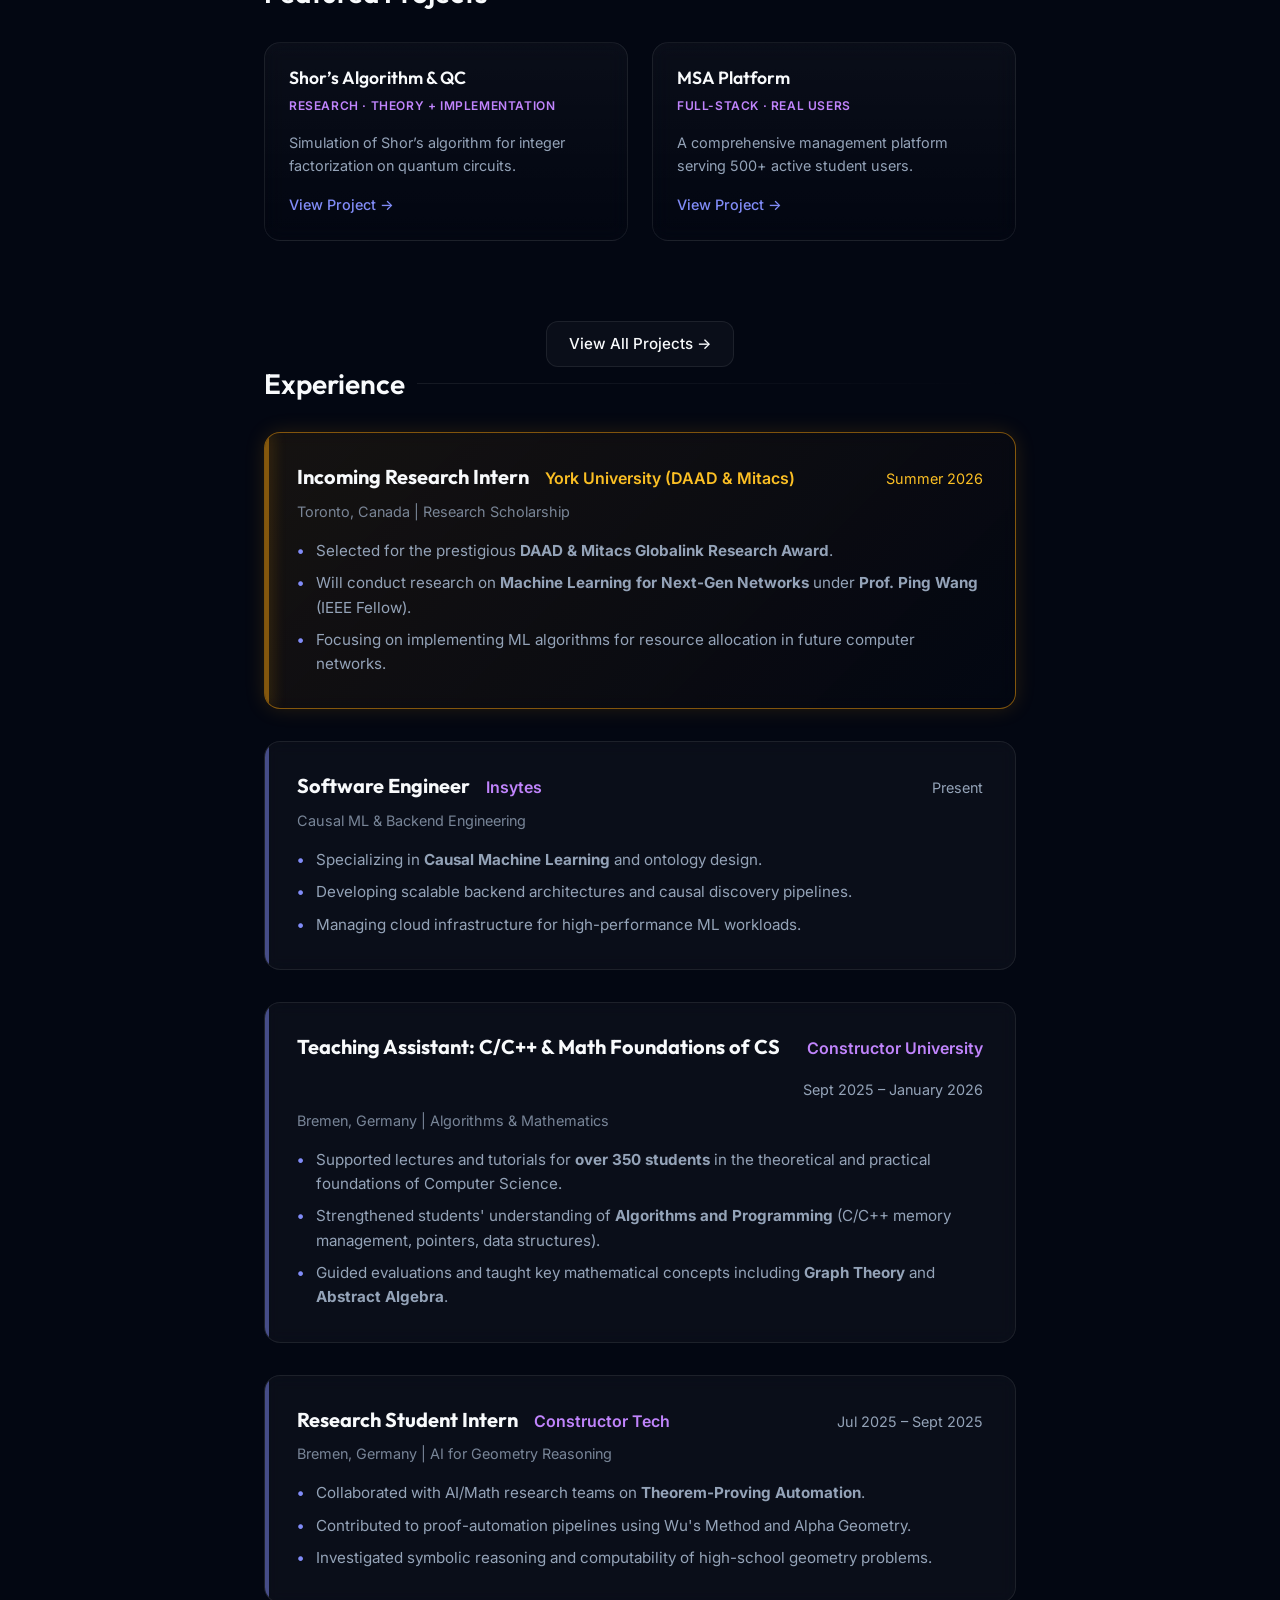
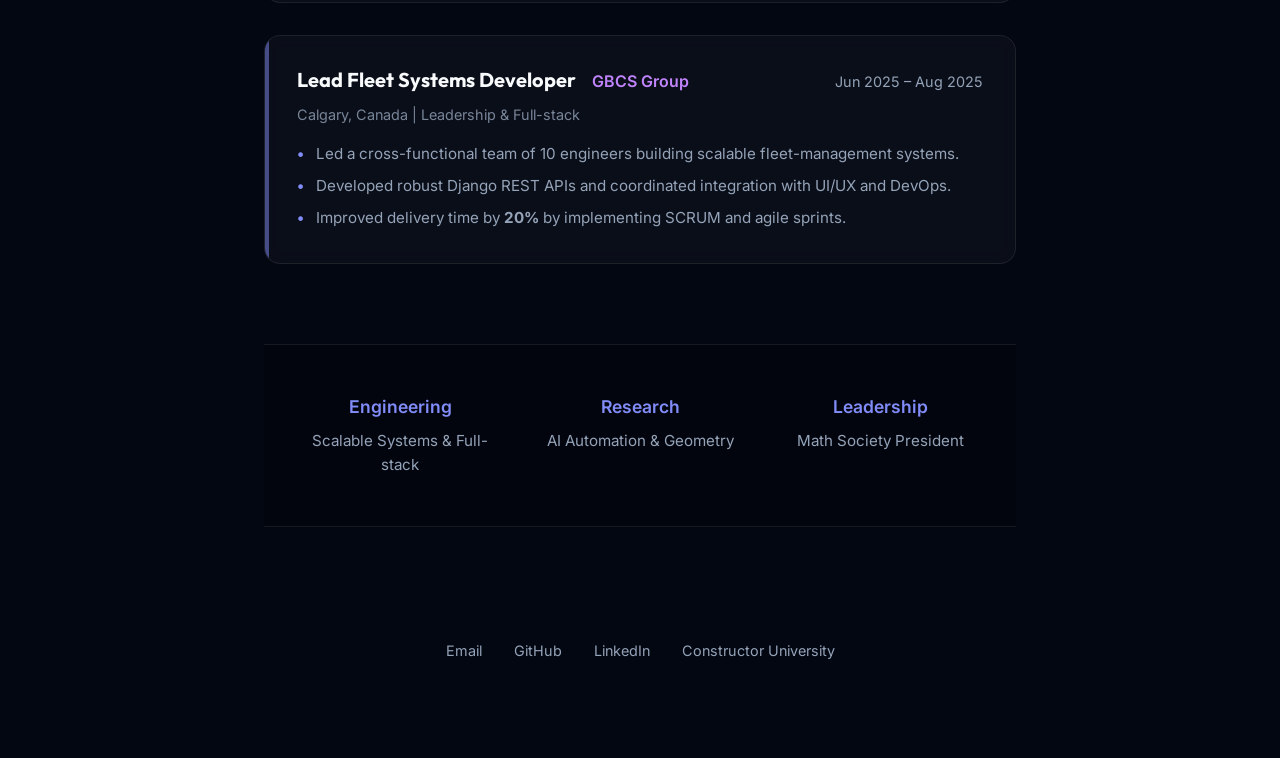
==== commit 574db8e0: "problem in dates" ====
--- a/index.html
+++ b/index.html
@@ -93,7 +93,7 @@
         <div style="display: flex; gap: 1rem; margin-bottom: 1rem; flex-wrap: wrap;">
           <span
             style="font-size: 0.85rem; text-transform: uppercase; letter-spacing: 0.05em; color: var(--accent-secondary); font-weight: 600;">February
-            19, 2025</span>
+            19, 2026</span>
           <span
             style="font-size: 0.85rem; text-transform: uppercase; letter-spacing: 0.05em; color: var(--accent-secondary); font-weight: 600;">Math
             Society Topic Tutorial</span>
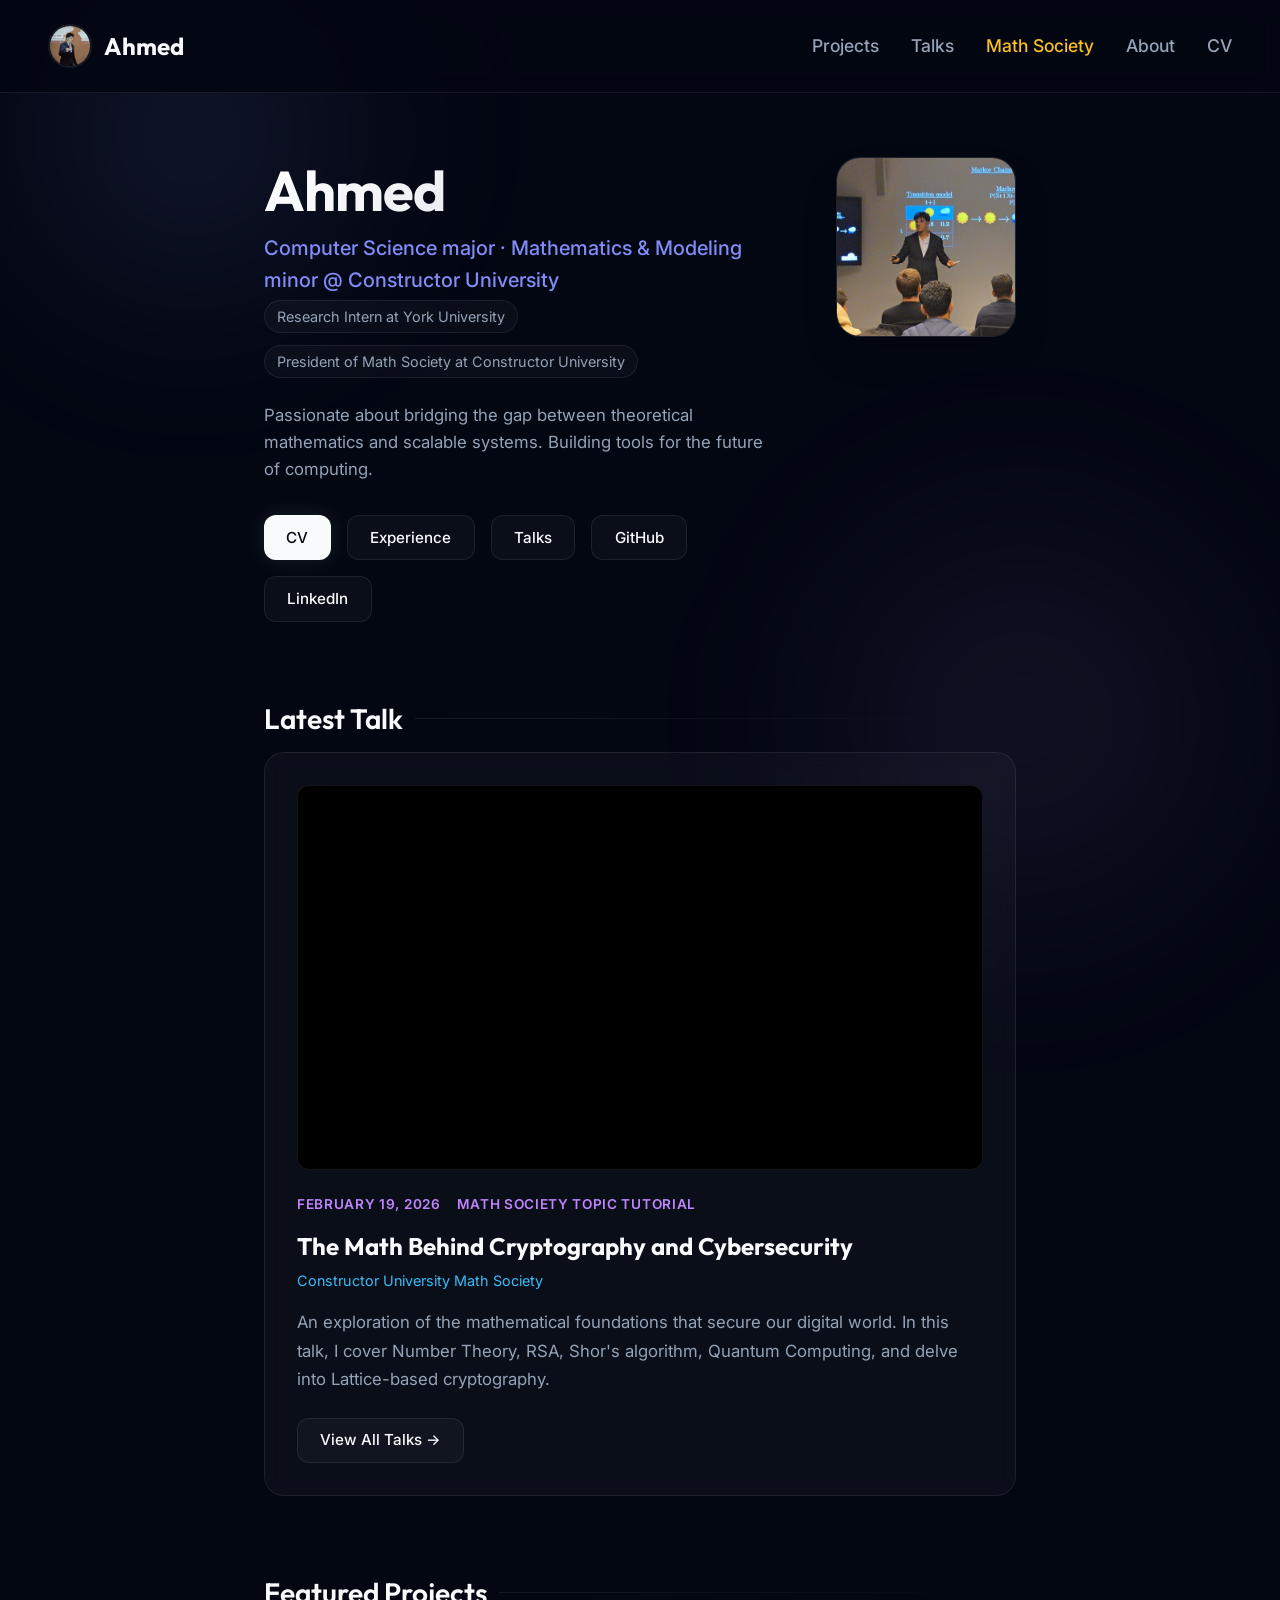
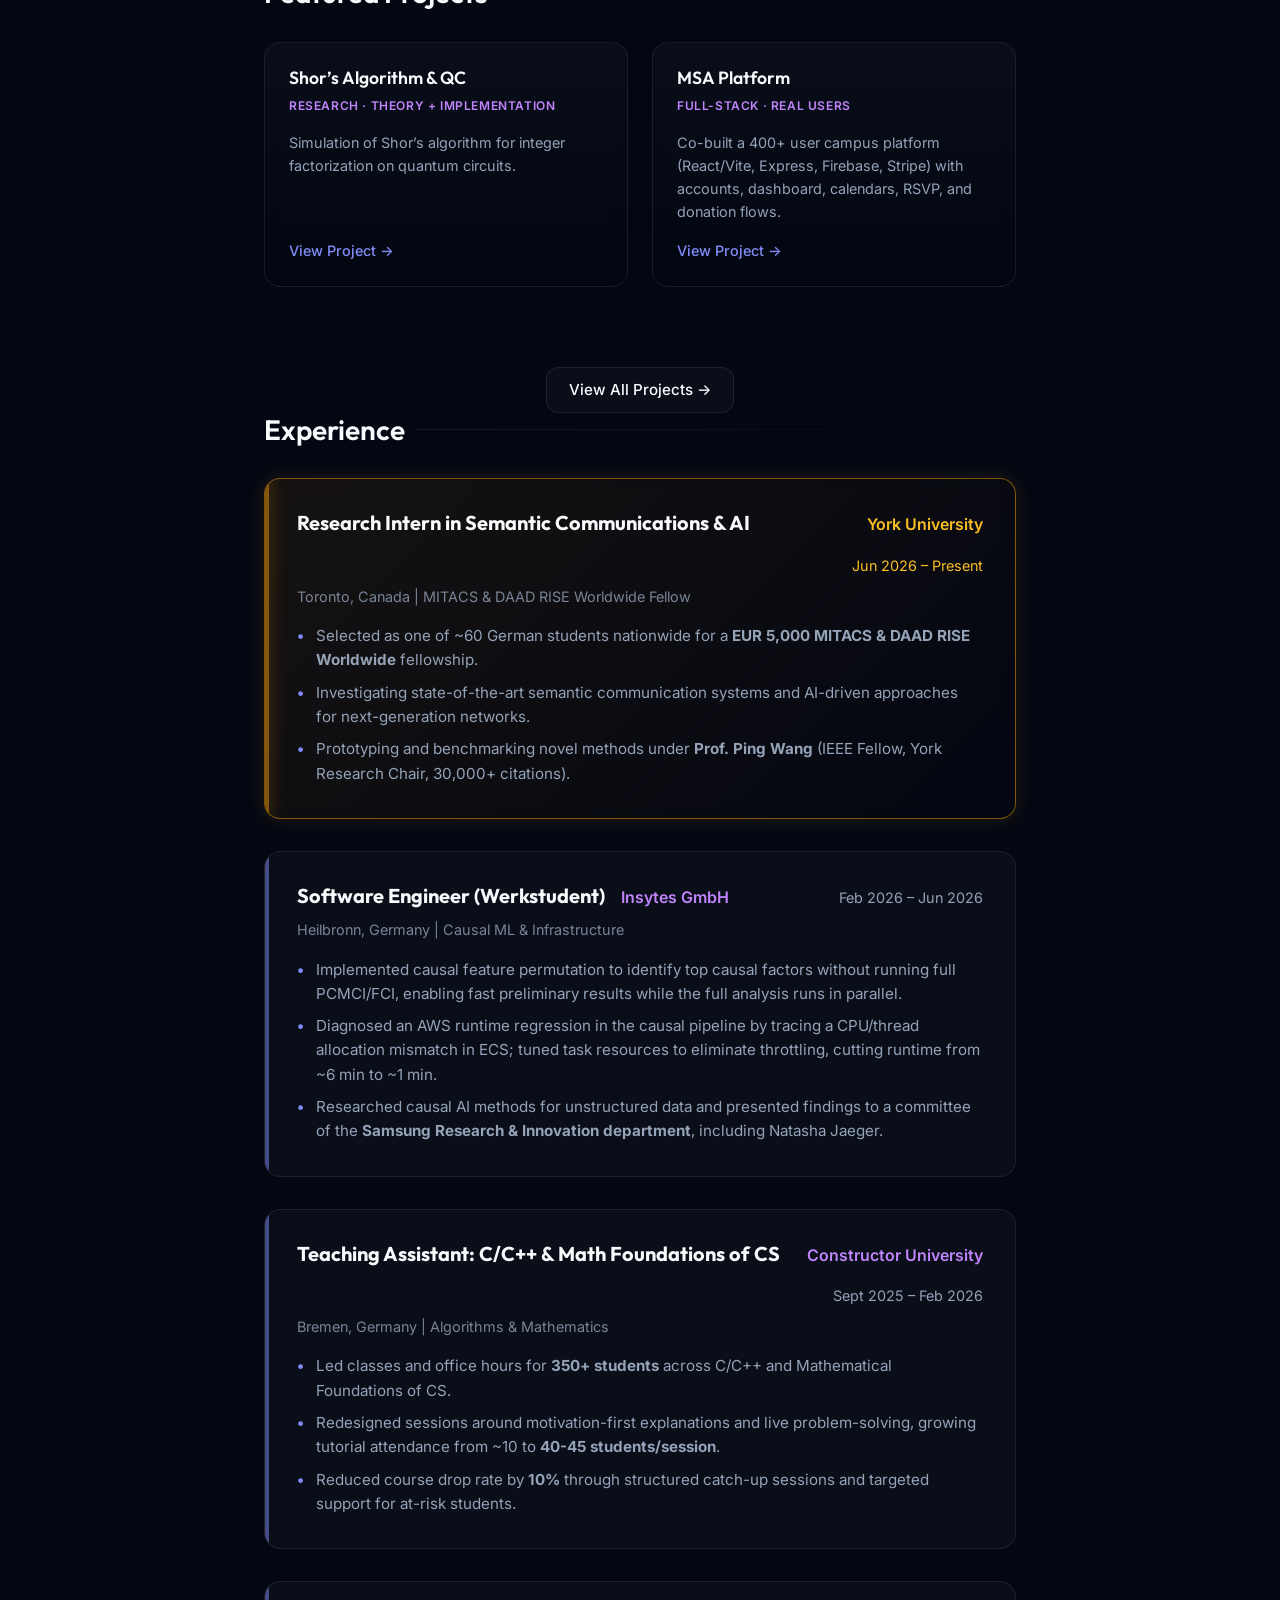
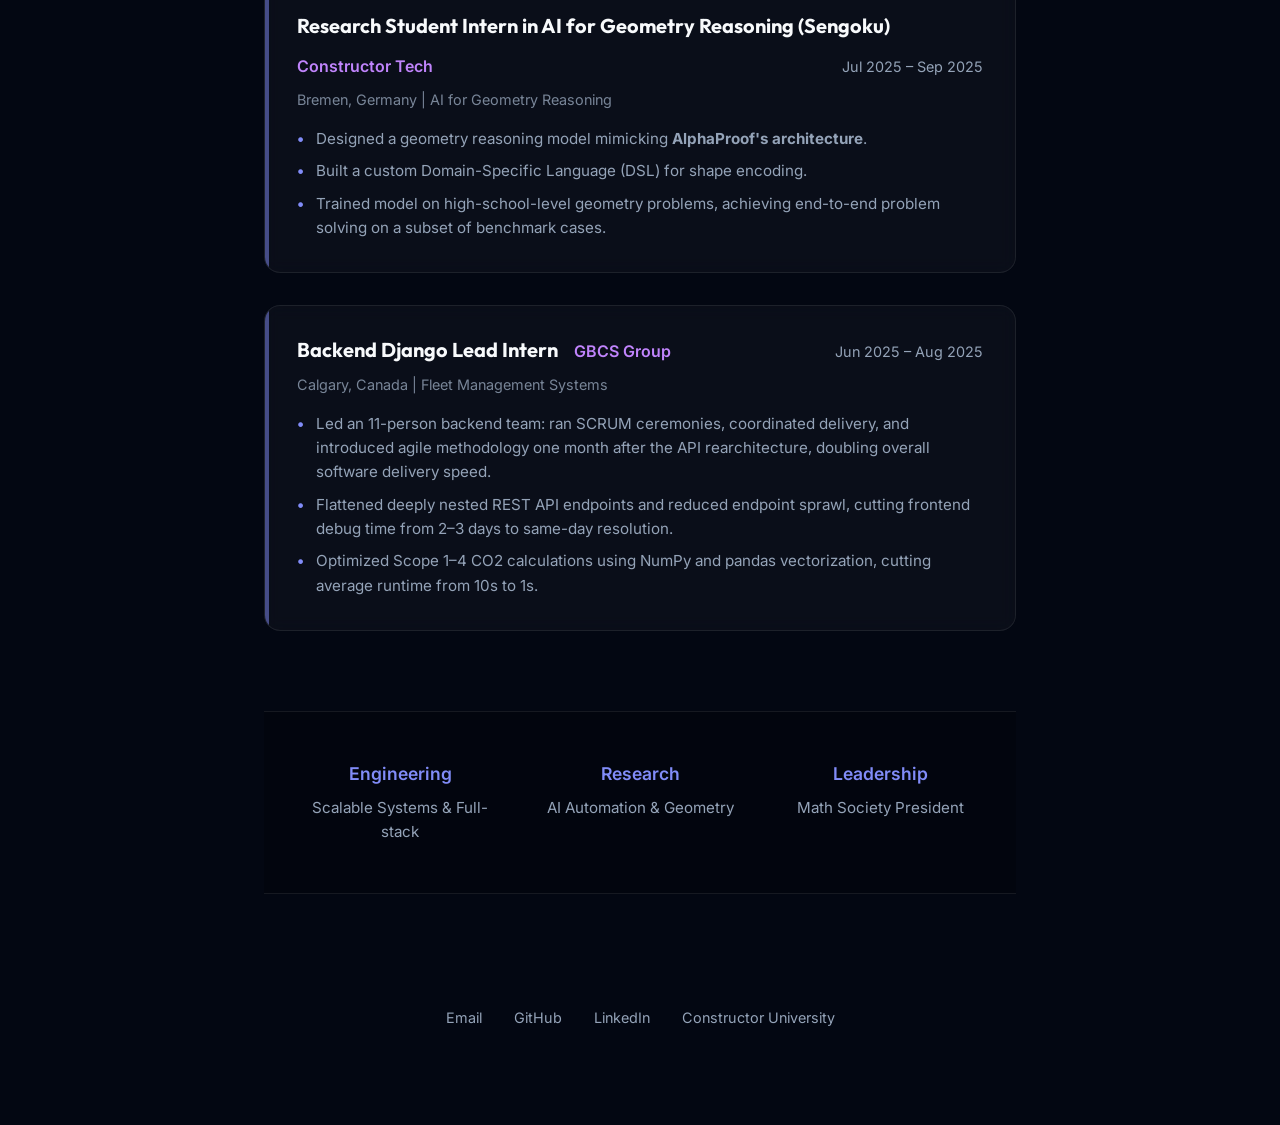
==== commit 8e8a6d52: "major summer update" ====
--- a/index.html
+++ b/index.html
@@ -52,7 +52,7 @@
         <p class="identity">Computer Science major · Mathematics & Modeling minor @ Constructor University</p>
 
         <div class="roles">
-          <span class="role-tag">Software Engineer at Insytes</span>
+          <span class="role-tag">Research Intern at York University</span>
           <span class="role-tag">President of Math Society at Constructor University</span>
         </div>
 
@@ -131,7 +131,7 @@
           <h3 class="project-title">MSA Platform</h3>
           <div class="project-meta">Full-stack · Real Users</div>
           <p class="project-desc">
-            A comprehensive management platform serving 500+ active student users.
+            Co-built a 400+ user campus platform (React/Vite, Express, Firebase, Stripe) with accounts, dashboard, calendars, RSVP, and donation flows.
           </p>
           <a href="projects/msa-platform.html" class="card-link">View Project →</a>
         </article>
@@ -146,34 +146,33 @@
       <h2>Experience</h2>
       <div class="experience-list">
 
-        <!-- York University (Incoming) -->
+        <!-- York University -->
         <article class="experience-card experience-card-gold">
           <div class="exp-header">
-            <h3>Incoming Research Intern</h3>
-            <span class="exp-company">York University (DAAD & Mitacs)</span>
-            <span class="exp-date">Summer 2026</span>
-          </div>
-          <div class="exp-meta">Toronto, Canada | Research Scholarship</div>
-          <ul class="exp-details">
-            <li>Selected for the prestigious <strong>DAAD & Mitacs Globalink Research Award</strong>.</li>
-            <li>Will conduct research on <strong>Machine Learning for Next-Gen Networks</strong> under <strong>Prof.
-                Ping Wang</strong> (IEEE Fellow).</li>
-            <li>Focusing on implementing ML algorithms for resource allocation in future computer networks.</li>
+            <h3>Research Intern in Semantic Communications & AI</h3>
+            <span class="exp-company">York University</span>
+            <span class="exp-date">Jun 2026 – Present</span>
+          </div>
+          <div class="exp-meta">Toronto, Canada | MITACS & DAAD RISE Worldwide Fellow</div>
+          <ul class="exp-details">
+            <li>Selected as one of ~60 German students nationwide for a <strong>EUR 5,000 MITACS & DAAD RISE Worldwide</strong> fellowship.</li>
+            <li>Investigating state-of-the-art semantic communication systems and AI-driven approaches for next-generation networks.</li>
+            <li>Prototyping and benchmarking novel methods under <strong>Prof. Ping Wang</strong> (IEEE Fellow, York Research Chair, 30,000+ citations).</li>
           </ul>
         </article>
 
         <!-- Insytes -->
         <article class="experience-card">
           <div class="exp-header">
-            <h3>Software Engineer</h3>
-            <span class="exp-company">Insytes</span>
-            <span class="exp-date">Present</span>
-          </div>
-          <div class="exp-meta">Causal ML & Backend Engineering</div>
-          <ul class="exp-details">
-            <li>Specializing in <strong>Causal Machine Learning</strong> and ontology design.</li>
-            <li>Developing scalable backend architectures and causal discovery pipelines.</li>
-            <li>Managing cloud infrastructure for high-performance ML workloads.</li>
+            <h3>Software Engineer (Werkstudent)</h3>
+            <span class="exp-company">Insytes GmbH</span>
+            <span class="exp-date">Feb 2026 – Jun 2026</span>
+          </div>
+          <div class="exp-meta">Heilbronn, Germany | Causal ML & Infrastructure</div>
+          <ul class="exp-details">
+            <li>Implemented causal feature permutation to identify top causal factors without running full PCMCI/FCI, enabling fast preliminary results while the full analysis runs in parallel.</li>
+            <li>Diagnosed an AWS runtime regression in the causal pipeline by tracing a CPU/thread allocation mismatch in ECS; tuned task resources to eliminate throttling, cutting runtime from ~6 min to ~1 min.</li>
+            <li>Researched causal AI methods for unstructured data and presented findings to a committee of the <strong>Samsung Research & Innovation department</strong>, including Natasha Jaeger.</li>
           </ul>
         </article>
 
@@ -182,47 +181,43 @@
           <div class="exp-header">
             <h3>Teaching Assistant: C/C++ & Math Foundations of CS</h3>
             <span class="exp-company">Constructor University</span>
-            <span class="exp-date">Sept 2025 – January 2026</span>
+            <span class="exp-date">Sept 2025 – Feb 2026</span>
           </div>
           <div class="exp-meta">Bremen, Germany | Algorithms & Mathematics</div>
           <ul class="exp-details">
-            <li>Supported lectures and tutorials for <strong>over 350 students</strong> in the theoretical and practical
-              foundations of Computer Science.</li>
-            <li>Strengthened students' understanding of <strong>Algorithms and Programming</strong> (C/C++ memory
-              management, pointers, data structures).</li>
-            <li>Guided evaluations and taught key mathematical concepts including <strong>Graph Theory</strong> and
-              <strong>Abstract Algebra</strong>.
-            </li>
+            <li>Led classes and office hours for <strong>350+ students</strong> across C/C++ and Mathematical Foundations of CS.</li>
+            <li>Redesigned sessions around motivation-first explanations and live problem-solving, growing tutorial attendance from ~10 to <strong>40-45 students/session</strong>.</li>
+            <li>Reduced course drop rate by <strong>10%</strong> through structured catch-up sessions and targeted support for at-risk students.</li>
           </ul>
         </article>
 
         <!-- Constructor Tech -->
         <article class="experience-card">
           <div class="exp-header">
-            <h3>Research Student Intern</h3>
+            <h3>Research Student Intern in AI for Geometry Reasoning (Sengoku)</h3>
             <span class="exp-company">Constructor Tech</span>
-            <span class="exp-date">Jul 2025 – Sept 2025</span>
+            <span class="exp-date">Jul 2025 – Sep 2025</span>
           </div>
           <div class="exp-meta">Bremen, Germany | AI for Geometry Reasoning</div>
           <ul class="exp-details">
-            <li>Collaborated with AI/Math research teams on <strong>Theorem-Proving Automation</strong>.</li>
-            <li>Contributed to proof-automation pipelines using Wu's Method and Alpha Geometry.</li>
-            <li>Investigated symbolic reasoning and computability of high-school geometry problems.</li>
+            <li>Designed a geometry reasoning model mimicking <strong>AlphaProof's architecture</strong>.</li>
+            <li>Built a custom Domain-Specific Language (DSL) for shape encoding.</li>
+            <li>Trained model on high-school-level geometry problems, achieving end-to-end problem solving on a subset of benchmark cases.</li>
           </ul>
         </article>
 
         <!-- GBCS Group -->
         <article class="experience-card">
           <div class="exp-header">
-            <h3>Lead Fleet Systems Developer</h3>
+            <h3>Backend Django Lead Intern</h3>
             <span class="exp-company">GBCS Group</span>
             <span class="exp-date">Jun 2025 – Aug 2025</span>
           </div>
-          <div class="exp-meta">Calgary, Canada | Leadership & Full-stack</div>
-          <ul class="exp-details">
-            <li>Led a cross-functional team of 10 engineers building scalable fleet-management systems.</li>
-            <li>Developed robust Django REST APIs and coordinated integration with UI/UX and DevOps.</li>
-            <li>Improved delivery time by <strong>20%</strong> by implementing SCRUM and agile sprints.</li>
+          <div class="exp-meta">Calgary, Canada | Fleet Management Systems</div>
+          <ul class="exp-details">
+            <li>Led an 11-person backend team: ran SCRUM ceremonies, coordinated delivery, and introduced agile methodology one month after the API rearchitecture, doubling overall software delivery speed.</li>
+            <li>Flattened deeply nested REST API endpoints and reduced endpoint sprawl, cutting frontend debug time from 2–3 days to same-day resolution.</li>
+            <li>Optimized Scope 1–4 CO2 calculations using NumPy and pandas vectorization, cutting average runtime from 10s to 1s.</li>
           </ul>
         </article>
 
--- a/assets/style.css
+++ b/assets/style.css
@@ -986,6 +986,11 @@
   /* Amber 500 */
 }
 
+.project-theme-blue {
+  --accent-primary: #3b82f6;
+  /* Blue 500 */
+}
+
 .project-theme-red {
   --accent-primary: #ef4444;
   /* Red 500 */
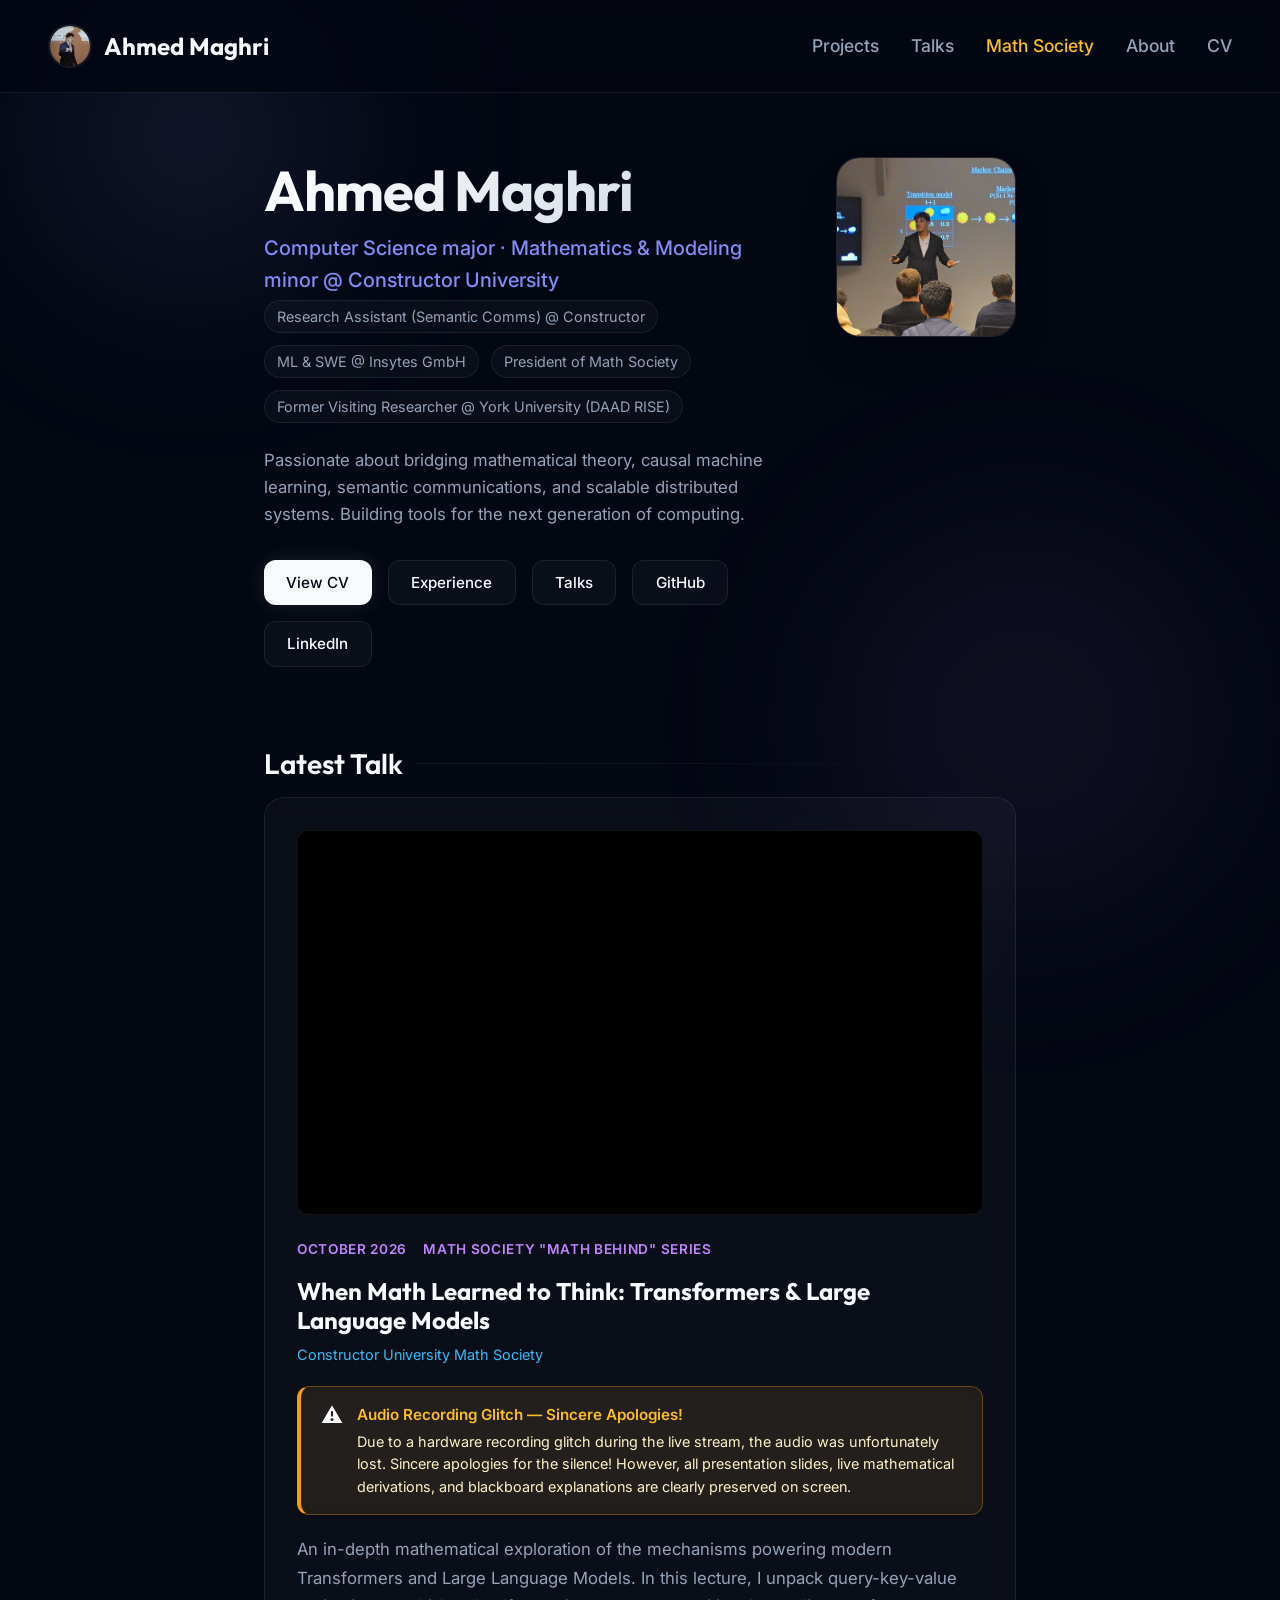
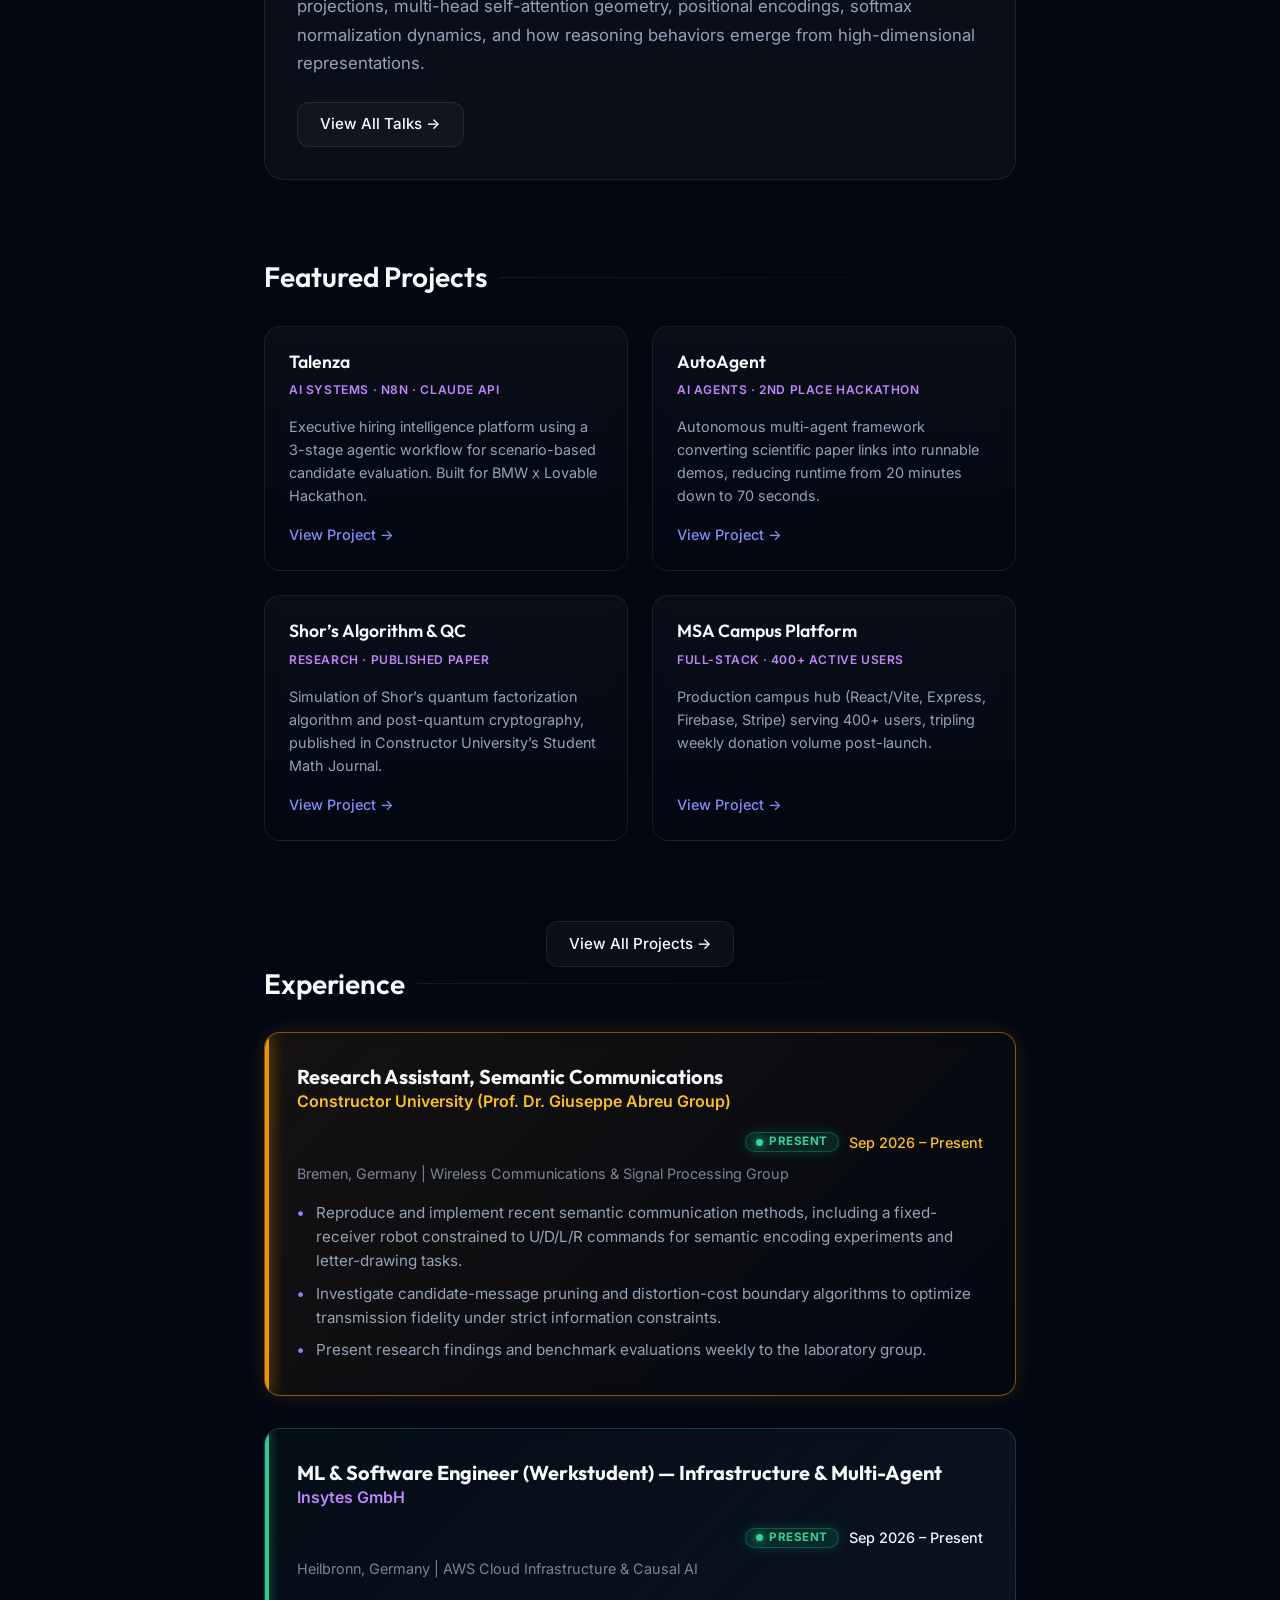
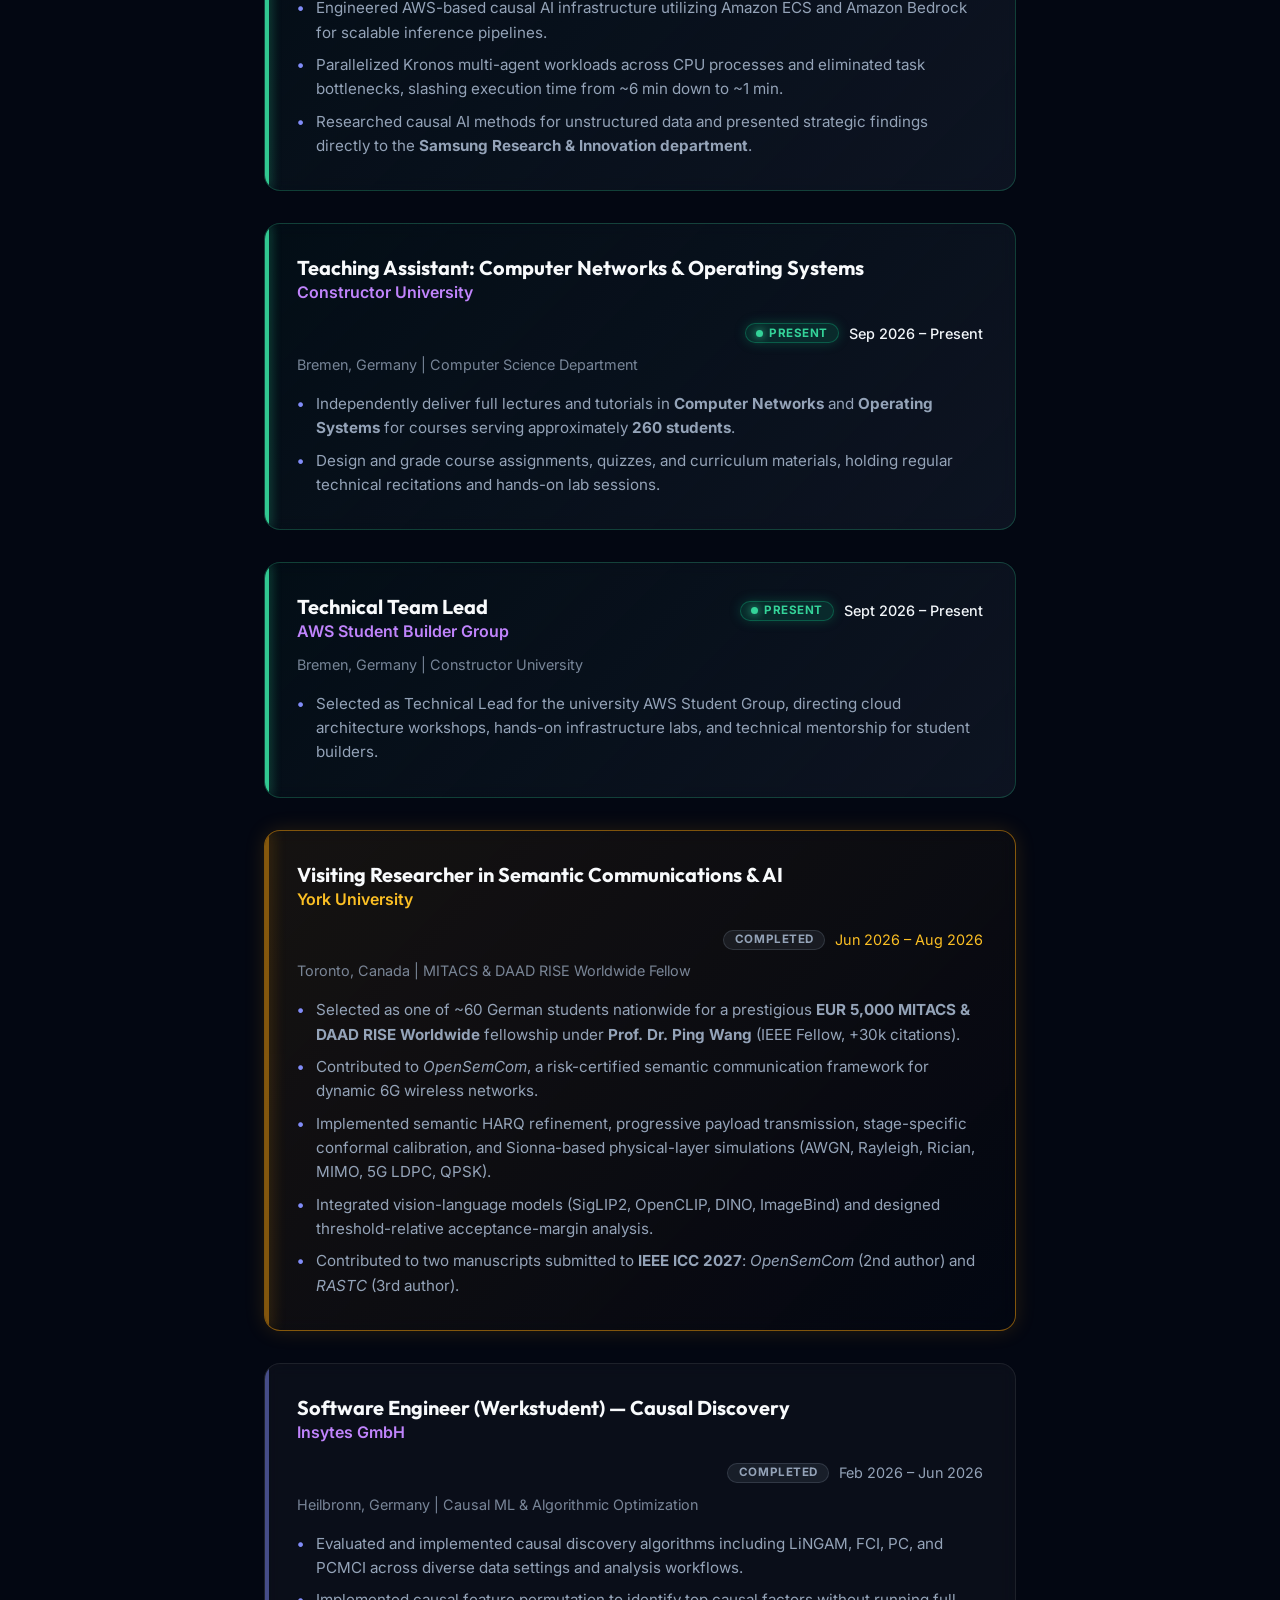
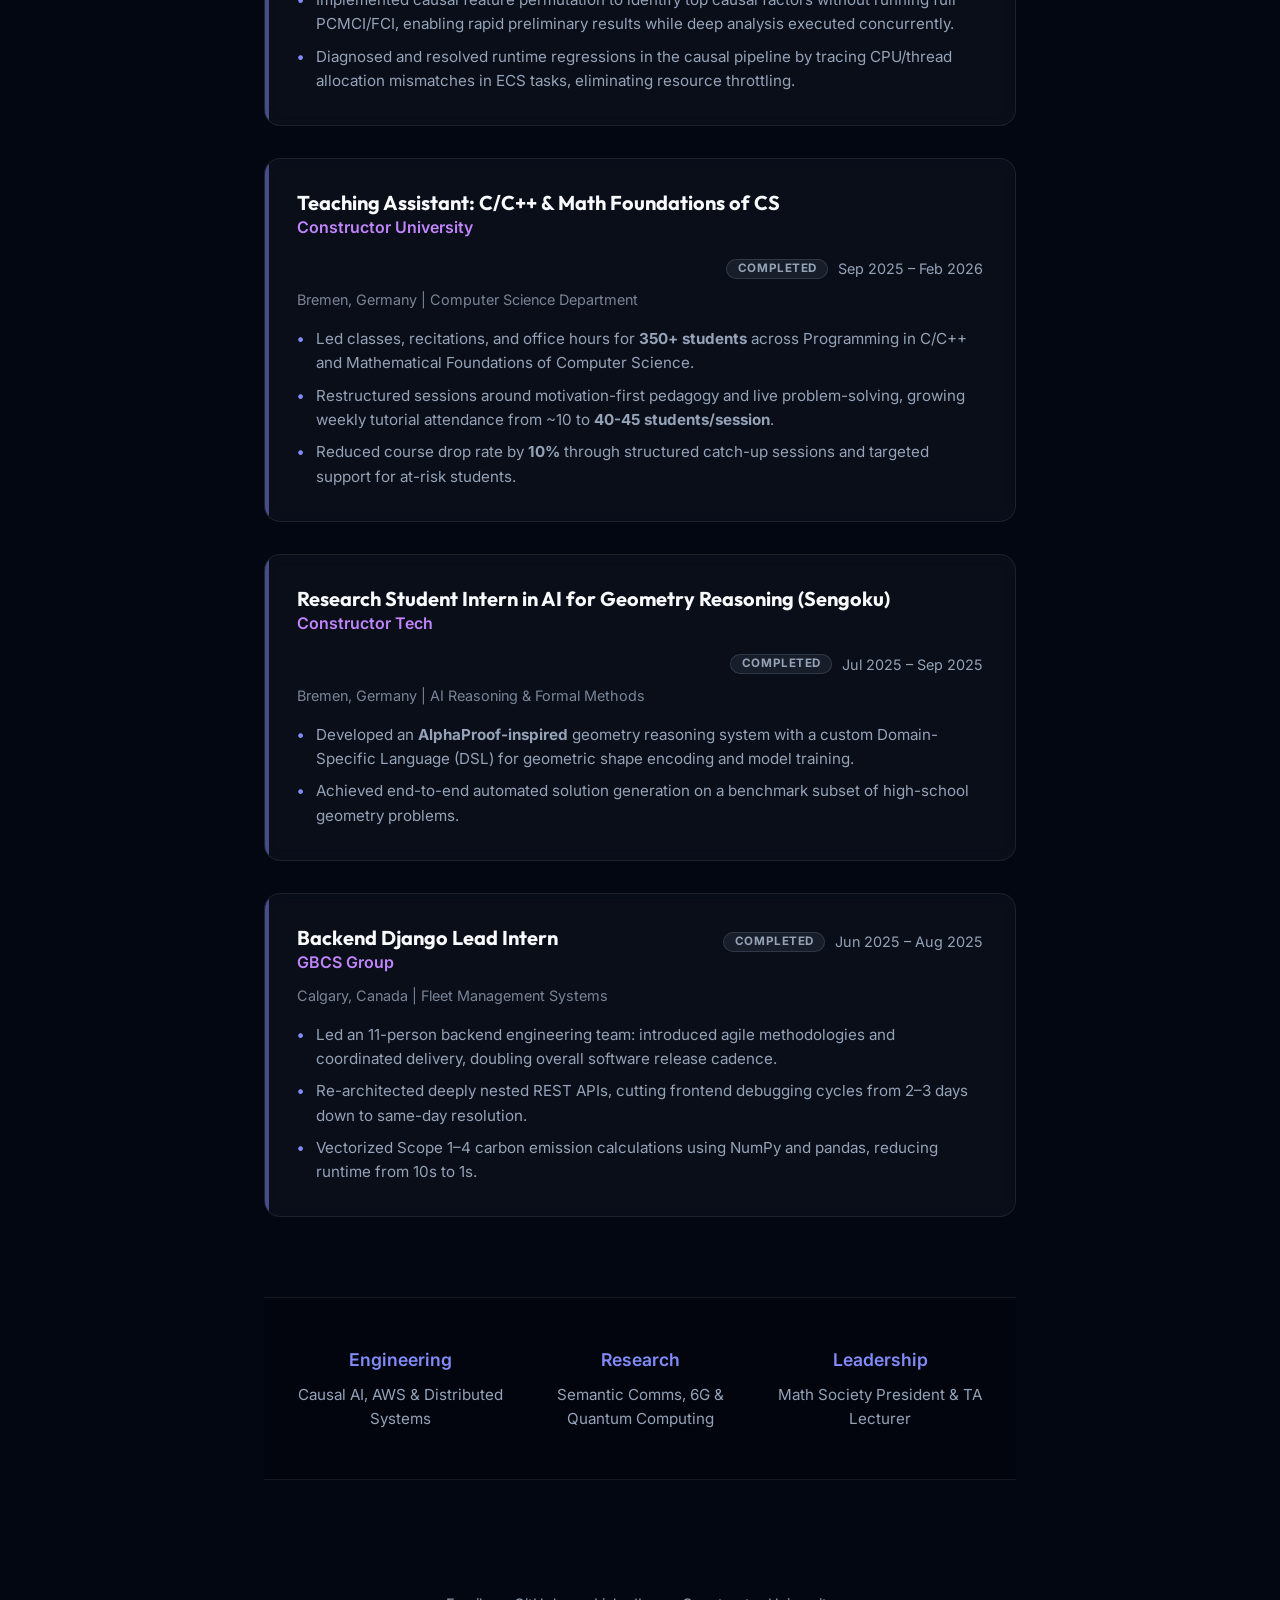
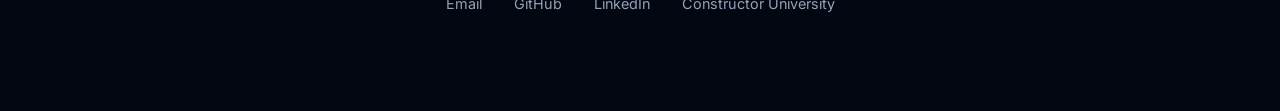
==== commit dc85c060: "Update portfolio: new CVs, Transformers & LLMs talk, chronological experience with status indicators" ====
--- a/index.html
+++ b/index.html
@@ -4,20 +4,20 @@
 <head>
   <meta charset="UTF-8" />
   <meta name="viewport" content="width=device-width, initial-scale=1.0" />
-  <title>Ahmed | CS & Math</title>
+  <title>Ahmed Maghri | CS & Mathematics</title>
   <link rel="icon" type="image/png" sizes="32x32" href="assets/favicon-32x32.png" />
   <link rel="icon" type="image/png" sizes="16x16" href="assets/favicon-16x16.png" />
   <link rel="apple-touch-icon" sizes="180x180" href="assets/apple-touch-icon.png" />
   <link rel="stylesheet" href="assets/style.css" />
   <meta name="description"
-    content="Portfolio of Ahmed, Computer Science major & Math minor. Specializing in Quantum Computing, ML, and Systems.">
+    content="Portfolio of Ahmed Maghri, Computer Science major & Math minor at Constructor University. Research in Semantic Communications, Causal ML, and Systems.">
 </head>
 
 <body>
   <nav class="glass-nav">
     <a href="index.html" class="nav-logo">
-      <img src="assets/hero.jpg" alt="Ahmed" class="nav-logo-img">
-      Ahmed
+      <img src="assets/hero.jpg" alt="Ahmed Maghri" class="nav-logo-img">
+      Ahmed Maghri
     </a>
 
     <!-- Hamburger Menu Button (Mobile Only) -->
@@ -48,21 +48,22 @@
     <!-- 1. Hero Section -->
     <section class="hero">
       <div class="hero-content">
-        <h1>Ahmed</h1>
+        <h1>Ahmed Maghri</h1>
         <p class="identity">Computer Science major · Mathematics & Modeling minor @ Constructor University</p>
 
         <div class="roles">
-          <span class="role-tag">Research Intern at York University</span>
-          <span class="role-tag">President of Math Society at Constructor University</span>
+          <span class="role-tag">Research Assistant (Semantic Comms) @ Constructor</span>
+          <span class="role-tag">ML & SWE @ Insytes GmbH</span>
+          <span class="role-tag">President of Math Society</span>
+          <span class="role-tag">Former Visiting Researcher @ York University (DAAD RISE)</span>
         </div>
 
         <p class="bio">
-          Passionate about bridging the gap between theoretical mathematics and scalable systems.
-          Building tools for the future of computing.
+          Passionate about bridging mathematical theory, causal machine learning, semantic communications, and scalable distributed systems. Building tools for the next generation of computing.
         </p>
 
         <div class="cta-group">
-          <a href="assets/Maghri_Ahmed_CV.pdf" target="_blank" class="btn btn-primary">CV</a>
+          <a href="cv.html" class="btn btn-primary">View CV</a>
           <a href="#experience" class="btn btn-secondary">Experience</a>
           <a href="talks.html" class="btn btn-secondary">Talks</a>
           <a href="https://github.com/iramxx" target="_blank" class="btn btn-secondary">GitHub</a>
@@ -75,7 +76,7 @@
       </div>
     </section>
 
-    <!-- 2. Featured Talk (EASY TO UPDATE) -->
+    <!-- 2. Featured Talk -->
     <section id="featured-talk" style="margin-bottom: 5rem;">
       <h2 style="margin-bottom: 1rem;">Latest Talk</h2>
       <div
@@ -83,8 +84,8 @@
 
         <!-- Video Embed -->
         <div class="video-container" style="margin-bottom: 1.5rem;">
-          <iframe width="560" height="315" src="https://www.youtube.com/embed/V4_HV2FFi5c"
-            title="The Math Behind Cryptography and Cybersecurity"
+          <iframe width="560" height="315" src="https://www.youtube.com/embed/8wkuPAm0EFw"
+            title="When Math Learned to Think: Transformers & LLMs"
             allow="accelerometer; autoplay; clipboard-write; encrypted-media; gyroscope; picture-in-picture; web-share"
             allowfullscreen></iframe>
         </div>
@@ -92,20 +93,30 @@
         <!-- Talk Info -->
         <div style="display: flex; gap: 1rem; margin-bottom: 1rem; flex-wrap: wrap;">
           <span
-            style="font-size: 0.85rem; text-transform: uppercase; letter-spacing: 0.05em; color: var(--accent-secondary); font-weight: 600;">February
-            19, 2026</span>
+            style="font-size: 0.85rem; text-transform: uppercase; letter-spacing: 0.05em; color: var(--accent-secondary); font-weight: 600;">October
+            2026</span>
           <span
             style="font-size: 0.85rem; text-transform: uppercase; letter-spacing: 0.05em; color: var(--accent-secondary); font-weight: 600;">Math
-            Society Topic Tutorial</span>
-        </div>
-
-        <h3 style="font-size: 1.5rem; margin-bottom: 0.5rem;">The Math Behind Cryptography and Cybersecurity</h3>
+            Society "Math Behind" Series</span>
+        </div>
+
+        <h3 style="font-size: 1.5rem; margin-bottom: 0.5rem;">When Math Learned to Think: Transformers & Large Language Models</h3>
         <p style="font-size: 0.9rem; color: var(--accent-tertiary); margin-bottom: 1rem;">Constructor University Math
           Society</p>
 
+        <!-- Audio Notice Callout -->
+        <div class="audio-notice">
+          <div class="audio-notice-icon">⚠️</div>
+          <div class="audio-notice-content">
+            <div class="audio-notice-title">Audio Recording Glitch — Sincere Apologies!</div>
+            <p class="audio-notice-text">
+              Due to a hardware recording glitch during the live stream, the audio was unfortunately lost. Sincere apologies for the silence! However, all presentation slides, live mathematical derivations, and blackboard explanations are clearly preserved on screen.
+            </p>
+          </div>
+        </div>
+
         <p style="color: var(--text-secondary); line-height: 1.7; margin-bottom: 1.5rem;">
-          An exploration of the mathematical foundations that secure our digital world. In this talk, I cover Number
-          Theory, RSA, Shor's algorithm, Quantum Computing, and delve into Lattice-based cryptography.
+          An in-depth mathematical exploration of the mechanisms powering modern Transformers and Large Language Models. In this lecture, I unpack query-key-value projections, multi-head self-attention geometry, positional encodings, softmax normalization dynamics, and how reasoning behaviors emerge from high-dimensional representations.
         </p>
 
         <a href="talks.html" class="btn btn-secondary">View All Talks →</a>
@@ -116,22 +127,42 @@
     <section id="projects">
       <h2>Featured Projects</h2>
       <div class="projects-grid" style="grid-template-columns: repeat(2, 1fr);">
-        <!-- Card 1 -->
+        <!-- Card 1: Talenza -->
+        <article class="project-card">
+          <h3 class="project-title">Talenza</h3>
+          <div class="project-meta">AI Systems · n8n · Claude API</div>
+          <p class="project-desc">
+            Executive hiring intelligence platform using a 3-stage agentic workflow for scenario-based candidate evaluation. Built for BMW x Lovable Hackathon.
+          </p>
+          <a href="projects/talenza.html" class="card-link">View Project →</a>
+        </article>
+
+        <!-- Card 2: AutoAgent -->
+        <article class="project-card">
+          <h3 class="project-title">AutoAgent</h3>
+          <div class="project-meta">AI Agents · 2nd Place Hackathon</div>
+          <p class="project-desc">
+            Autonomous multi-agent framework converting scientific paper links into runnable demos, reducing runtime from 20 minutes down to 70 seconds.
+          </p>
+          <a href="projects/auto-agent.html" class="card-link">View Project →</a>
+        </article>
+
+        <!-- Card 3: Shor's Algo -->
         <article class="project-card">
           <h3 class="project-title">Shor’s Algorithm & QC</h3>
-          <div class="project-meta">Research · Theory + Implementation</div>
+          <div class="project-meta">Research · Published Paper</div>
           <p class="project-desc">
-            Simulation of Shor’s algorithm for integer factorization on quantum circuits.
+            Simulation of Shor’s quantum factorization algorithm and post-quantum cryptography, published in Constructor University’s Student Math Journal.
           </p>
           <a href="projects/shors-algo.html" class="card-link">View Project →</a>
         </article>
 
-        <!-- Card 2 -->
+        <!-- Card 4: MSA Platform -->
         <article class="project-card">
-          <h3 class="project-title">MSA Platform</h3>
-          <div class="project-meta">Full-stack · Real Users</div>
+          <h3 class="project-title">MSA Campus Platform</h3>
+          <div class="project-meta">Full-stack · 400+ Active Users</div>
           <p class="project-desc">
-            Co-built a 400+ user campus platform (React/Vite, Express, Firebase, Stripe) with accounts, dashboard, calendars, RSVP, and donation flows.
+            Production campus hub (React/Vite, Express, Firebase, Stripe) serving 400+ users, tripling weekly donation volume post-launch.
           </p>
           <a href="projects/msa-platform.html" class="card-link">View Project →</a>
         </article>
@@ -146,104 +177,203 @@
       <h2>Experience</h2>
       <div class="experience-list">
 
-        <!-- York University -->
+        <!-- 1. Research Assistant - Abreu Group (Sep 2026 – Present) -->
+        <article class="experience-card experience-card-gold is-present">
+          <div class="exp-header">
+            <div>
+              <h3>Research Assistant, Semantic Communications</h3>
+              <span class="exp-company">Constructor University (Prof. Dr. Giuseppe Abreu Group)</span>
+            </div>
+            <div class="exp-badge-group">
+              <span class="status-badge status-badge-present"><span class="pulse-dot"></span> Present</span>
+              <span class="exp-date exp-date-present">Sep 2026 – Present</span>
+            </div>
+          </div>
+          <div class="exp-meta">Bremen, Germany | Wireless Communications & Signal Processing Group</div>
+          <ul class="exp-details">
+            <li>Reproduce and implement recent semantic communication methods, including a fixed-receiver robot constrained to U/D/L/R commands for semantic encoding experiments and letter-drawing tasks.</li>
+            <li>Investigate candidate-message pruning and distortion-cost boundary algorithms to optimize transmission fidelity under strict information constraints.</li>
+            <li>Present research findings and benchmark evaluations weekly to the laboratory group.</li>
+          </ul>
+        </article>
+
+        <!-- 2. Insytes GmbH - Stint 2 (Sep 2026 – Present) -->
+        <article class="experience-card is-present">
+          <div class="exp-header">
+            <div>
+              <h3>ML & Software Engineer (Werkstudent) — Infrastructure & Multi-Agent</h3>
+              <span class="exp-company">Insytes GmbH</span>
+            </div>
+            <div class="exp-badge-group">
+              <span class="status-badge status-badge-present"><span class="pulse-dot"></span> Present</span>
+              <span class="exp-date exp-date-present">Sep 2026 – Present</span>
+            </div>
+          </div>
+          <div class="exp-meta">Heilbronn, Germany | AWS Cloud Infrastructure & Causal AI</div>
+          <ul class="exp-details">
+            <li>Engineered AWS-based causal AI infrastructure utilizing Amazon ECS and Amazon Bedrock for scalable inference pipelines.</li>
+            <li>Parallelized Kronos multi-agent workloads across CPU processes and eliminated task bottlenecks, slashing execution time from ~6 min down to ~1 min.</li>
+            <li>Researched causal AI methods for unstructured data and presented strategic findings directly to the <strong>Samsung Research & Innovation department</strong>.</li>
+          </ul>
+        </article>
+
+        <!-- 3. Teaching Assistant: Networks & OS (Sep 2026 – Present) -->
+        <article class="experience-card is-present">
+          <div class="exp-header">
+            <div>
+              <h3>Teaching Assistant: Computer Networks & Operating Systems</h3>
+              <span class="exp-company">Constructor University</span>
+            </div>
+            <div class="exp-badge-group">
+              <span class="status-badge status-badge-present"><span class="pulse-dot"></span> Present</span>
+              <span class="exp-date exp-date-present">Sep 2026 – Present</span>
+            </div>
+          </div>
+          <div class="exp-meta">Bremen, Germany | Computer Science Department</div>
+          <ul class="exp-details">
+            <li>Independently deliver full lectures and tutorials in <strong>Computer Networks</strong> and <strong>Operating Systems</strong> for courses serving approximately <strong>260 students</strong>.</li>
+            <li>Design and grade course assignments, quizzes, and curriculum materials, holding regular technical recitations and hands-on lab sessions.</li>
+          </ul>
+        </article>
+
+        <!-- 4. AWS Student Builder Group (Sept 2026 – Present) -->
+        <article class="experience-card is-present">
+          <div class="exp-header">
+            <div>
+              <h3>Technical Team Lead</h3>
+              <span class="exp-company">AWS Student Builder Group</span>
+            </div>
+            <div class="exp-badge-group">
+              <span class="status-badge status-badge-present"><span class="pulse-dot"></span> Present</span>
+              <span class="exp-date exp-date-present">Sept 2026 – Present</span>
+            </div>
+          </div>
+          <div class="exp-meta">Bremen, Germany | Constructor University</div>
+          <ul class="exp-details">
+            <li>Selected as Technical Lead for the university AWS Student Group, directing cloud architecture workshops, hands-on infrastructure labs, and technical mentorship for student builders.</li>
+          </ul>
+        </article>
+
+        <!-- 5. York University (Jun 2026 – Aug 2026) -->
         <article class="experience-card experience-card-gold">
           <div class="exp-header">
-            <h3>Research Intern in Semantic Communications & AI</h3>
-            <span class="exp-company">York University</span>
-            <span class="exp-date">Jun 2026 – Present</span>
+            <div>
+              <h3>Visiting Researcher in Semantic Communications & AI</h3>
+              <span class="exp-company">York University</span>
+            </div>
+            <div class="exp-badge-group">
+              <span class="status-badge status-badge-completed">Completed</span>
+              <span class="exp-date">Jun 2026 – Aug 2026</span>
+            </div>
           </div>
           <div class="exp-meta">Toronto, Canada | MITACS & DAAD RISE Worldwide Fellow</div>
           <ul class="exp-details">
-            <li>Selected as one of ~60 German students nationwide for a <strong>EUR 5,000 MITACS & DAAD RISE Worldwide</strong> fellowship.</li>
-            <li>Investigating state-of-the-art semantic communication systems and AI-driven approaches for next-generation networks.</li>
-            <li>Prototyping and benchmarking novel methods under <strong>Prof. Ping Wang</strong> (IEEE Fellow, York Research Chair, 30,000+ citations).</li>
-          </ul>
-        </article>
-
-        <!-- Insytes -->
+            <li>Selected as one of ~60 German students nationwide for a prestigious <strong>EUR 5,000 MITACS & DAAD RISE Worldwide</strong> fellowship under <strong>Prof. Dr. Ping Wang</strong> (IEEE Fellow, +30k citations).</li>
+            <li>Contributed to <em>OpenSemCom</em>, a risk-certified semantic communication framework for dynamic 6G wireless networks.</li>
+            <li>Implemented semantic HARQ refinement, progressive payload transmission, stage-specific conformal calibration, and Sionna-based physical-layer simulations (AWGN, Rayleigh, Rician, MIMO, 5G LDPC, QPSK).</li>
+            <li>Integrated vision-language models (SigLIP2, OpenCLIP, DINO, ImageBind) and designed threshold-relative acceptance-margin analysis.</li>
+            <li>Contributed to two manuscripts submitted to <strong>IEEE ICC 2027</strong>: <em>OpenSemCom</em> (2nd author) and <em>RASTC</em> (3rd author).</li>
+          </ul>
+        </article>
+
+        <!-- 6. Insytes GmbH - Stint 1 (Feb 2026 – Jun 2026) -->
         <article class="experience-card">
           <div class="exp-header">
-            <h3>Software Engineer (Werkstudent)</h3>
-            <span class="exp-company">Insytes GmbH</span>
-            <span class="exp-date">Feb 2026 – Jun 2026</span>
-          </div>
-          <div class="exp-meta">Heilbronn, Germany | Causal ML & Infrastructure</div>
-          <ul class="exp-details">
-            <li>Implemented causal feature permutation to identify top causal factors without running full PCMCI/FCI, enabling fast preliminary results while the full analysis runs in parallel.</li>
-            <li>Diagnosed an AWS runtime regression in the causal pipeline by tracing a CPU/thread allocation mismatch in ECS; tuned task resources to eliminate throttling, cutting runtime from ~6 min to ~1 min.</li>
-            <li>Researched causal AI methods for unstructured data and presented findings to a committee of the <strong>Samsung Research & Innovation department</strong>, including Natasha Jaeger.</li>
-          </ul>
-        </article>
-
-        <!-- Constructor University -->
+            <div>
+              <h3>Software Engineer (Werkstudent) — Causal Discovery</h3>
+              <span class="exp-company">Insytes GmbH</span>
+            </div>
+            <div class="exp-badge-group">
+              <span class="status-badge status-badge-completed">Completed</span>
+              <span class="exp-date">Feb 2026 – Jun 2026</span>
+            </div>
+          </div>
+          <div class="exp-meta">Heilbronn, Germany | Causal ML & Algorithmic Optimization</div>
+          <ul class="exp-details">
+            <li>Evaluated and implemented causal discovery algorithms including LiNGAM, FCI, PC, and PCMCI across diverse data settings and analysis workflows.</li>
+            <li>Implemented causal feature permutation to identify top causal factors without running full PCMCI/FCI, enabling rapid preliminary results while deep analysis executed concurrently.</li>
+            <li>Diagnosed and resolved runtime regressions in the causal pipeline by tracing CPU/thread allocation mismatches in ECS tasks, eliminating resource throttling.</li>
+          </ul>
+        </article>
+
+        <!-- 7. Teaching Assistant: C/C++ & Math (Sep 2025 – Feb 2026) -->
         <article class="experience-card">
           <div class="exp-header">
-            <h3>Teaching Assistant: C/C++ & Math Foundations of CS</h3>
-            <span class="exp-company">Constructor University</span>
-            <span class="exp-date">Sept 2025 – Feb 2026</span>
-          </div>
-          <div class="exp-meta">Bremen, Germany | Algorithms & Mathematics</div>
-          <ul class="exp-details">
-            <li>Led classes and office hours for <strong>350+ students</strong> across C/C++ and Mathematical Foundations of CS.</li>
-            <li>Redesigned sessions around motivation-first explanations and live problem-solving, growing tutorial attendance from ~10 to <strong>40-45 students/session</strong>.</li>
+            <div>
+              <h3>Teaching Assistant: C/C++ & Math Foundations of CS</h3>
+              <span class="exp-company">Constructor University</span>
+            </div>
+            <div class="exp-badge-group">
+              <span class="status-badge status-badge-completed">Completed</span>
+              <span class="exp-date">Sep 2025 – Feb 2026</span>
+            </div>
+          </div>
+          <div class="exp-meta">Bremen, Germany | Computer Science Department</div>
+          <ul class="exp-details">
+            <li>Led classes, recitations, and office hours for <strong>350+ students</strong> across Programming in C/C++ and Mathematical Foundations of Computer Science.</li>
+            <li>Restructured sessions around motivation-first pedagogy and live problem-solving, growing weekly tutorial attendance from ~10 to <strong>40-45 students/session</strong>.</li>
             <li>Reduced course drop rate by <strong>10%</strong> through structured catch-up sessions and targeted support for at-risk students.</li>
           </ul>
         </article>
 
-        <!-- Constructor Tech -->
+        <!-- 8. Constructor Tech (Jul 2025 – Sep 2025) -->
         <article class="experience-card">
           <div class="exp-header">
-            <h3>Research Student Intern in AI for Geometry Reasoning (Sengoku)</h3>
-            <span class="exp-company">Constructor Tech</span>
-            <span class="exp-date">Jul 2025 – Sep 2025</span>
-          </div>
-          <div class="exp-meta">Bremen, Germany | AI for Geometry Reasoning</div>
-          <ul class="exp-details">
-            <li>Designed a geometry reasoning model mimicking <strong>AlphaProof's architecture</strong>.</li>
-            <li>Built a custom Domain-Specific Language (DSL) for shape encoding.</li>
-            <li>Trained model on high-school-level geometry problems, achieving end-to-end problem solving on a subset of benchmark cases.</li>
-          </ul>
-        </article>
-
-        <!-- GBCS Group -->
+            <div>
+              <h3>Research Student Intern in AI for Geometry Reasoning (Sengoku)</h3>
+              <span class="exp-company">Constructor Tech</span>
+            </div>
+            <div class="exp-badge-group">
+              <span class="status-badge status-badge-completed">Completed</span>
+              <span class="exp-date">Jul 2025 – Sep 2025</span>
+            </div>
+          </div>
+          <div class="exp-meta">Bremen, Germany | AI Reasoning & Formal Methods</div>
+          <ul class="exp-details">
+            <li>Developed an <strong>AlphaProof-inspired</strong> geometry reasoning system with a custom Domain-Specific Language (DSL) for geometric shape encoding and model training.</li>
+            <li>Achieved end-to-end automated solution generation on a benchmark subset of high-school geometry problems.</li>
+          </ul>
+        </article>
+
+        <!-- 9. GBCS Group (Jun 2025 – Aug 2025) -->
         <article class="experience-card">
           <div class="exp-header">
-            <h3>Backend Django Lead Intern</h3>
-            <span class="exp-company">GBCS Group</span>
-            <span class="exp-date">Jun 2025 – Aug 2025</span>
+            <div>
+              <h3>Backend Django Lead Intern</h3>
+              <span class="exp-company">GBCS Group</span>
+            </div>
+            <div class="exp-badge-group">
+              <span class="status-badge status-badge-completed">Completed</span>
+              <span class="exp-date">Jun 2025 – Aug 2025</span>
+            </div>
           </div>
           <div class="exp-meta">Calgary, Canada | Fleet Management Systems</div>
           <ul class="exp-details">
-            <li>Led an 11-person backend team: ran SCRUM ceremonies, coordinated delivery, and introduced agile methodology one month after the API rearchitecture, doubling overall software delivery speed.</li>
-            <li>Flattened deeply nested REST API endpoints and reduced endpoint sprawl, cutting frontend debug time from 2–3 days to same-day resolution.</li>
-            <li>Optimized Scope 1–4 CO2 calculations using NumPy and pandas vectorization, cutting average runtime from 10s to 1s.</li>
-          </ul>
-        </article>
-
-
-
-      </div>
-    </section>
-
-
-
-    <!-- 4. Quick Credibility -->
+            <li>Led an 11-person backend engineering team: introduced agile methodologies and coordinated delivery, doubling overall software release cadence.</li>
+            <li>Re-architected deeply nested REST APIs, cutting frontend debugging cycles from 2–3 days down to same-day resolution.</li>
+            <li>Vectorized Scope 1–4 carbon emission calculations using NumPy and pandas, reducing runtime from 10s to 1s.</li>
+          </ul>
+        </article>
+
+      </div>
+    </section>
+
+    <!-- 5. Quick Credibility -->
     <section class="credibility">
       <div class="cred-item">
-        <strong>Engineering</strong> Scalable Systems & Full-stack
+        <strong>Engineering</strong> Causal AI, AWS & Distributed Systems
       </div>
       <div class="cred-item">
-        <strong>Research</strong> AI Automation & Geometry
+        <strong>Research</strong> Semantic Comms, 6G & Quantum Computing
       </div>
       <div class="cred-item">
-        <strong>Leadership</strong> Math Society President
-      </div>
-    </section>
-
-    <!-- 5. Footer -->
+        <strong>Leadership</strong> Math Society President & TA Lecturer
+      </div>
+    </section>
+
+    <!-- 6. Footer -->
     <footer>
-      <a href="amaghri@constructor.university">Email</a>
+      <a href="mailto:amaghri@constructor.university">Email</a>
       <a href="https://github.com/iramxx" target="_blank">GitHub</a>
       <a href="https://www.linkedin.com/in/ahmed-maghri/" target="_blank">LinkedIn</a>
       <span>Constructor University</span>
@@ -251,4 +381,4 @@
   </main>
 </body>
 
-</html>+</html>
--- a/assets/style.css
+++ b/assets/style.css
@@ -1,1226 +1,1397 @@
-@import url('https://fonts.googleapis.com/css2?family=Inter:wght@300;400;500;600;700&display=swap');
-@import url('https://fonts.googleapis.com/css2?family=Outfit:wght@300;400;500;600;700&display=swap');
-
-:root {
-  /* Premium Dark Palette */
-  --bg-color: #030712;
-  --surface-color: rgba(17, 24, 39, 0.7);
-  --text-primary: #f8fafc;
-  --text-secondary: #94a3b8;
-  --accent-primary: #818cf8;
-  /* Indigo 400 */
-  --accent-secondary: #c084fc;
-  /* Purple 400 */
-  --accent-tertiary: #38bdf8;
-  /* Sky 400 */
-  --glass-border: rgba(255, 255, 255, 0.08);
-  --glass-bg: rgba(255, 255, 255, 0.03);
-
-  /* Spacing */
-  --container-width: 800px;
-  --header-height: 4rem;
-
-  /* Animation */
-  --transition-fast: 0.2s ease;
-  --transition-medium: 0.3s cubic-bezier(0.4, 0, 0.2, 1);
-}
-
-html {
-  scroll-behavior: smooth;
-}
-
-* {
-  box-sizing: border-box;
-  margin: 0;
-  padding: 0;
-}
-
-body {
-  font-family: 'Inter', system-ui, sans-serif;
-  background-color: var(--bg-color);
-  color: var(--text-primary);
-  line-height: 1.6;
-  overflow-x: hidden;
-  position: relative;
-}
-
-/* Background Gradients */
-body::before {
-  content: '';
-  position: fixed;
-  top: -10%;
-  left: -10%;
-  width: 50%;
-  height: 50%;
-  background: radial-gradient(circle, rgba(129, 140, 248, 0.15) 0%, transparent 60%);
-  filter: blur(80px);
-  /* Soft glow */
-  z-index: -1;
-  pointer-events: none;
-}
-
-body::after {
-  content: '';
-  position: fixed;
-  bottom: -10%;
-  right: -10%;
-  width: 60%;
-  height: 60%;
-  background: radial-gradient(circle, rgba(192, 132, 252, 0.1) 0%, transparent 60%);
-  filter: blur(80px);
-  z-index: -1;
-  pointer-events: none;
-}
-
-main {
-  width: 100%;
-  max-width: var(--container-width);
-  margin: 0 auto;
-  padding: 4rem 1.5rem;
-}
-
-/* Typography */
-h1,
-h2,
-h3,
-h4 {
-  font-family: 'Outfit', sans-serif;
-  color: var(--text-primary);
-  line-height: 1.2;
-}
-
-h1 {
-  font-size: 3.5rem;
-  font-weight: 700;
-  letter-spacing: -0.02em;
-  background: linear-gradient(135deg, #fff 0%, #cbd5e1 100%);
-  background-clip: text;
-  -webkit-background-clip: text;
-  -webkit-text-fill-color: transparent;
-  margin-bottom: 0.5rem;
-}
-
-h2 {
-  font-size: 1.75rem;
-  font-weight: 600;
-  margin-bottom: 2rem;
-  display: flex;
-  align-items: center;
-  gap: 0.75rem;
-}
-
-h2::after {
-  content: '';
-  flex: 1;
-  height: 1px;
-  background: linear-gradient(90deg, var(--glass-border), transparent);
-}
-
-p {
-  color: var(--text-secondary);
-  font-size: 1.05rem;
-  margin-bottom: 1.5rem;
-}
-
-a {
-  color: var(--text-primary);
-  text-decoration: none;
-  transition: var(--transition-fast);
-}
-
-/* Hero Section */
-.hero {
-  display: grid;
-  grid-template-columns: 1fr auto;
-  gap: 3rem;
-  align-items: start;
-  margin-bottom: 5rem;
-  animation: fadeIn 0.8s ease-out;
-}
-
-.hero-content {
-  display: flex;
-  flex-direction: column;
-}
-
-.identity {
-  font-size: 1.25rem;
-  color: var(--accent-primary);
-  font-weight: 500;
-  margin-bottom: 0.25rem;
-}
-
-.roles {
-  display: flex;
-  flex-wrap: wrap;
-  gap: 0.75rem;
-  margin-bottom: 1.5rem;
-  font-size: 0.9rem;
-  color: var(--text-secondary);
-}
-
-.role-tag {
-  display: inline-flex;
-  align-items: center;
-  padding: 0.25rem 0.75rem;
-  background: var(--glass-bg);
-  border: 1px solid var(--glass-border);
-  border-radius: 999px;
-  backdrop-filter: blur(4px);
-}
-
-.bio {
-  margin-bottom: 2rem;
-  max-width: 500px;
-}
-
-.hero-photo {
-  width: 180px;
-  height: 180px;
-  border-radius: 24px;
-  /* Soft square */
-  background: linear-gradient(135deg, var(--surface-color), var(--glass-bg));
-  border: 1px solid var(--glass-border);
-  overflow: hidden;
-  position: relative;
-  box-shadow: 0 20px 40px -10px rgba(0, 0, 0, 0.3);
-}
-
-.hero-photo img {
-  width: 100%;
-  height: 100%;
-  object-fit: cover;
-}
-
-.cta-group {
-  display: flex;
-  gap: 1rem;
-  flex-wrap: wrap;
-}
-
-.btn {
-  display: inline-flex;
-  align-items: center;
-  justify-content: center;
-  padding: 0.6rem 1.4rem;
-  border-radius: 12px;
-  font-weight: 500;
-  font-size: 0.95rem;
-  transition: var(--transition-medium);
-  cursor: pointer;
-}
-
-.btn-primary {
-  background: var(--text-primary);
-  color: var(--bg-color);
-  box-shadow: 0 0 20px rgba(255, 255, 255, 0.1);
-}
-
-.btn-primary:hover {
-  transform: translateY(-2px);
-  box-shadow: 0 0 30px rgba(255, 255, 255, 0.2);
-}
-
-.btn-secondary {
-  background: var(--glass-bg);
-  border: 1px solid var(--glass-border);
-  color: var(--text-primary);
-}
-
-.btn-secondary:hover {
-  background: rgba(255, 255, 255, 0.08);
-  /* slight brighten */
-  border-color: rgba(255, 255, 255, 0.2);
-  transform: translateY(-2px);
-}
-
-/* Featured Projects */
-.projects-grid {
-  display: grid;
-  grid-template-columns: repeat(3, 1fr);
-  gap: 1.5rem;
-  margin-bottom: 5rem;
-}
-
-.project-card {
-  background: linear-gradient(180deg, var(--glass-bg) 0%, rgba(0, 0, 0, 0) 100%);
-  border: 1px solid var(--glass-border);
-  border-radius: 16px;
-  padding: 1.5rem;
-  transition: var(--transition-medium);
-  display: flex;
-  flex-direction: column;
-  height: 100%;
-  backdrop-filter: blur(10px);
-}
-
-.project-card:hover {
-  border-color: var(--accent-primary);
-  transform: translateY(-5px);
-  box-shadow: 0 10px 30px -10px rgba(129, 140, 248, 0.15);
-}
-
-.project-title {
-  font-size: 1.1rem;
-  font-weight: 600;
-  margin-bottom: 0.5rem;
-  color: var(--text-primary);
-}
-
-.project-desc {
-  font-size: 0.9rem;
-  color: var(--text-secondary);
-  flex-grow: 1;
-  margin-bottom: 1rem;
-}
-
-.project-meta {
-  font-size: 0.75rem;
-  text-transform: uppercase;
-  letter-spacing: 0.05em;
-  color: var(--accent-secondary);
-  font-weight: 600;
-  margin-bottom: 1rem;
-}
-
-.card-link {
-  font-size: 0.9rem;
-  font-weight: 500;
-  color: var(--accent-primary);
-  display: inline-flex;
-  align-items: center;
-  gap: 0.25rem;
-}
-
-.card-link:hover {
-  text-decoration: underline;
-  text-underline-offset: 4px;
-}
-
-/* Talks & Teaching */
-.talks-list {
-  display: flex;
-  flex-direction: column;
-  gap: 1rem;
-  margin-bottom: 5rem;
-}
-
-.talk-item {
-  display: flex;
-  justify-content: space-between;
-  align-items: center;
-  padding: 1rem 1.5rem;
-  background: rgba(255, 255, 255, 0.015);
-  border: 1px solid var(--glass-border);
-  border-radius: 12px;
-  transition: var(--transition-fast);
-}
-
-.talk-item:hover {
-  background: rgba(255, 255, 255, 0.03);
-  border-color: var(--text-secondary);
-}
-
-.talk-content div:first-child {
-  font-weight: 600;
-  color: var(--text-primary);
-}
-
-.talk-content div:last-child {
-  font-size: 0.85rem;
-  color: var(--text-secondary);
-  margin-top: 0.25rem;
-}
-
-.talk-link {
-  color: var(--accent-tertiary);
-  font-size: 0.9rem;
-}
-
-/* Quick Credibility */
-.credibility {
-  display: grid;
-  grid-template-columns: repeat(3, 1fr);
-  gap: 2rem;
-  padding: 3rem 2rem;
-  border-top: 1px solid var(--glass-border);
-  border-bottom: 1px solid var(--glass-border);
-  margin-bottom: 5rem;
-  background: rgba(0, 0, 0, 0.2);
-}
-
-.cred-item {
-  font-size: 0.95rem;
-  color: var(--text-secondary);
-  display: flex;
-  flex-direction: column;
-  align-items: center;
-  text-align: center;
-  gap: 0.25rem;
-}
-
-.cred-item strong {
-  color: var(--text-primary);
-  font-weight: 600;
-  display: block;
-  font-size: 1.1rem;
-  color: var(--accent-primary);
-  margin-bottom: 0.25rem;
-}
-
-/* Footer */
-footer {
-  display: flex;
-  justify-content: center;
-  gap: 2rem;
-  padding: 2rem 0;
-  color: var(--text-secondary);
-  font-size: 0.9rem;
-}
-
-footer a {
-  color: var(--text-secondary);
-  transition: color 0.2s;
-}
-
-footer a:hover {
-  color: var(--text-primary);
-}
-
-/* Mobile Menu Toggle (Hidden on Desktop) */
-.mobile-menu-toggle {
-  display: none;
-  flex-direction: column;
-  gap: 5px;
-  background: transparent;
-  border: none;
-  cursor: pointer;
-  padding: 0.5rem;
-  z-index: 1000;
-}
-
-.mobile-menu-toggle span {
-  width: 25px;
-  height: 3px;
-  background: var(--text-primary);
-  border-radius: 3px;
-  transition: all 0.3s ease;
-}
-
-/* Hamburger animation when active */
-.mobile-menu-toggle.active span:nth-child(1) {
-  transform: rotate(45deg) translate(7px, 7px);
-}
-
-.mobile-menu-toggle.active span:nth-child(2) {
-  opacity: 0;
-}
-
-.mobile-menu-toggle.active span:nth-child(3) {
-  transform: rotate(-45deg) translate(7px, -7px);
-}
-
-/* Responsive */
-@media (max-width: 768px) {
-
-  /* Typography adjustments */
-  h1 {
-    font-size: 2rem;
-  }
-
-  h2 {
-    font-size: 1.5rem;
-  }
-
-  /* Navigation */
-  .glass-nav {
-    padding: 1rem 1.5rem;
-    flex-direction: row;
-    justify-content: space-between;
-  }
-
-  /* Show hamburger menu on mobile */
-  .mobile-menu-toggle {
-    display: flex;
-  }
-
-  /* Hide nav links by default on mobile */
-  .nav-links {
-    position: fixed;
-    top: 70px;
-    right: -100%;
-    width: 250px;
-    height: calc(100vh - 70px);
-    background: rgba(3, 7, 18, 0.98);
-    backdrop-filter: blur(12px);
-    border-left: 1px solid var(--glass-border);
-    flex-direction: column;
-    gap: 0;
-    padding: 2rem 0;
-    transition: right 0.3s ease;
-    z-index: 999;
-  }
-
-  /* Show nav links when active */
-  .nav-links.active {
-    right: 0;
-  }
-
-  .nav-links a {
-    font-size: 1.1rem;
-    padding: 1rem 2rem;
-    border-bottom: 1px solid var(--glass-border);
-    transition: background 0.2s;
-  }
-
-  .nav-links a:hover {
-    background: rgba(255, 255, 255, 0.05);
-  }
-
-  .nav-logo {
-    font-size: 1.3rem;
-  }
-
-  .nav-logo-img {
-    width: 32px;
-    height: 32px;
-  }
-
-  /* Hero section */
-  .hero {
-    grid-template-columns: 1fr;
-    text-align: center;
-    justify-items: center;
-    gap: 2rem;
-    padding: 2rem 1rem;
-  }
-
-  .hero-content {
-    align-items: center;
-  }
-
-  .hero-photo {
-    width: 140px;
-    height: 140px;
-  }
-
-  .identity {
-    font-size: 1rem;
-  }
-
-  .bio {
-    font-size: 0.95rem;
-  }
-
-  .cta-group {
-    justify-content: center;
-  }
-
-  /* Projects grid */
-  .projects-grid {
-    grid-template-columns: 1fr !important;
-    gap: 1rem;
-  }
-
-  /* Experience cards */
-  .experience-list {
-    gap: 1.5rem;
-  }
-
-  .exp-header {
-    flex-direction: column;
-    align-items: flex-start;
-    gap: 0.5rem;
-  }
-
-  .exp-date {
-    margin-left: 0;
-  }
-
-  /* Credibility section */
-  .credibility {
-    grid-template-columns: 1fr;
-    gap: 1.5rem;
-    padding: 2rem 1rem;
-  }
-
-  /* Main content padding */
-  main {
-    padding: 1rem;
-  }
-
-  section {
-    margin-bottom: 3rem !important;
-  }
-
-  /* Video containers */
-  .video-container {
-    margin-bottom: 1rem;
-  }
-
-  /* Talk metadata */
-  .talk-meta {
-    flex-direction: column;
-    gap: 0.5rem;
-    align-items: flex-start;
-  }
-
-  /* Compact grid for additional projects */
-  .compact-grid {
-    grid-template-columns: 1fr;
-  }
-
-  /* Footer */
-  footer {
-    flex-direction: column;
-    gap: 1rem;
-    text-align: center;
-  }
-
-  /* Project detail pages */
-  .project-content-layout {
-    grid-template-columns: 1fr;
-    gap: 2rem;
-  }
-
-  /* Stats grid */
-  .stats-grid {
-    grid-template-columns: 1fr !important;
-  }
-
-  /* Featured talk section */
-  #featured-talk>div {
-    padding: 1.5rem !important;
-  }
-
-  #featured-talk h3 {
-    font-size: 1.2rem !important;
-  }
-}
-
-@keyframes fadeIn {
-  from {
-    opacity: 0;
-    transform: translateY(10px);
-  }
-
-  to {
-    opacity: 1;
-    transform: translateY(0);
-  }
-}
-
-/* Subpage Navigation */
-.glass-nav {
-  position: sticky;
-  top: 0;
-  z-index: 100;
-  display: flex;
-  align-items: center;
-  justify-content: space-between;
-  padding: 1.5rem 3rem;
-  /* Increased padding */
-  background: rgba(3, 7, 18, 0.85);
-  /* Slightly more opaque for better contrast */
-  backdrop-filter: blur(12px);
-  border-bottom: 1px solid var(--glass-border);
-  transition: padding 0.3s ease;
-}
-
-.nav-logo {
-  font-family: 'Outfit', sans-serif;
-  font-weight: 700;
-  font-size: 1.5rem;
-  /* Larger logo */
-  color: var(--text-primary);
-  display: flex;
-  align-items: center;
-  gap: 0.75rem;
-}
-
-.nav-logo-img {
-  width: 44px;
-  height: 44px;
-  border-radius: 50%;
-  object-fit: cover;
-  border: 2px solid var(--glass-border);
-  transition: transform 0.3s ease, border-color 0.3s ease;
-}
-
-.nav-logo:hover .nav-logo-img {
-  transform: scale(1.05);
-  border-color: var(--accent-primary);
-}
-
-.nav-links {
-  display: flex;
-  gap: 2rem;
-  /* More space between links */
-}
-
-.nav-links a {
-  font-size: 1.1rem;
-  /* Larger links */
-  color: var(--text-secondary);
-  font-weight: 500;
-}
-
-.nav-links a:hover,
-.nav-links a.active {
-  color: var(--accent-primary);
-}
-
-/* Page Headers */
-.page-header {
-  margin-bottom: 4rem;
-  text-align: left;
-  border-bottom: 1px solid var(--glass-border);
-  padding-bottom: 2rem;
-}
-
-.page-header h1 {
-  font-size: 2.5rem;
-  margin-bottom: 0.5rem;
-}
-
-/* Project Details (on /projects) */
-.projects-list {
-  display: flex;
-  flex-direction: column;
-  gap: 4rem;
-  margin-bottom: 5rem;
-}
-
-.project-detail {
-  padding: 2rem;
-  border-radius: 20px;
-  background: var(--glass-bg);
-  border: 1px solid var(--glass-border);
-  backdrop-filter: blur(10px);
-}
-
-.project-header {
-  display: flex;
-  flex-wrap: wrap;
-  align-items: center;
-  gap: 1rem;
-  margin-bottom: 1rem;
-}
-
-.project-header h3 {
-  font-size: 1.5rem;
-  color: var(--text-primary);
-  margin: 0;
-}
-
-.project-badge {
-  font-size: 0.75rem;
-  padding: 0.2rem 0.6rem;
-  border-radius: 4px;
-  background: rgba(129, 140, 248, 0.1);
-  color: var(--accent-primary);
-  border: 1px solid rgba(129, 140, 248, 0.2);
-  text-transform: uppercase;
-  letter-spacing: 0.05em;
-  font-weight: 600;
-}
-
-.project-summary {
-  font-size: 1.1rem;
-  color: var(--text-primary);
-  margin-bottom: 1.5rem;
-  line-height: 1.7;
-}
-
-.project-specs {
-  display: grid;
-  gap: 0.75rem;
-  font-size: 0.95rem;
-  color: var(--text-secondary);
-  margin-bottom: 2rem;
-  padding: 1.5rem;
-  background: rgba(0, 0, 0, 0.2);
-  border-radius: 12px;
-}
-
-.project-specs strong {
-  color: var(--text-primary);
-}
-
-.project-links {
-  display: flex;
-  gap: 1rem;
-}
-
-.btn-sm {
-  font-size: 0.85rem;
-  padding: 0.5rem 1rem;
-  border-radius: 8px;
-  background: var(--surface-color);
-  border: 1px solid var(--glass-border);
-  color: var(--text-primary);
-  font-weight: 500;
-}
-
-.btn-sm:hover {
-  background: var(--glass-border);
-  border-color: var(--text-secondary);
-}
-
-/* Additional Projects Grid */
-.compact-grid {
-  display: grid;
-  grid-template-columns: repeat(auto-fill, minmax(240px, 1fr));
-  gap: 1.5rem;
-  margin-top: 2rem;
-}
-
-.compact-card {
-  padding: 1.5rem;
-  background: rgba(255, 255, 255, 0.02);
-  border: 1px solid var(--glass-border);
-  border-radius: 12px;
-  transition: var(--transition-fast);
-}
-
-.compact-card:hover {
-  background: rgba(255, 255, 255, 0.04);
-  transform: translateY(-2px);
-}
-
-.compact-card h4 {
-  color: var(--text-primary);
-  margin-bottom: 0.5rem;
-  font-size: 1.1rem;
-}
-
-.compact-card p {
-  font-size: 0.9rem;
-  margin-bottom: 0;
-}
-
-/* Detailed Talks */
-.talks-container {
-  display: flex;
-  flex-direction: column;
-  gap: 2rem;
-}
-
-.talk-card-full {
-  padding: 2rem;
-  border-bottom: 1px solid var(--glass-border);
-}
-
-.talk-card-full:last-child {
-  border-bottom: none;
-}
-
-.talk-meta {
-  display: flex;
-  gap: 1rem;
-  font-size: 0.85rem;
-  text-transform: uppercase;
-  letter-spacing: 0.05em;
-  color: var(--accent-secondary);
-  margin-bottom: 0.5rem;
-  font-weight: 600;
-}
-
-.talk-topic {
-  display: inline-block;
-  font-size: 0.9rem;
-  color: var(--accent-tertiary);
-  margin-bottom: 1rem;
-}
-
-.talk-desc {
-  max-width: 650px;
-}
-
-.talk-links {
-  margin-top: 1.5rem;
-  display: flex;
-  gap: 0.75rem;
-}
-
-/* About / Honors */
-.about-content section {
-  margin-bottom: 3rem;
-}
-
-.honors-list {
-  list-style: none;
-  display: flex;
-  flex-direction: column;
-  gap: 1rem;
-}
-
-.honors-list li {
-  padding-left: 1.5rem;
-  position: relative;
-  color: var(--text-secondary);
-}
-
-.honors-list li::before {
-  content: '▹';
-  position: absolute;
-  left: 0;
-  color: var(--accent-primary);
-}
-
-.honors-list strong {
-  color: var(--text-primary);
-  margin-right: 0.5rem;
-}
-
-/* Project Detail Layout (Subfiles) */
-.project-content-layout {
-  display: grid;
-  grid-template-columns: 2fr 1fr;
-  gap: 4rem;
-  margin-top: 2rem;
-}
-
-.project-meta-top {
-  font-size: 0.9rem;
-  text-transform: uppercase;
-  color: var(--accent-primary);
-  letter-spacing: 0.05em;
-  font-weight: 600;
-  margin-bottom: 0.5rem;
-}
-
-.project-subtitle {
-  font-size: 1.5rem;
-  color: var(--text-secondary);
-  font-weight: 300;
-  margin-top: 0.5rem;
-}
-
-.project-main-text section {
-  margin-bottom: 3rem;
-}
-
-.project-main-text h2 {
-  font-size: 1.5rem;
-  color: var(--text-primary);
-  margin-bottom: 1rem;
-}
-
-.tech-list {
-  list-style: none;
-}
-
-.tech-list li {
-  margin-bottom: 0.75rem;
-  padding-left: 1rem;
-  border-left: 2px solid var(--accent-primary);
-}
-
-.tech-list strong {
-  color: var(--text-primary);
-}
-
-/* Sidebar */
-.project-sidebar {
-  display: flex;
-  flex-direction: column;
-  gap: 2rem;
-}
-
-.sidebar-block {
-  background: var(--glass-bg);
-  border: 1px solid var(--glass-border);
-  padding: 1.5rem;
-  border-radius: 12px;
-}
-
-.sidebar-block h3 {
-  font-size: 0.85rem;
-  text-transform: uppercase;
-  color: var(--text-secondary);
-  margin-bottom: 0.5rem;
-  letter-spacing: 0.05em;
-}
-
-.sidebar-block p {
-  color: var(--text-primary);
-  font-weight: 500;
-  margin: 0;
-  font-size: 1rem;
-}
-
-.stack-tags {
-  display: flex;
-  flex-wrap: wrap;
-  gap: 0.5rem;
-}
-
-.stack-tags span {
-  font-size: 0.8rem;
-  padding: 0.25rem 0.6rem;
-  background: rgba(255, 255, 255, 0.05);
-  border-radius: 4px;
-  color: var(--text-secondary);
-}
-
-.full-width {
-  width: 100%;
-  text-align: center;
-}
-
-@media (max-width: 768px) {
-  .project-content-layout {
-    grid-template-columns: 1fr;
-  }
-}
-
-/* Project Themes */
-.project-theme-green {
-  --accent-primary: #10b981;
-  /* Emerald 500 */
-}
-
-.project-theme-yellow {
-  --accent-primary: #f59e0b;
-  /* Amber 500 */
-}
-
+@import url('https://fonts.googleapis.com/css2?family=Inter:wght@300;400;500;600;700&display=swap');
+@import url('https://fonts.googleapis.com/css2?family=Outfit:wght@300;400;500;600;700&display=swap');
+
+:root {
+  /* Premium Dark Palette */
+  --bg-color: #030712;
+  --surface-color: rgba(17, 24, 39, 0.7);
+  --text-primary: #f8fafc;
+  --text-secondary: #94a3b8;
+  --accent-primary: #818cf8;
+  /* Indigo 400 */
+  --accent-secondary: #c084fc;
+  /* Purple 400 */
+  --accent-tertiary: #38bdf8;
+  /* Sky 400 */
+  --glass-border: rgba(255, 255, 255, 0.08);
+  --glass-bg: rgba(255, 255, 255, 0.03);
+
+  /* Spacing */
+  --container-width: 800px;
+  --header-height: 4rem;
+
+  /* Animation */
+  --transition-fast: 0.2s ease;
+  --transition-medium: 0.3s cubic-bezier(0.4, 0, 0.2, 1);
+}
+
+html {
+  scroll-behavior: smooth;
+}
+
+* {
+  box-sizing: border-box;
+  margin: 0;
+  padding: 0;
+}
+
+body {
+  font-family: 'Inter', system-ui, sans-serif;
+  background-color: var(--bg-color);
+  color: var(--text-primary);
+  line-height: 1.6;
+  overflow-x: hidden;
+  position: relative;
+}
+
+/* Background Gradients */
+body::before {
+  content: '';
+  position: fixed;
+  top: -10%;
+  left: -10%;
+  width: 50%;
+  height: 50%;
+  background: radial-gradient(circle, rgba(129, 140, 248, 0.15) 0%, transparent 60%);
+  filter: blur(80px);
+  /* Soft glow */
+  z-index: -1;
+  pointer-events: none;
+}
+
+body::after {
+  content: '';
+  position: fixed;
+  bottom: -10%;
+  right: -10%;
+  width: 60%;
+  height: 60%;
+  background: radial-gradient(circle, rgba(192, 132, 252, 0.1) 0%, transparent 60%);
+  filter: blur(80px);
+  z-index: -1;
+  pointer-events: none;
+}
+
+main {
+  width: 100%;
+  max-width: var(--container-width);
+  margin: 0 auto;
+  padding: 4rem 1.5rem;
+}
+
+/* Typography */
+h1,
+h2,
+h3,
+h4 {
+  font-family: 'Outfit', sans-serif;
+  color: var(--text-primary);
+  line-height: 1.2;
+}
+
+h1 {
+  font-size: 3.5rem;
+  font-weight: 700;
+  letter-spacing: -0.02em;
+  background: linear-gradient(135deg, #fff 0%, #cbd5e1 100%);
+  background-clip: text;
+  -webkit-background-clip: text;
+  -webkit-text-fill-color: transparent;
+  margin-bottom: 0.5rem;
+}
+
+h2 {
+  font-size: 1.75rem;
+  font-weight: 600;
+  margin-bottom: 2rem;
+  display: flex;
+  align-items: center;
+  gap: 0.75rem;
+}
+
+h2::after {
+  content: '';
+  flex: 1;
+  height: 1px;
+  background: linear-gradient(90deg, var(--glass-border), transparent);
+}
+
+p {
+  color: var(--text-secondary);
+  font-size: 1.05rem;
+  margin-bottom: 1.5rem;
+}
+
+a {
+  color: var(--text-primary);
+  text-decoration: none;
+  transition: var(--transition-fast);
+}
+
+/* Hero Section */
+.hero {
+  display: grid;
+  grid-template-columns: 1fr auto;
+  gap: 3rem;
+  align-items: start;
+  margin-bottom: 5rem;
+  animation: fadeIn 0.8s ease-out;
+}
+
+.hero-content {
+  display: flex;
+  flex-direction: column;
+}
+
+.identity {
+  font-size: 1.25rem;
+  color: var(--accent-primary);
+  font-weight: 500;
+  margin-bottom: 0.25rem;
+}
+
+.roles {
+  display: flex;
+  flex-wrap: wrap;
+  gap: 0.75rem;
+  margin-bottom: 1.5rem;
+  font-size: 0.9rem;
+  color: var(--text-secondary);
+}
+
+.role-tag {
+  display: inline-flex;
+  align-items: center;
+  padding: 0.25rem 0.75rem;
+  background: var(--glass-bg);
+  border: 1px solid var(--glass-border);
+  border-radius: 999px;
+  backdrop-filter: blur(4px);
+}
+
+.bio {
+  margin-bottom: 2rem;
+  max-width: 500px;
+}
+
+.hero-photo {
+  width: 180px;
+  height: 180px;
+  border-radius: 24px;
+  /* Soft square */
+  background: linear-gradient(135deg, var(--surface-color), var(--glass-bg));
+  border: 1px solid var(--glass-border);
+  overflow: hidden;
+  position: relative;
+  box-shadow: 0 20px 40px -10px rgba(0, 0, 0, 0.3);
+}
+
+.hero-photo img {
+  width: 100%;
+  height: 100%;
+  object-fit: cover;
+}
+
+.cta-group {
+  display: flex;
+  gap: 1rem;
+  flex-wrap: wrap;
+}
+
+.btn {
+  display: inline-flex;
+  align-items: center;
+  justify-content: center;
+  padding: 0.6rem 1.4rem;
+  border-radius: 12px;
+  font-weight: 500;
+  font-size: 0.95rem;
+  transition: var(--transition-medium);
+  cursor: pointer;
+}
+
+.btn-primary {
+  background: var(--text-primary);
+  color: var(--bg-color);
+  box-shadow: 0 0 20px rgba(255, 255, 255, 0.1);
+}
+
+.btn-primary:hover {
+  transform: translateY(-2px);
+  box-shadow: 0 0 30px rgba(255, 255, 255, 0.2);
+}
+
+.btn-secondary {
+  background: var(--glass-bg);
+  border: 1px solid var(--glass-border);
+  color: var(--text-primary);
+}
+
+.btn-secondary:hover {
+  background: rgba(255, 255, 255, 0.08);
+  /* slight brighten */
+  border-color: rgba(255, 255, 255, 0.2);
+  transform: translateY(-2px);
+}
+
+/* Featured Projects */
+.projects-grid {
+  display: grid;
+  grid-template-columns: repeat(3, 1fr);
+  gap: 1.5rem;
+  margin-bottom: 5rem;
+}
+
+.project-card {
+  background: linear-gradient(180deg, var(--glass-bg) 0%, rgba(0, 0, 0, 0) 100%);
+  border: 1px solid var(--glass-border);
+  border-radius: 16px;
+  padding: 1.5rem;
+  transition: var(--transition-medium);
+  display: flex;
+  flex-direction: column;
+  height: 100%;
+  backdrop-filter: blur(10px);
+}
+
+.project-card:hover {
+  border-color: var(--accent-primary);
+  transform: translateY(-5px);
+  box-shadow: 0 10px 30px -10px rgba(129, 140, 248, 0.15);
+}
+
+.project-title {
+  font-size: 1.1rem;
+  font-weight: 600;
+  margin-bottom: 0.5rem;
+  color: var(--text-primary);
+}
+
+.project-desc {
+  font-size: 0.9rem;
+  color: var(--text-secondary);
+  flex-grow: 1;
+  margin-bottom: 1rem;
+}
+
+.project-meta {
+  font-size: 0.75rem;
+  text-transform: uppercase;
+  letter-spacing: 0.05em;
+  color: var(--accent-secondary);
+  font-weight: 600;
+  margin-bottom: 1rem;
+}
+
+.card-link {
+  font-size: 0.9rem;
+  font-weight: 500;
+  color: var(--accent-primary);
+  display: inline-flex;
+  align-items: center;
+  gap: 0.25rem;
+}
+
+.card-link:hover {
+  text-decoration: underline;
+  text-underline-offset: 4px;
+}
+
+/* Talks & Teaching */
+.talks-list {
+  display: flex;
+  flex-direction: column;
+  gap: 1rem;
+  margin-bottom: 5rem;
+}
+
+.talk-item {
+  display: flex;
+  justify-content: space-between;
+  align-items: center;
+  padding: 1rem 1.5rem;
+  background: rgba(255, 255, 255, 0.015);
+  border: 1px solid var(--glass-border);
+  border-radius: 12px;
+  transition: var(--transition-fast);
+}
+
+.talk-item:hover {
+  background: rgba(255, 255, 255, 0.03);
+  border-color: var(--text-secondary);
+}
+
+.talk-content div:first-child {
+  font-weight: 600;
+  color: var(--text-primary);
+}
+
+.talk-content div:last-child {
+  font-size: 0.85rem;
+  color: var(--text-secondary);
+  margin-top: 0.25rem;
+}
+
+.talk-link {
+  color: var(--accent-tertiary);
+  font-size: 0.9rem;
+}
+
+/* Quick Credibility */
+.credibility {
+  display: grid;
+  grid-template-columns: repeat(3, 1fr);
+  gap: 2rem;
+  padding: 3rem 2rem;
+  border-top: 1px solid var(--glass-border);
+  border-bottom: 1px solid var(--glass-border);
+  margin-bottom: 5rem;
+  background: rgba(0, 0, 0, 0.2);
+}
+
+.cred-item {
+  font-size: 0.95rem;
+  color: var(--text-secondary);
+  display: flex;
+  flex-direction: column;
+  align-items: center;
+  text-align: center;
+  gap: 0.25rem;
+}
+
+.cred-item strong {
+  color: var(--text-primary);
+  font-weight: 600;
+  display: block;
+  font-size: 1.1rem;
+  color: var(--accent-primary);
+  margin-bottom: 0.25rem;
+}
+
+/* Footer */
+footer {
+  display: flex;
+  justify-content: center;
+  gap: 2rem;
+  padding: 2rem 0;
+  color: var(--text-secondary);
+  font-size: 0.9rem;
+}
+
+footer a {
+  color: var(--text-secondary);
+  transition: color 0.2s;
+}
+
+footer a:hover {
+  color: var(--text-primary);
+}
+
+/* Mobile Menu Toggle (Hidden on Desktop) */
+.mobile-menu-toggle {
+  display: none;
+  flex-direction: column;
+  gap: 5px;
+  background: transparent;
+  border: none;
+  cursor: pointer;
+  padding: 0.5rem;
+  z-index: 1000;
+}
+
+.mobile-menu-toggle span {
+  width: 25px;
+  height: 3px;
+  background: var(--text-primary);
+  border-radius: 3px;
+  transition: all 0.3s ease;
+}
+
+/* Hamburger animation when active */
+.mobile-menu-toggle.active span:nth-child(1) {
+  transform: rotate(45deg) translate(7px, 7px);
+}
+
+.mobile-menu-toggle.active span:nth-child(2) {
+  opacity: 0;
+}
+
+.mobile-menu-toggle.active span:nth-child(3) {
+  transform: rotate(-45deg) translate(7px, -7px);
+}
+
+/* Responsive */
+@media (max-width: 768px) {
+
+  /* Typography adjustments */
+  h1 {
+    font-size: 2rem;
+  }
+
+  h2 {
+    font-size: 1.5rem;
+  }
+
+  /* Navigation */
+  .glass-nav {
+    padding: 1rem 1.5rem;
+    flex-direction: row;
+    justify-content: space-between;
+  }
+
+  /* Show hamburger menu on mobile */
+  .mobile-menu-toggle {
+    display: flex;
+  }
+
+  /* Hide nav links by default on mobile */
+  .nav-links {
+    position: fixed;
+    top: 70px;
+    right: -100%;
+    width: 250px;
+    height: calc(100vh - 70px);
+    background: rgba(3, 7, 18, 0.98);
+    backdrop-filter: blur(12px);
+    border-left: 1px solid var(--glass-border);
+    flex-direction: column;
+    gap: 0;
+    padding: 2rem 0;
+    transition: right 0.3s ease;
+    z-index: 999;
+  }
+
+  /* Show nav links when active */
+  .nav-links.active {
+    right: 0;
+  }
+
+  .nav-links a {
+    font-size: 1.1rem;
+    padding: 1rem 2rem;
+    border-bottom: 1px solid var(--glass-border);
+    transition: background 0.2s;
+  }
+
+  .nav-links a:hover {
+    background: rgba(255, 255, 255, 0.05);
+  }
+
+  .nav-logo {
+    font-size: 1.3rem;
+  }
+
+  .nav-logo-img {
+    width: 32px;
+    height: 32px;
+  }
+
+  /* Hero section */
+  .hero {
+    grid-template-columns: 1fr;
+    text-align: center;
+    justify-items: center;
+    gap: 2rem;
+    padding: 2rem 1rem;
+  }
+
+  .hero-content {
+    align-items: center;
+  }
+
+  .hero-photo {
+    width: 140px;
+    height: 140px;
+  }
+
+  .identity {
+    font-size: 1rem;
+  }
+
+  .bio {
+    font-size: 0.95rem;
+  }
+
+  .cta-group {
+    justify-content: center;
+  }
+
+  /* Projects grid */
+  .projects-grid {
+    grid-template-columns: 1fr !important;
+    gap: 1rem;
+  }
+
+  /* Experience cards */
+  .experience-list {
+    gap: 1.5rem;
+  }
+
+  .exp-header {
+    flex-direction: column;
+    align-items: flex-start;
+    gap: 0.5rem;
+  }
+
+  .exp-date {
+    margin-left: 0;
+  }
+
+  /* Credibility section */
+  .credibility {
+    grid-template-columns: 1fr;
+    gap: 1.5rem;
+    padding: 2rem 1rem;
+  }
+
+  /* Main content padding */
+  main {
+    padding: 1rem;
+  }
+
+  section {
+    margin-bottom: 3rem !important;
+  }
+
+  /* Video containers */
+  .video-container {
+    margin-bottom: 1rem;
+  }
+
+  /* Talk metadata */
+  .talk-meta {
+    flex-direction: column;
+    gap: 0.5rem;
+    align-items: flex-start;
+  }
+
+  /* Compact grid for additional projects */
+  .compact-grid {
+    grid-template-columns: 1fr;
+  }
+
+  /* Footer */
+  footer {
+    flex-direction: column;
+    gap: 1rem;
+    text-align: center;
+  }
+
+  /* Project detail pages */
+  .project-content-layout {
+    grid-template-columns: 1fr;
+    gap: 2rem;
+  }
+
+  /* Stats grid */
+  .stats-grid {
+    grid-template-columns: 1fr !important;
+  }
+
+  /* Featured talk section */
+  #featured-talk>div {
+    padding: 1.5rem !important;
+  }
+
+  #featured-talk h3 {
+    font-size: 1.2rem !important;
+  }
+}
+
+@keyframes fadeIn {
+  from {
+    opacity: 0;
+    transform: translateY(10px);
+  }
+
+  to {
+    opacity: 1;
+    transform: translateY(0);
+  }
+}
+
+/* Subpage Navigation */
+.glass-nav {
+  position: sticky;
+  top: 0;
+  z-index: 100;
+  display: flex;
+  align-items: center;
+  justify-content: space-between;
+  padding: 1.5rem 3rem;
+  /* Increased padding */
+  background: rgba(3, 7, 18, 0.85);
+  /* Slightly more opaque for better contrast */
+  backdrop-filter: blur(12px);
+  border-bottom: 1px solid var(--glass-border);
+  transition: padding 0.3s ease;
+}
+
+.nav-logo {
+  font-family: 'Outfit', sans-serif;
+  font-weight: 700;
+  font-size: 1.5rem;
+  /* Larger logo */
+  color: var(--text-primary);
+  display: flex;
+  align-items: center;
+  gap: 0.75rem;
+}
+
+.nav-logo-img {
+  width: 44px;
+  height: 44px;
+  border-radius: 50%;
+  object-fit: cover;
+  border: 2px solid var(--glass-border);
+  transition: transform 0.3s ease, border-color 0.3s ease;
+}
+
+.nav-logo:hover .nav-logo-img {
+  transform: scale(1.05);
+  border-color: var(--accent-primary);
+}
+
+.nav-links {
+  display: flex;
+  gap: 2rem;
+  /* More space between links */
+}
+
+.nav-links a {
+  font-size: 1.1rem;
+  /* Larger links */
+  color: var(--text-secondary);
+  font-weight: 500;
+}
+
+.nav-links a:hover,
+.nav-links a.active {
+  color: var(--accent-primary);
+}
+
+/* Page Headers */
+.page-header {
+  margin-bottom: 4rem;
+  text-align: left;
+  border-bottom: 1px solid var(--glass-border);
+  padding-bottom: 2rem;
+}
+
+.page-header h1 {
+  font-size: 2.5rem;
+  margin-bottom: 0.5rem;
+}
+
+/* Project Details (on /projects) */
+.projects-list {
+  display: flex;
+  flex-direction: column;
+  gap: 4rem;
+  margin-bottom: 5rem;
+}
+
+.project-detail {
+  padding: 2rem;
+  border-radius: 20px;
+  background: var(--glass-bg);
+  border: 1px solid var(--glass-border);
+  backdrop-filter: blur(10px);
+}
+
+.project-header {
+  display: flex;
+  flex-wrap: wrap;
+  align-items: center;
+  gap: 1rem;
+  margin-bottom: 1rem;
+}
+
+.project-header h3 {
+  font-size: 1.5rem;
+  color: var(--text-primary);
+  margin: 0;
+}
+
+.project-badge {
+  font-size: 0.75rem;
+  padding: 0.2rem 0.6rem;
+  border-radius: 4px;
+  background: rgba(129, 140, 248, 0.1);
+  color: var(--accent-primary);
+  border: 1px solid rgba(129, 140, 248, 0.2);
+  text-transform: uppercase;
+  letter-spacing: 0.05em;
+  font-weight: 600;
+}
+
+.project-summary {
+  font-size: 1.1rem;
+  color: var(--text-primary);
+  margin-bottom: 1.5rem;
+  line-height: 1.7;
+}
+
+.project-specs {
+  display: grid;
+  gap: 0.75rem;
+  font-size: 0.95rem;
+  color: var(--text-secondary);
+  margin-bottom: 2rem;
+  padding: 1.5rem;
+  background: rgba(0, 0, 0, 0.2);
+  border-radius: 12px;
+}
+
+.project-specs strong {
+  color: var(--text-primary);
+}
+
+.project-links {
+  display: flex;
+  gap: 1rem;
+}
+
+.btn-sm {
+  font-size: 0.85rem;
+  padding: 0.5rem 1rem;
+  border-radius: 8px;
+  background: var(--surface-color);
+  border: 1px solid var(--glass-border);
+  color: var(--text-primary);
+  font-weight: 500;
+}
+
+.btn-sm:hover {
+  background: var(--glass-border);
+  border-color: var(--text-secondary);
+}
+
+/* Additional Projects Grid */
+.compact-grid {
+  display: grid;
+  grid-template-columns: repeat(auto-fill, minmax(240px, 1fr));
+  gap: 1.5rem;
+  margin-top: 2rem;
+}
+
+.compact-card {
+  padding: 1.5rem;
+  background: rgba(255, 255, 255, 0.02);
+  border: 1px solid var(--glass-border);
+  border-radius: 12px;
+  transition: var(--transition-fast);
+}
+
+.compact-card:hover {
+  background: rgba(255, 255, 255, 0.04);
+  transform: translateY(-2px);
+}
+
+.compact-card h4 {
+  color: var(--text-primary);
+  margin-bottom: 0.5rem;
+  font-size: 1.1rem;
+}
+
+.compact-card p {
+  font-size: 0.9rem;
+  margin-bottom: 0;
+}
+
+/* Detailed Talks */
+.talks-container {
+  display: flex;
+  flex-direction: column;
+  gap: 2rem;
+}
+
+.talk-card-full {
+  padding: 2rem;
+  border-bottom: 1px solid var(--glass-border);
+}
+
+.talk-card-full:last-child {
+  border-bottom: none;
+}
+
+.talk-meta {
+  display: flex;
+  gap: 1rem;
+  font-size: 0.85rem;
+  text-transform: uppercase;
+  letter-spacing: 0.05em;
+  color: var(--accent-secondary);
+  margin-bottom: 0.5rem;
+  font-weight: 600;
+}
+
+.talk-topic {
+  display: inline-block;
+  font-size: 0.9rem;
+  color: var(--accent-tertiary);
+  margin-bottom: 1rem;
+}
+
+.talk-desc {
+  max-width: 650px;
+}
+
+.talk-links {
+  margin-top: 1.5rem;
+  display: flex;
+  gap: 0.75rem;
+}
+
+/* About / Honors */
+.about-content section {
+  margin-bottom: 3rem;
+}
+
+.honors-list {
+  list-style: none;
+  display: flex;
+  flex-direction: column;
+  gap: 1rem;
+}
+
+.honors-list li {
+  padding-left: 1.5rem;
+  position: relative;
+  color: var(--text-secondary);
+}
+
+.honors-list li::before {
+  content: '▹';
+  position: absolute;
+  left: 0;
+  color: var(--accent-primary);
+}
+
+.honors-list strong {
+  color: var(--text-primary);
+  margin-right: 0.5rem;
+}
+
+/* Project Detail Layout (Subfiles) */
+.project-content-layout {
+  display: grid;
+  grid-template-columns: 2fr 1fr;
+  gap: 4rem;
+  margin-top: 2rem;
+}
+
+.project-meta-top {
+  font-size: 0.9rem;
+  text-transform: uppercase;
+  color: var(--accent-primary);
+  letter-spacing: 0.05em;
+  font-weight: 600;
+  margin-bottom: 0.5rem;
+}
+
+.project-subtitle {
+  font-size: 1.5rem;
+  color: var(--text-secondary);
+  font-weight: 300;
+  margin-top: 0.5rem;
+}
+
+.project-main-text section {
+  margin-bottom: 3rem;
+}
+
+.project-main-text h2 {
+  font-size: 1.5rem;
+  color: var(--text-primary);
+  margin-bottom: 1rem;
+}
+
+.tech-list {
+  list-style: none;
+}
+
+.tech-list li {
+  margin-bottom: 0.75rem;
+  padding-left: 1rem;
+  border-left: 2px solid var(--accent-primary);
+}
+
+.tech-list strong {
+  color: var(--text-primary);
+}
+
+/* Sidebar */
+.project-sidebar {
+  display: flex;
+  flex-direction: column;
+  gap: 2rem;
+}
+
+.sidebar-block {
+  background: var(--glass-bg);
+  border: 1px solid var(--glass-border);
+  padding: 1.5rem;
+  border-radius: 12px;
+}
+
+.sidebar-block h3 {
+  font-size: 0.85rem;
+  text-transform: uppercase;
+  color: var(--text-secondary);
+  margin-bottom: 0.5rem;
+  letter-spacing: 0.05em;
+}
+
+.sidebar-block p {
+  color: var(--text-primary);
+  font-weight: 500;
+  margin: 0;
+  font-size: 1rem;
+}
+
+.stack-tags {
+  display: flex;
+  flex-wrap: wrap;
+  gap: 0.5rem;
+}
+
+.stack-tags span {
+  font-size: 0.8rem;
+  padding: 0.25rem 0.6rem;
+  background: rgba(255, 255, 255, 0.05);
+  border-radius: 4px;
+  color: var(--text-secondary);
+}
+
+.full-width {
+  width: 100%;
+  text-align: center;
+}
+
+@media (max-width: 768px) {
+  .project-content-layout {
+    grid-template-columns: 1fr;
+  }
+}
+
+/* Project Themes */
+.project-theme-green {
+  --accent-primary: #10b981;
+  /* Emerald 500 */
+}
+
+.project-theme-yellow {
+  --accent-primary: #f59e0b;
+  /* Amber 500 */
+}
+
 .project-theme-blue {
   --accent-primary: #3b82f6;
   /* Blue 500 */
 }
 
-.project-theme-red {
-  --accent-primary: #ef4444;
-  /* Red 500 */
-}
-
-/* Experience Section */
-.experience-list {
-  display: flex;
-  flex-direction: column;
-  gap: 2rem;
-  margin-bottom: 5rem;
-}
-
-.experience-card {
-  padding: 2rem;
-  border-radius: 16px;
-  background: var(--glass-bg);
-  border: 1px solid var(--glass-border);
-  backdrop-filter: blur(8px);
-  transition: var(--transition-medium);
-  position: relative;
-  overflow: hidden;
-}
-
-.experience-card:hover {
-  background: rgba(255, 255, 255, 0.05);
-  border-color: var(--glass-border);
-  transform: translateY(-2px);
-}
-
-.experience-card::before {
-  content: '';
-  position: absolute;
-  top: 0;
-  left: 0;
-  width: 4px;
-  height: 100%;
-  background: var(--accent-primary);
-  opacity: 0.5;
-}
-
-.exp-header {
-  display: flex;
-  justify-content: space-between;
-  align-items: baseline;
-  margin-bottom: 0.5rem;
-  flex-wrap: wrap;
-  gap: 1rem;
-}
-
-.exp-header h3 {
-  font-size: 1.25rem;
-  color: var(--text-primary);
-  margin: 0;
-}
-
-.exp-company {
-  color: var(--accent-secondary);
-  font-weight: 600;
-  font-size: 1rem;
-}
-
-.exp-date {
-  color: var(--text-secondary);
-  font-size: 0.9rem;
-  margin-left: auto;
-}
-
-.exp-meta {
-  font-size: 0.9rem;
-  color: var(--text-secondary);
-  font-family: 'Inter', monospace;
-  margin-bottom: 1rem;
-  opacity: 0.8;
-}
-
-.exp-details {
-  list-style-type: none;
-  padding: 0;
-  display: flex;
-  flex-direction: column;
-  gap: 0.5rem;
-}
-
-.exp-details li {
-  padding-left: 1.2rem;
-  position: relative;
-  color: var(--text-secondary);
-  font-size: 0.95rem;
-  line-height: 1.6;
-}
-
-.exp-details li::before {
-  content: "•";
-  color: var(--accent-primary);
-  position: absolute;
-  left: 0;
-  font-weight: bold;
-}
-
-/* Golden Experience Card */
-.experience-card-gold {
-  border-color: rgba(245, 158, 11, 0.5);
-  /* Amber with opacity */
-  background: linear-gradient(135deg, rgba(245, 158, 11, 0.08) 0%, rgba(3, 7, 18, 0.4) 100%);
-  box-shadow: 0 0 20px rgba(245, 158, 11, 0.15);
-  position: relative;
-  overflow: hidden;
-}
-
-.experience-card-gold::before {
-  background: #f59e0b;
-  /* Amber 500 */
-  box-shadow: 0 0 15px #f59e0b;
-}
-
-.experience-card-gold .exp-company,
-.experience-card-gold .exp-date {
-  color: #fbbf24;
-  /* Amber 400 */
-}
-
-/* Shine Effect */
-.experience-card-gold::after {
-  content: "";
-  position: absolute;
-  top: 0;
-  left: -100%;
-  width: 50%;
-  height: 100%;
-  background: linear-gradient(to right,
-      transparent 0%,
-      rgba(255, 255, 255, 0.1) 50%,
-      transparent 100%);
-  transform: skewX(-25deg);
-  animation: shine 3s infinite;
-  pointer-events: none;
-}
-
-@keyframes shine {
-  0% {
-    left: -100%;
-  }
-
-  20% {
-    left: 200%;
-  }
-
-  100% {
-    left: 200%;
-  }
-}
-
-/* Sub-navbar (Tabs) for Talks Page */
-.sub-nav {
-  display: flex;
-  gap: 1rem;
-  margin-bottom: 2rem;
-  border-bottom: 1px solid var(--glass-border);
-  padding-bottom: 1rem;
-  overflow-x: auto;
-}
-
-.sub-nav-btn {
-  background: transparent;
-  border: none;
-  color: var(--text-secondary);
-  font-family: 'Outfit', sans-serif;
-  font-size: 1.1rem;
-  font-weight: 500;
-  padding: 0.5rem 1rem;
-  cursor: pointer;
-  transition: all 0.2s ease;
-  border-radius: 8px;
-  white-space: nowrap;
-}
-
-.sub-nav-btn:hover {
-  color: var(--text-primary);
-  background: rgba(255, 255, 255, 0.05);
-}
-
-.sub-nav-btn.active {
-  color: var(--text-primary);
-  background: var(--glass-bg);
-  border: 1px solid var(--glass-border);
-  box-shadow: 0 4px 12px rgba(0, 0, 0, 0.1);
-}
-
-.tab-content {
-  display: none;
-  animation: fadeIn 0.4s ease-out;
-}
-
-.tab-content.active {
-  display: block;
-}
-
-.video-container {
-  width: 100%;
-  aspect-ratio: 16 / 9;
-  background: black;
-  border-radius: 12px;
-  overflow: hidden;
-  border: 1px solid var(--glass-border);
-  margin-bottom: 1.5rem;
-  display: flex;
-  align-items: center;
-  justify-content: center;
-  color: var(--text-secondary);
-}
-
-.video-container iframe {
-  width: 100%;
-  height: 100%;
-  border: none;
-}
-
-/* Math Society Nav Link */
-.nav-link-gold {
-  color: #fbbf24 !important;
-  /* Amber 400 */
-  font-weight: 600;
-  transition: all 0.3s ease;
-}
-
-.nav-link-gold:hover {
-  color: #f59e0b !important;
-  /* Amber 500 */
-  text-shadow: 0 0 10px rgba(245, 158, 11, 0.4);
-}T i m e s t a m p :   0 2 / 0 6 / 2 0 2 6   1 8 : 2 1 : 5 4 - 
- +.project-theme-red {
+  --accent-primary: #ef4444;
+  /* Red 500 */
+}
+
+/* Experience Section */
+.experience-list {
+  display: flex;
+  flex-direction: column;
+  gap: 2rem;
+  margin-bottom: 5rem;
+}
+
+.experience-card {
+  padding: 2rem;
+  border-radius: 16px;
+  background: var(--glass-bg);
+  border: 1px solid var(--glass-border);
+  backdrop-filter: blur(8px);
+  transition: var(--transition-medium);
+  position: relative;
+  overflow: hidden;
+}
+
+.experience-card:hover {
+  background: rgba(255, 255, 255, 0.05);
+  border-color: var(--glass-border);
+  transform: translateY(-2px);
+}
+
+.experience-card::before {
+  content: '';
+  position: absolute;
+  top: 0;
+  left: 0;
+  width: 4px;
+  height: 100%;
+  background: var(--accent-primary);
+  opacity: 0.5;
+}
+
+.exp-header {
+  display: flex;
+  justify-content: space-between;
+  align-items: baseline;
+  margin-bottom: 0.5rem;
+  flex-wrap: wrap;
+  gap: 1rem;
+}
+
+.exp-header h3 {
+  font-size: 1.25rem;
+  color: var(--text-primary);
+  margin: 0;
+}
+
+.exp-company {
+  color: var(--accent-secondary);
+  font-weight: 600;
+  font-size: 1rem;
+}
+
+.exp-date {
+  color: var(--text-secondary);
+  font-size: 0.9rem;
+  margin-left: auto;
+}
+
+.exp-meta {
+  font-size: 0.9rem;
+  color: var(--text-secondary);
+  font-family: 'Inter', monospace;
+  margin-bottom: 1rem;
+  opacity: 0.8;
+}
+
+.exp-details {
+  list-style-type: none;
+  padding: 0;
+  display: flex;
+  flex-direction: column;
+  gap: 0.5rem;
+}
+
+.exp-details li {
+  padding-left: 1.2rem;
+  position: relative;
+  color: var(--text-secondary);
+  font-size: 0.95rem;
+  line-height: 1.6;
+}
+
+.exp-details li::before {
+  content: "•";
+  color: var(--accent-primary);
+  position: absolute;
+  left: 0;
+  font-weight: bold;
+}
+
+/* Golden Experience Card */
+.experience-card-gold {
+  border-color: rgba(245, 158, 11, 0.5);
+  /* Amber with opacity */
+  background: linear-gradient(135deg, rgba(245, 158, 11, 0.08) 0%, rgba(3, 7, 18, 0.4) 100%);
+  box-shadow: 0 0 20px rgba(245, 158, 11, 0.15);
+  position: relative;
+  overflow: hidden;
+}
+
+.experience-card-gold::before {
+  background: #f59e0b;
+  /* Amber 500 */
+  box-shadow: 0 0 15px #f59e0b;
+}
+
+.experience-card-gold .exp-company,
+.experience-card-gold .exp-date {
+  color: #fbbf24;
+  /* Amber 400 */
+}
+
+/* Shine Effect */
+.experience-card-gold::after {
+  content: "";
+  position: absolute;
+  top: 0;
+  left: -100%;
+  width: 50%;
+  height: 100%;
+  background: linear-gradient(to right,
+      transparent 0%,
+      rgba(255, 255, 255, 0.1) 50%,
+      transparent 100%);
+  transform: skewX(-25deg);
+  animation: shine 3s infinite;
+  pointer-events: none;
+}
+
+@keyframes shine {
+  0% {
+    left: -100%;
+  }
+
+  20% {
+    left: 200%;
+  }
+
+  100% {
+    left: 200%;
+  }
+}
+
+/* Sub-navbar (Tabs) for Talks Page */
+.sub-nav {
+  display: flex;
+  gap: 1rem;
+  margin-bottom: 2rem;
+  border-bottom: 1px solid var(--glass-border);
+  padding-bottom: 1rem;
+  overflow-x: auto;
+}
+
+.sub-nav-btn {
+  background: transparent;
+  border: none;
+  color: var(--text-secondary);
+  font-family: 'Outfit', sans-serif;
+  font-size: 1.1rem;
+  font-weight: 500;
+  padding: 0.5rem 1rem;
+  cursor: pointer;
+  transition: all 0.2s ease;
+  border-radius: 8px;
+  white-space: nowrap;
+}
+
+.sub-nav-btn:hover {
+  color: var(--text-primary);
+  background: rgba(255, 255, 255, 0.05);
+}
+
+.sub-nav-btn.active {
+  color: var(--text-primary);
+  background: var(--glass-bg);
+  border: 1px solid var(--glass-border);
+  box-shadow: 0 4px 12px rgba(0, 0, 0, 0.1);
+}
+
+.tab-content {
+  display: none;
+  animation: fadeIn 0.4s ease-out;
+}
+
+.tab-content.active {
+  display: block;
+}
+
+.video-container {
+  width: 100%;
+  aspect-ratio: 16 / 9;
+  background: black;
+  border-radius: 12px;
+  overflow: hidden;
+  border: 1px solid var(--glass-border);
+  margin-bottom: 1.5rem;
+  display: flex;
+  align-items: center;
+  justify-content: center;
+  color: var(--text-secondary);
+}
+
+.video-container iframe {
+  width: 100%;
+  height: 100%;
+  border: none;
+}
+
+/* Math Society Nav Link */
+.nav-link-gold {
+  color: #fbbf24 !important;
+  /* Amber 400 */
+  font-weight: 600;
+  transition: all 0.3s ease;
+}
+
+.nav-link-gold:hover {
+  color: #f59e0b !important;
+  /* Amber 500 */
+  text-shadow: 0 0 10px rgba(245, 158, 11, 0.4);
+}
+
+/* Audio Notice / Callout */
+.audio-notice {
+  background: rgba(245, 158, 11, 0.08);
+  border: 1px solid rgba(245, 158, 11, 0.35);
+  border-left: 4px solid #f59e0b;
+  border-radius: 12px;
+  padding: 1rem 1.25rem;
+  margin: 1.25rem 0;
+  display: flex;
+  align-items: flex-start;
+  gap: 0.85rem;
+  backdrop-filter: blur(8px);
+}
+
+.audio-notice-icon {
+  font-size: 1.35rem;
+  line-height: 1.2;
+  flex-shrink: 0;
+}
+
+.audio-notice-content {
+  flex: 1;
+}
+
+.audio-notice-title {
+  color: #fbbf24;
+  font-weight: 600;
+  font-size: 0.95rem;
+  margin-bottom: 0.25rem;
+}
+
+.audio-notice-text {
+  color: #fef3c7;
+  font-size: 0.9rem;
+  line-height: 1.55;
+  margin: 0;
+}
+
+/* CV Viewer Tabs */
+.cv-header-controls {
+  display: flex;
+  justify-content: space-between;
+  align-items: center;
+  padding: 0.75rem 1.5rem;
+  background: rgba(17, 24, 39, 0.85);
+  border-bottom: 1px solid var(--glass-border);
+  backdrop-filter: blur(12px);
+  flex-wrap: wrap;
+  gap: 1rem;
+}
+
+.cv-tabs {
+  display: flex;
+  gap: 0.5rem;
+}
+
+.cv-tab-btn {
+  background: rgba(255, 255, 255, 0.05);
+  border: 1px solid var(--glass-border);
+  color: var(--text-secondary);
+  font-family: 'Outfit', sans-serif;
+  font-size: 0.95rem;
+  font-weight: 500;
+  padding: 0.5rem 1.1rem;
+  border-radius: 8px;
+  cursor: pointer;
+  transition: all 0.2s ease;
+  display: inline-flex;
+  align-items: center;
+  gap: 0.5rem;
+}
+
+.cv-tab-btn:hover {
+  color: var(--text-primary);
+  background: rgba(255, 255, 255, 0.1);
+}
+
+.cv-tab-btn.active {
+  color: #ffffff;
+  background: var(--accent-primary);
+  border-color: var(--accent-primary);
+  box-shadow: 0 2px 10px rgba(129, 140, 248, 0.35);
+}
+
+.cv-actions {
+  display: flex;
+  gap: 0.75rem;
+  align-items: center;
+}
+
+
+/* Experience Status Badges & Active Accents */
+.exp-badge-group {
+  display: inline-flex;
+  align-items: center;
+  gap: 0.6rem;
+  margin-left: auto;
+  flex-wrap: wrap;
+}
+
+.status-badge {
+  display: inline-flex;
+  align-items: center;
+  gap: 0.35rem;
+  padding: 0.2rem 0.65rem;
+  border-radius: 9999px;
+  font-size: 0.725rem;
+  font-weight: 700;
+  text-transform: uppercase;
+  letter-spacing: 0.05em;
+  line-height: 1;
+}
+
+.status-badge-present {
+  background: rgba(16, 185, 129, 0.15);
+  color: #34d399;
+  border: 1px solid rgba(16, 185, 129, 0.35);
+  box-shadow: 0 0 12px rgba(16, 185, 129, 0.25);
+}
+
+.pulse-dot {
+  width: 7px;
+  height: 7px;
+  border-radius: 50%;
+  background-color: #34d399;
+  box-shadow: 0 0 8px #34d399;
+  display: inline-block;
+  animation: pulseGreen 2s infinite ease-in-out;
+}
+
+@keyframes pulseGreen {
+  0%, 100% {
+    transform: scale(0.9);
+    opacity: 0.75;
+  }
+  50% {
+    transform: scale(1.35);
+    opacity: 1;
+  }
+}
+
+.status-badge-completed {
+  background: rgba(148, 163, 184, 0.1);
+  color: #94a3b8;
+  border: 1px solid rgba(148, 163, 184, 0.2);
+}
+
+.experience-card.is-present {
+  border-color: rgba(52, 211, 153, 0.25);
+  background: linear-gradient(135deg, rgba(16, 185, 129, 0.04) 0%, rgba(17, 24, 39, 0.75) 100%);
+}
+
+.experience-card.is-present::before {
+  background: #34d399;
+  box-shadow: 0 0 12px rgba(52, 211, 153, 0.7);
+  opacity: 0.95;
+}
+
+.experience-card-gold.is-present {
+  border-color: rgba(245, 158, 11, 0.5);
+  background: linear-gradient(135deg, rgba(245, 158, 11, 0.08) 0%, rgba(3, 7, 18, 0.5) 100%);
+}
+
+.experience-card-gold.is-present::before {
+  background: #f59e0b;
+  box-shadow: 0 0 15px #f59e0b;
+}
+
+.exp-date-present {
+  color: #f1f5f9;
+  font-weight: 500;
+}
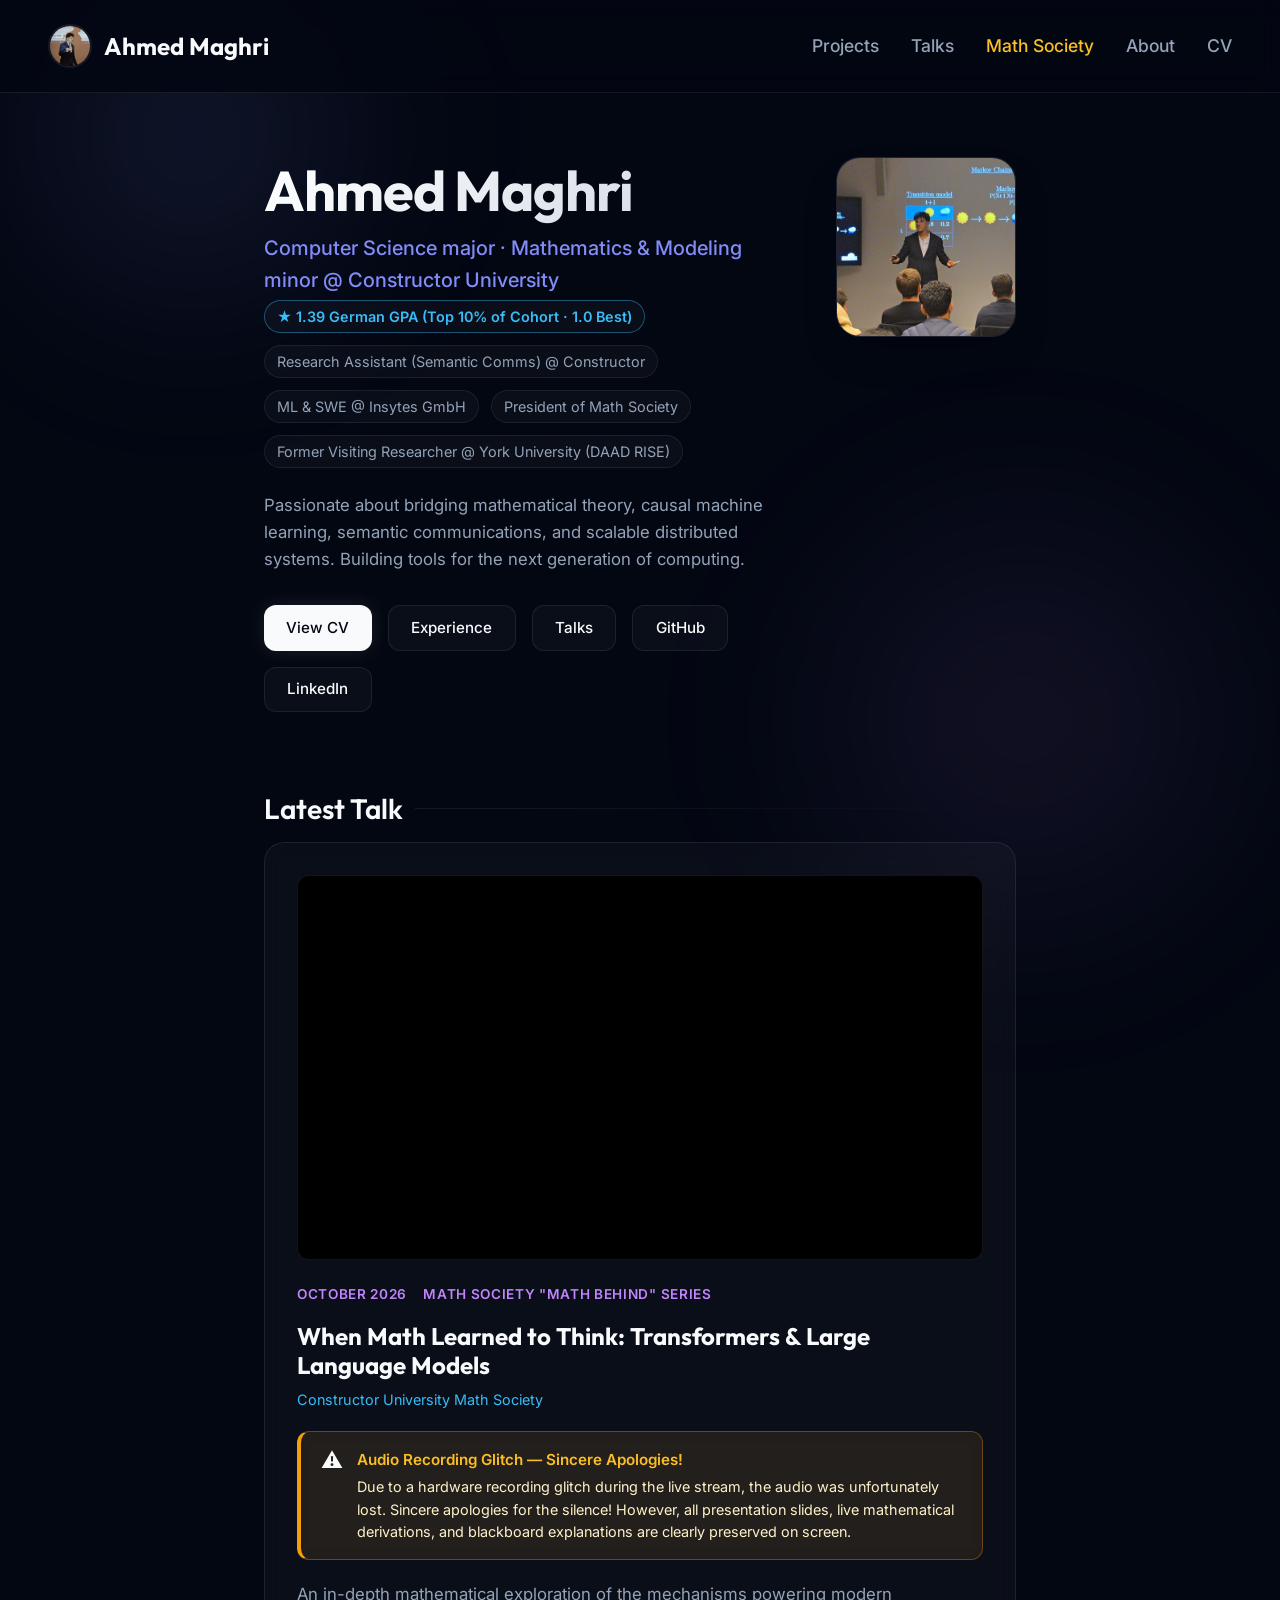
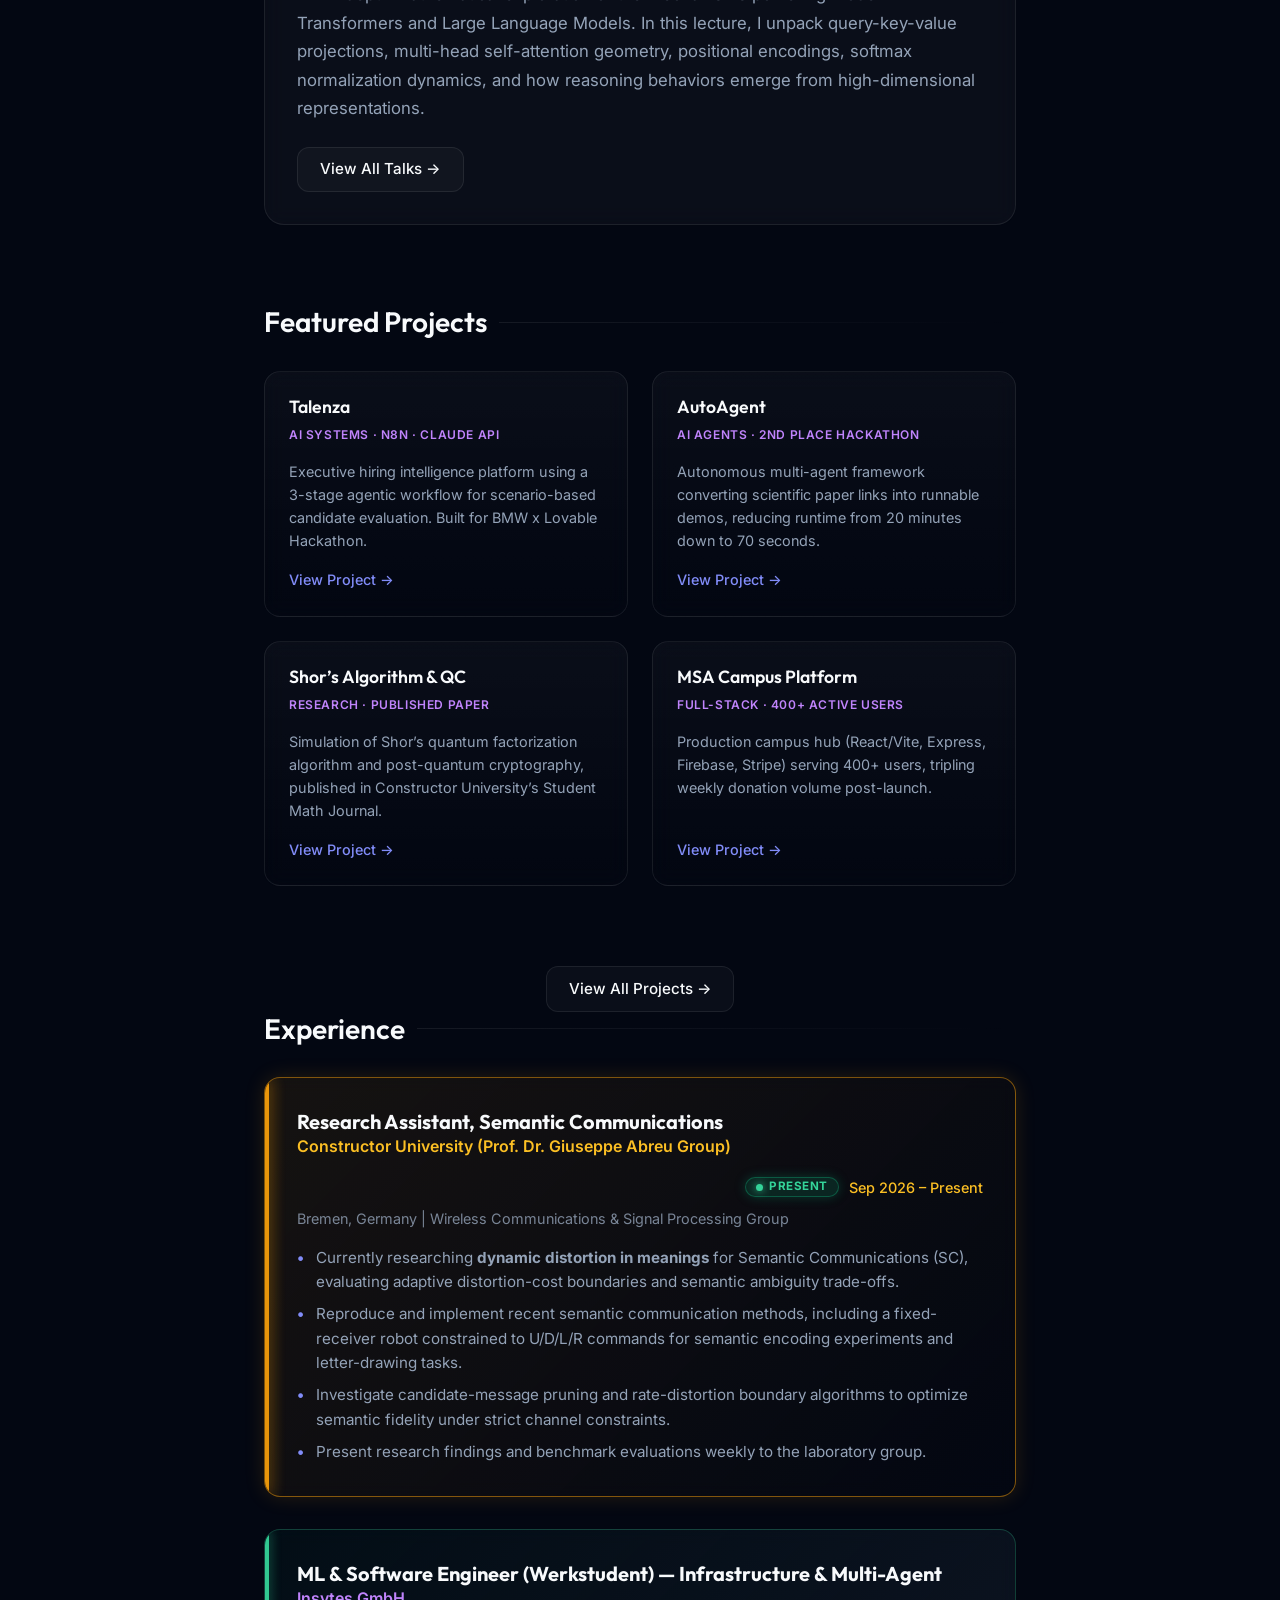
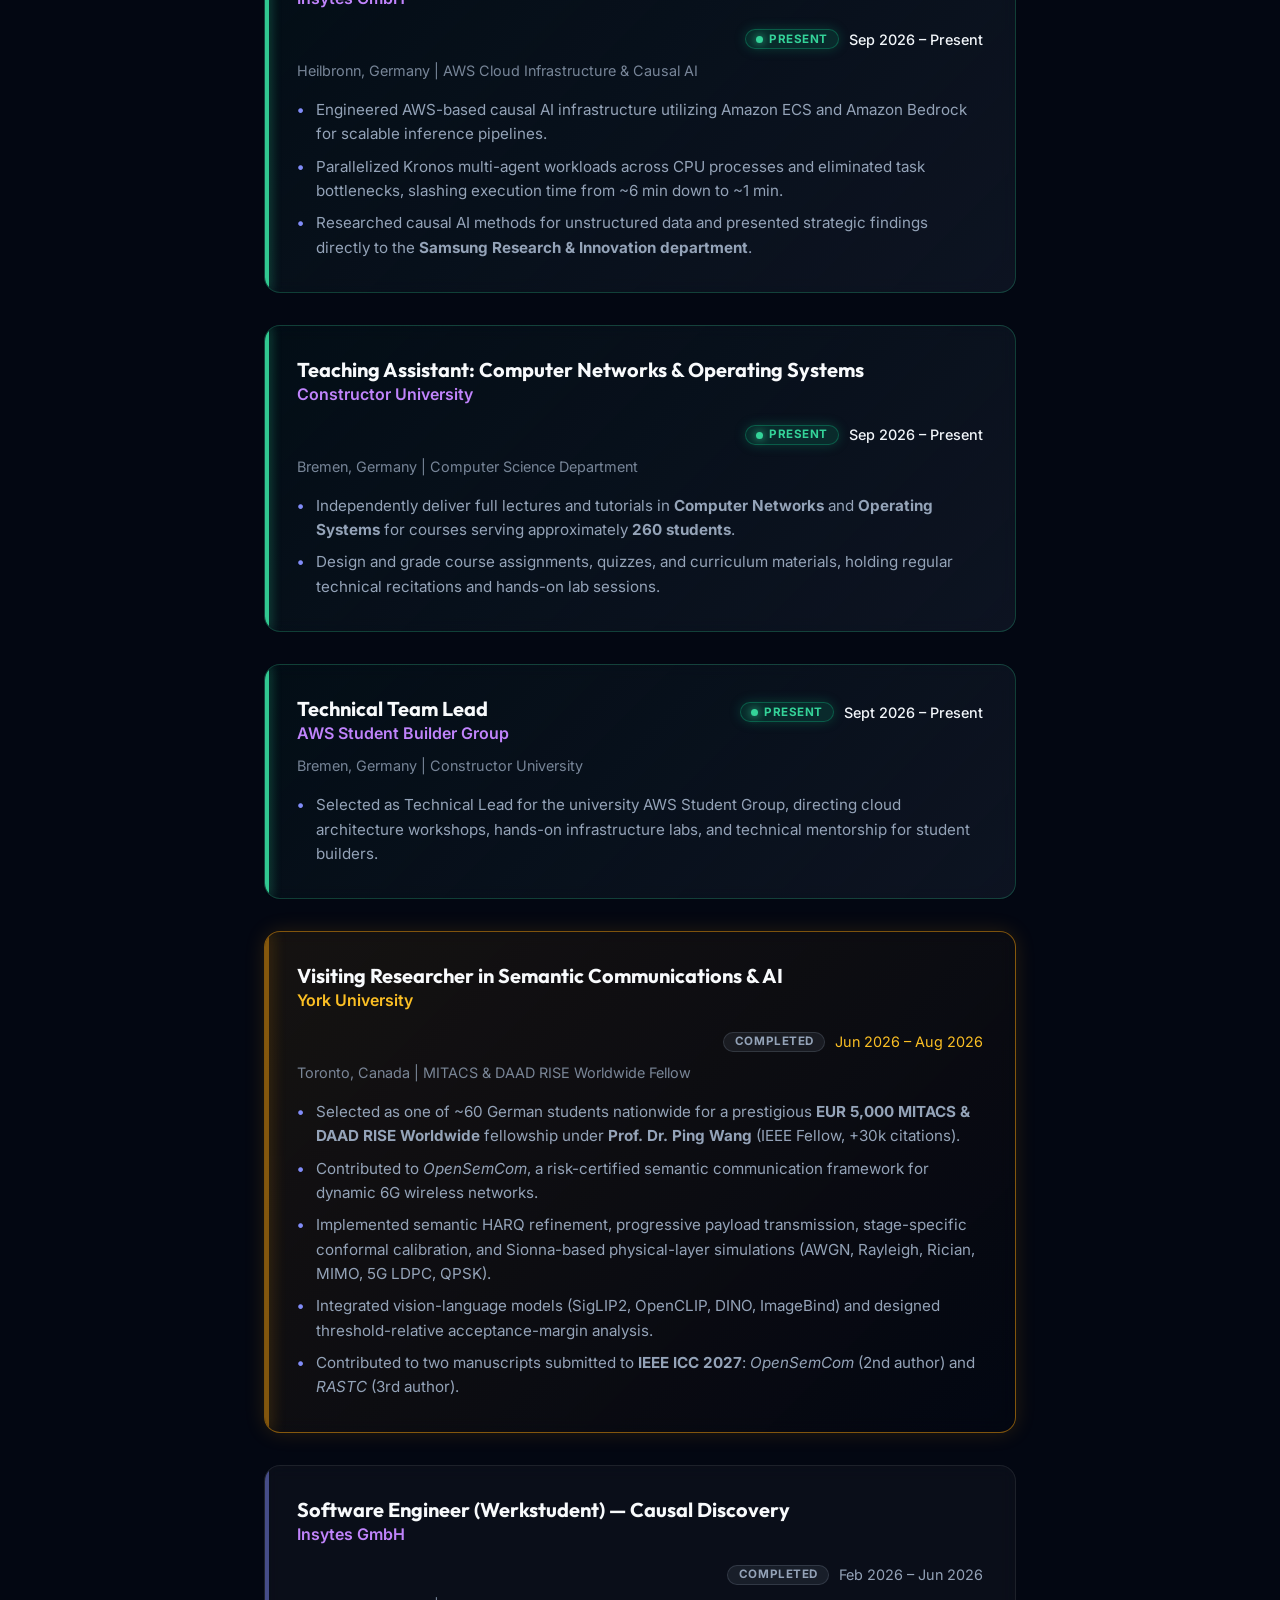
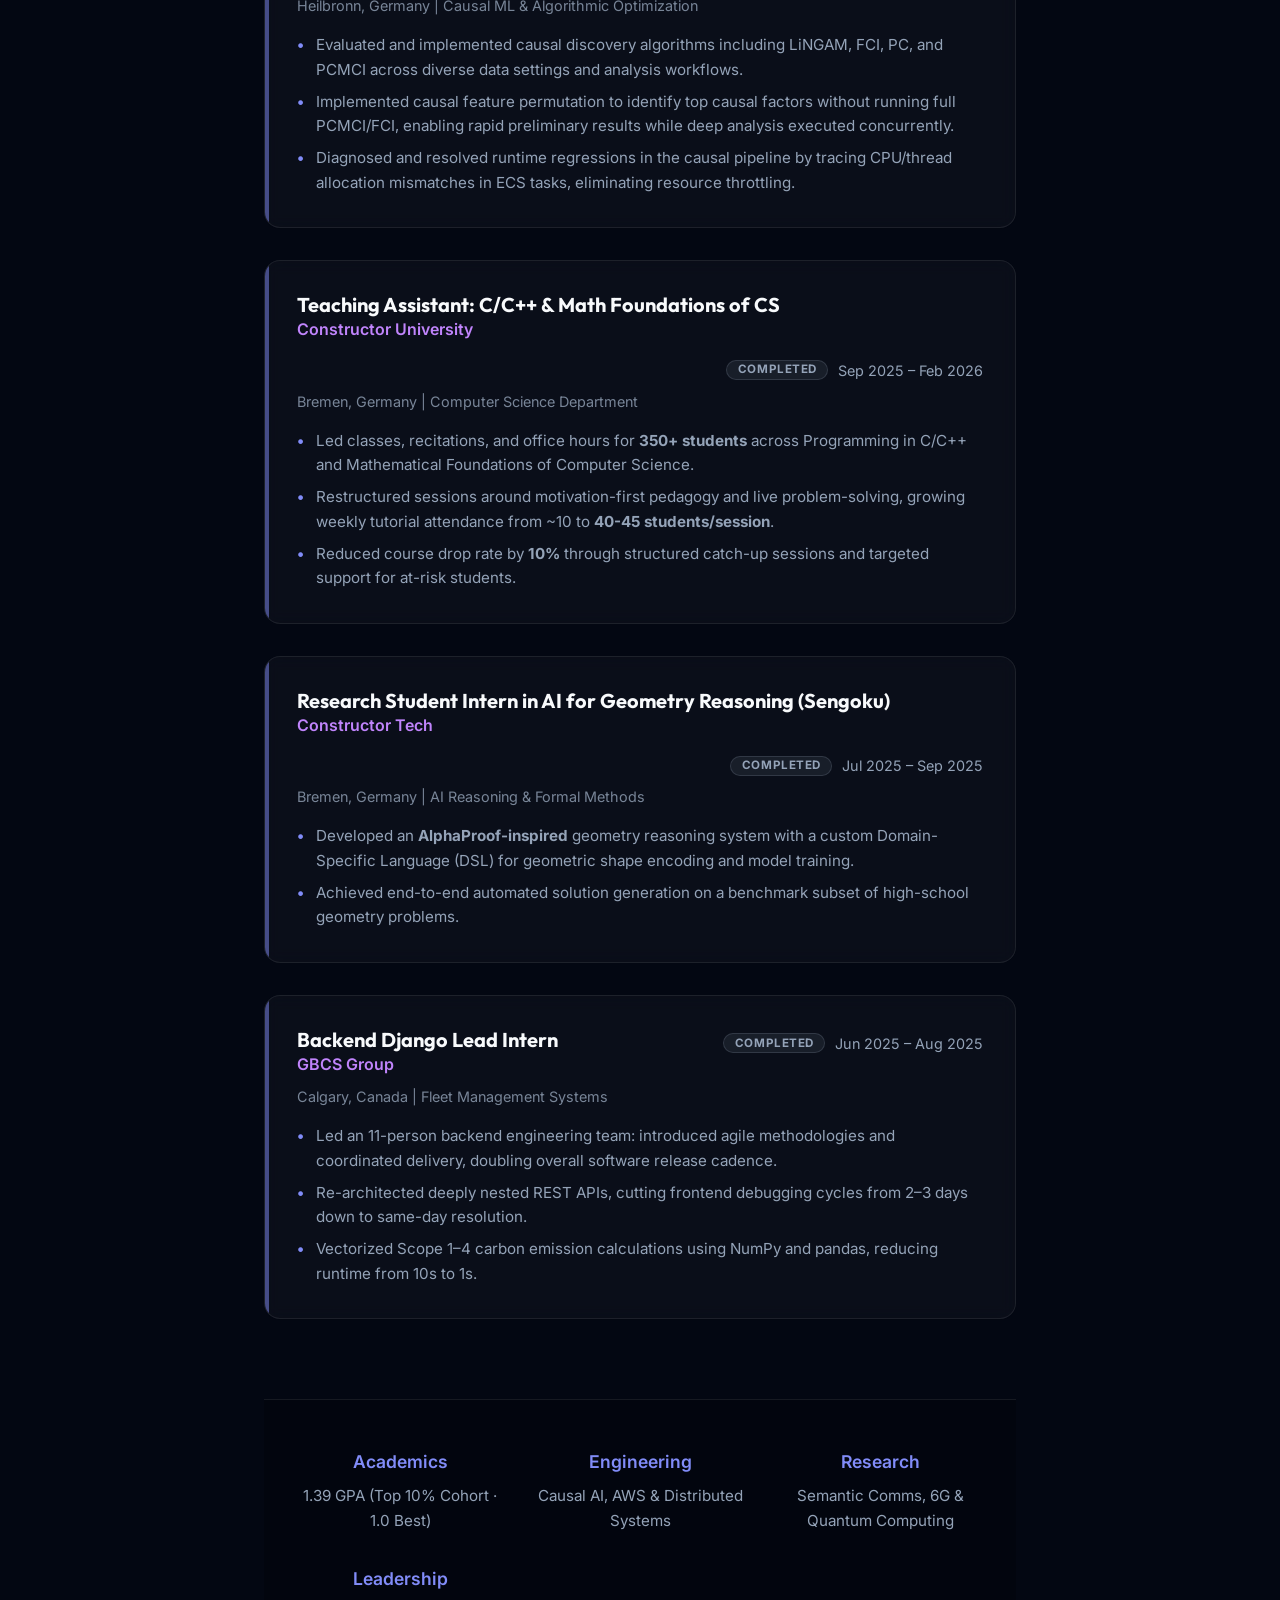
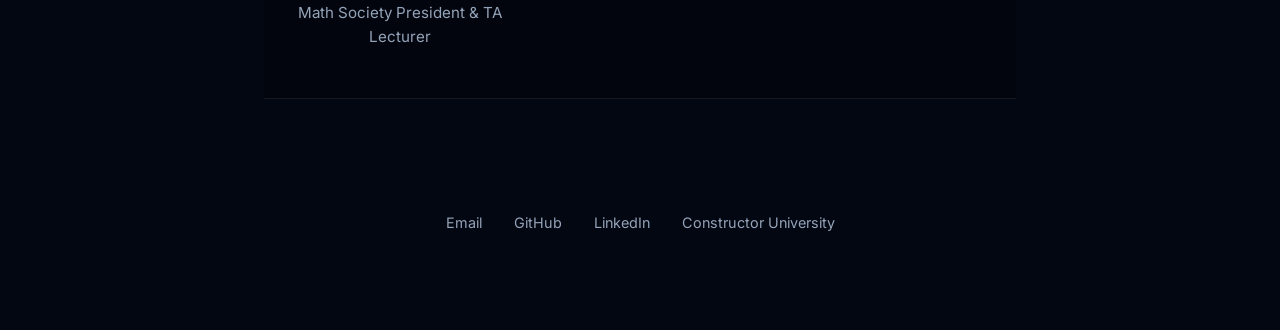
==== commit c0bf3ed3: "Add 1.39 GPA top 10% cohort distinction and dynamic distortion in meanings for SC (Abreu group)" ====
--- a/index.html
+++ b/index.html
@@ -52,6 +52,7 @@
         <p class="identity">Computer Science major · Mathematics & Modeling minor @ Constructor University</p>
 
         <div class="roles">
+          <span class="role-tag" style="border-color: rgba(56, 189, 248, 0.4); color: var(--accent-tertiary); font-weight: 600;">★ 1.39 German GPA (Top 10% of Cohort · 1.0 Best)</span>
           <span class="role-tag">Research Assistant (Semantic Comms) @ Constructor</span>
           <span class="role-tag">ML & SWE @ Insytes GmbH</span>
           <span class="role-tag">President of Math Society</span>
@@ -191,8 +192,9 @@
           </div>
           <div class="exp-meta">Bremen, Germany | Wireless Communications & Signal Processing Group</div>
           <ul class="exp-details">
+            <li>Currently researching <strong>dynamic distortion in meanings</strong> for Semantic Communications (SC), evaluating adaptive distortion-cost boundaries and semantic ambiguity trade-offs.</li>
             <li>Reproduce and implement recent semantic communication methods, including a fixed-receiver robot constrained to U/D/L/R commands for semantic encoding experiments and letter-drawing tasks.</li>
-            <li>Investigate candidate-message pruning and distortion-cost boundary algorithms to optimize transmission fidelity under strict information constraints.</li>
+            <li>Investigate candidate-message pruning and rate-distortion boundary algorithms to optimize semantic fidelity under strict channel constraints.</li>
             <li>Present research findings and benchmark evaluations weekly to the laboratory group.</li>
           </ul>
         </article>
@@ -360,6 +362,9 @@
 
     <!-- 5. Quick Credibility -->
     <section class="credibility">
+      <div class="cred-item">
+        <strong>Academics</strong> 1.39 GPA (Top 10% Cohort · 1.0 Best)
+      </div>
       <div class="cred-item">
         <strong>Engineering</strong> Causal AI, AWS & Distributed Systems
       </div>
--- a/assets/style.css
+++ b/assets/style.css
@@ -340,7 +340,7 @@
 /* Quick Credibility */
 .credibility {
   display: grid;
-  grid-template-columns: repeat(3, 1fr);
+  grid-template-columns: repeat(auto-fit, minmax(180px, 1fr));
   gap: 2rem;
   padding: 3rem 2rem;
   border-top: 1px solid var(--glass-border);
